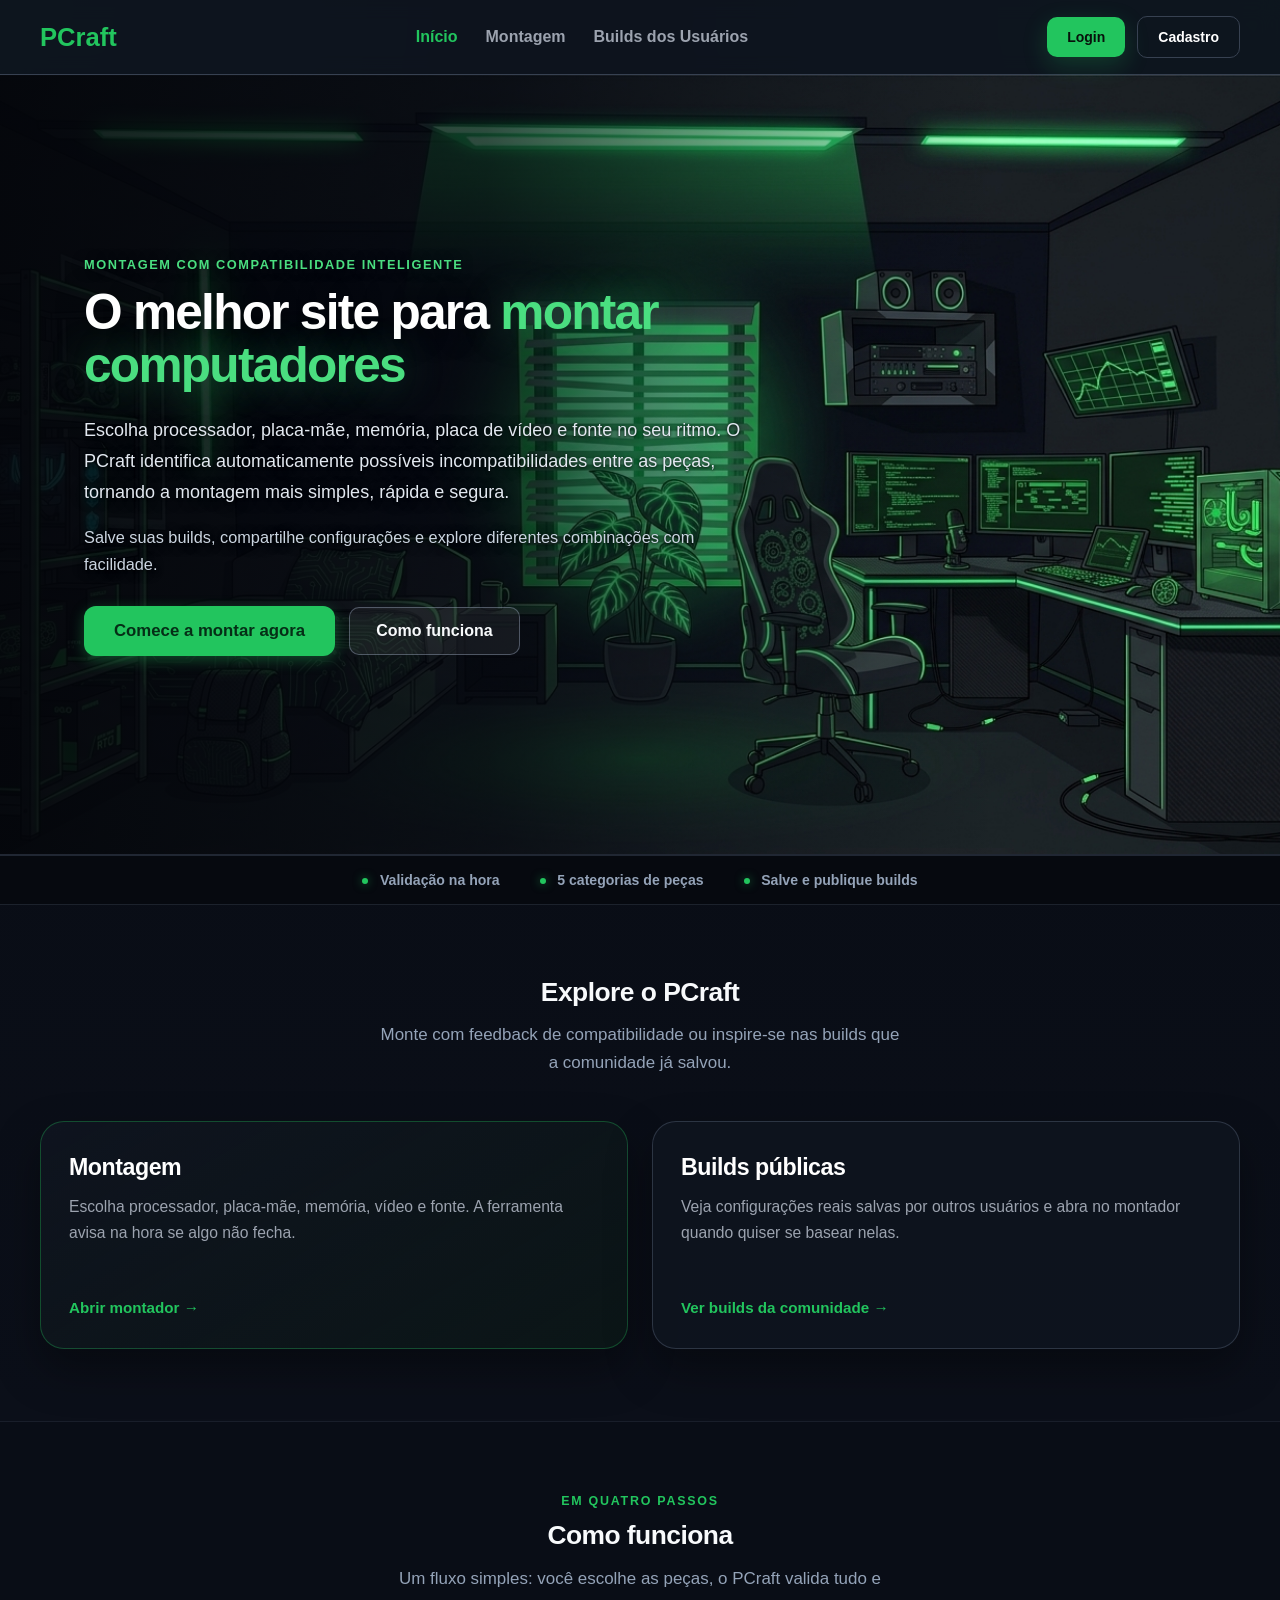
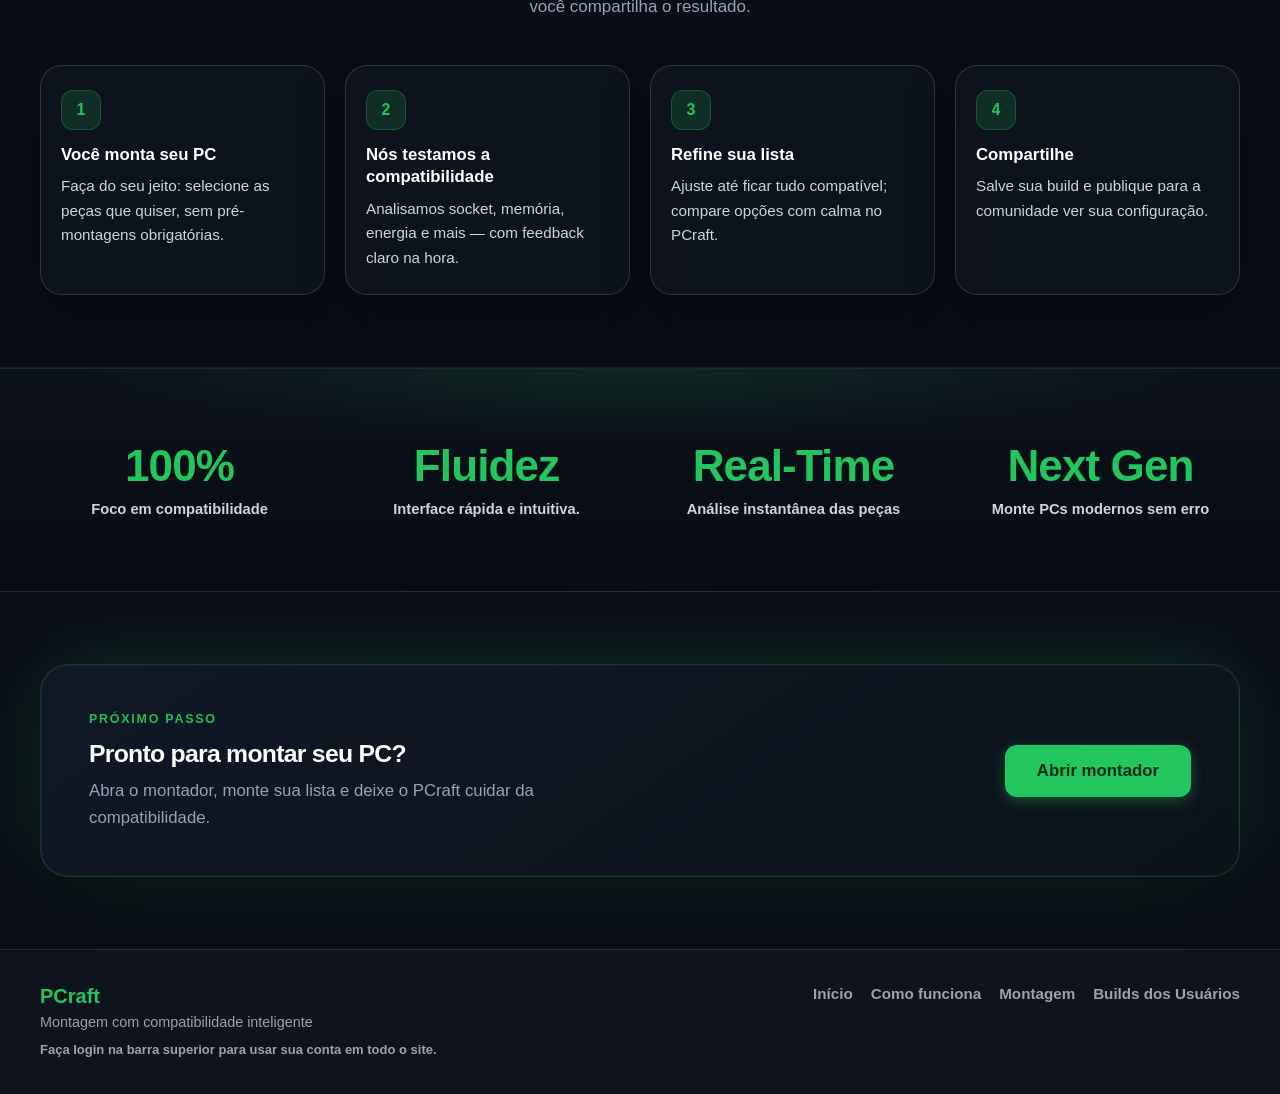
==== PCraft.Core/PCraft.Core/wwwroot/Home page/index.html @ 478a02a6 "Padroniza a nav bar para todas as paginas" ====
﻿<!DOCTYPE html>
<html lang="pt-BR">

<head>
    <meta charset="UTF-8">
    <meta name="viewport" content="width=device-width, initial-scale=1.0">
    <title>PCraft - Monte seu PC ideal</title>
    <link rel="stylesheet" href="style.css">
</head>

<body data-pcraft-page="home">

    <!-- NAVBAR (inalterada) -->
    <nav class="navbar">
        <div class="container nav-content">
            <a href="index.html" class="logo">PCraft</a>

            <ul class="nav-links">
                <li><a href="../Home page/index.html" class="active">Início</a></li>
                <li><a href="../Montagem/index.html">Montagem</a></li>
                <li><a href="../Builds/BuildsUsuarios.html">Builds dos Usuários</a></li>
                <li data-pcraft-user-only hidden><a href="../Builds/MinhasBuilds.html">Minhas Builds</a></li>
                <li data-pcraft-admin-only hidden><a href="../Adm/Adm.html">Painel Admin</a></li>
            </ul>

            <div class="nav-actions"></div>
        </div>
    </nav>

    <main class="home-main lp-page">
        <!-- Hero -->
        <section class="mp-hero" id="inicio">
            <div class="container mp-hero-grid">
                <div class="mp-hero-copy">
                    <p class="lp-eyebrow">Montagem com compatibilidade inteligente</p>
                    <h1 class="mp-hero-title">O melhor site para <span class="mp-hero-accent">montar computadores</span>
                    </h1>
                    <p class="mp-hero-lead">
                        Escolha processador, placa-mãe, memória, placa de vídeo e fonte no seu ritmo.
                        O PCraft identifica automaticamente possíveis incompatibilidades entre as peças,
                        tornando a montagem mais simples, rápida e segura.
                    </p>
                    <p class="mp-hero-sub">
                        Salve suas builds, compartilhe configurações e explore diferentes combinações com facilidade.
                    </p>
                    <div class="mp-hero-cta lp-hero-ctas">
                        <a href="../Montagem/index.html" class="mp-btn mp-btn--primary mp-btn--hero">Comece a montar
                            agora</a>
                        <a href="#vantagens" class="mp-btn mp-btn--ghost">Como funciona</a>
                    </div>
                </div>
            </div>
        </section>

        <div class="lp-trust-strip" aria-hidden="true">
            <div class="container lp-trust-inner">
                <span class="lp-trust-item">Validação na hora</span>
                <span class="lp-trust-item">5 categorias de peças</span>
                <span class="lp-trust-item">Salve e publique builds</span>
            </div>
        </div>

        <!-- Produto: montador + comunidade -->
        <section class="mp-section mp-actions lp-band lp-band--soft" id="explore">
            <div class="container">
                <header class="lp-section-head">

                    <h2 class="mp-section-title lp-section-title">Explore o PCraft</h2>
                    <p class="mp-section-desc lp-section-lead">Monte com feedback de compatibilidade ou inspire-se nas
                        builds que a comunidade já salvou.</p>
                </header>
                <div class="mp-action-grid">
                    <a href="../Montagem/index.html" class="mp-action-card mp-action-card--primary">
                        <h3>Montagem</h3>
                        <p>Escolha processador, placa-mãe, memória, vídeo e fonte. A ferramenta avisa na hora se algo
                            não fecha.</p>
                        <span class="mp-action-cta">Abrir montador →</span>
                    </a>
                    <a href="../Builds/BuildsUsuarios.html" class="mp-action-card">
                        <h3>Builds públicas</h3>
                        <p>Veja configurações reais salvas por outros usuários e abra no montador quando quiser se
                            basear nelas.</p>
                        <span class="mp-action-cta">Ver builds da comunidade →</span>
                    </a>
                </div>
            </div>
        </section>

        <!-- Jornada -->
        <section class="mp-section mp-steps lp-band" id="vantagens">
            <div class="container">
                <header class="lp-section-head">
                    <p class="lp-kicker">Em quatro passos</p>
                    <h2 class="mp-section-title lp-section-title">Como funciona</h2>
                    <p class="mp-section-desc lp-section-lead">Um fluxo simples: você escolhe as peças, o PCraft valida
                        tudo e você compartilha o resultado.</p>
                </header>
                <div class="mp-steps-grid">
                    <div class="mp-step">
                        <span class="mp-step-num">1</span>
                        <h3>Você monta seu PC</h3>
                        <p>Faça do seu jeito: selecione as peças que quiser, sem pré-montagens obrigatórias.</p>
                    </div>
                    <div class="mp-step">
                        <span class="mp-step-num">2</span>
                        <h3>Nós testamos a compatibilidade</h3>
                        <p>Analisamos socket, memória, energia e mais — com feedback claro na hora.</p>
                    </div>
                    <div class="mp-step">
                        <span class="mp-step-num">3</span>
                        <h3>Refine sua lista</h3>
                        <p>Ajuste até ficar tudo compatível; compare opções com calma no PCraft.</p>
                    </div>
                    <div class="mp-step">
                        <span class="mp-step-num">4</span>
                        <h3>Compartilhe</h3>
                        <p>Salve sua build e publique para a comunidade ver sua configuração.</p>
                    </div>
                </div>
            </div>
        </section>

        <!-- Números -->
        <section class="mp-stats lp-stats">
            <div class="container mp-stats-grid">
                <div class="mp-stat">
                    <span class="mp-stat-value">100%</span>
                    <span class="mp-stat-label">Foco em compatibilidade</span>
                </div>
                <div class="mp-stat">
                    <span class="mp-stat-value">Fluidez</span>
                    <span class="mp-stat-label">Interface rápida e intuitiva.</span>
                </div>
                <div class="mp-stat">
                    <span class="mp-stat-value">Real-Time</span>
                    <span class="mp-stat-label">Análise instantânea das peças</span>
                </div>

                <div class="mp-stat">
                    <span class="mp-stat-value">Next Gen</span>
                    <span class="mp-stat-label">Monte PCs modernos sem erro</span>
                </div>
            </div>
        </section>

        <!-- CTA final -->
        <section class="mp-section mp-bottom-cta lp-bottom">
            <div class="container">
                <div class="mp-bottom-cta-inner lp-final-cta">
                    <div class="lp-final-copy">
                        <p class="lp-kicker lp-kicker--on-dark">Próximo passo</p>
                        <h2 class="lp-final-title">Pronto para montar seu PC?</h2>
                        <p class="lp-final-desc">Abra o montador, monte sua lista e deixe o PCraft cuidar da
                            compatibilidade.</p>
                    </div>
                    <a href="../Montagem/index.html" class="mp-btn mp-btn--primary mp-btn--lg mp-btn--hero">Abrir
                        montador</a>
                </div>
            </div>
        </section>
    </main>

    <footer class="footer">
        <div class="container footer-content">
            <div>
                <h3>PCraft</h3>
                <p class="footer-tagline">Montagem com compatibilidade inteligente</p>
                <p class="footer-auth-status" aria-live="polite"></p>
            </div>

            <div class="footer-links">
                <a href="#inicio">Início</a>
                <a href="#vantagens">Como funciona</a>
                <a href="../Montagem/index.html">Montagem</a>
                <a href="../Builds/BuildsUsuarios.html">Builds dos Usuários</a>
                <a href="../Builds/MinhasBuilds.html" data-pcraft-user-only hidden>Minhas Builds</a>
            </div>
        </div>
    </footer>

    <script src="app.js"></script>
    <script src="../Autenticacao/auth.js"></script>
</body>

</html>
---- PCraft.Core/PCraft.Core/wwwroot/Home page/style.css ----
* {
    margin: 0;
    padding: 0;
    box-sizing: border-box;
    font-family: Arial, Helvetica, sans-serif;
}

:root {
    --bg-primary: #0B0F19;
    --bg-secondary: #0F141F;
    --bg-card: #111827;
    --bg-soft: #1F2937;
    --text-primary: #ffffff;
    --text-secondary: #9CA3AF;
    --accent: #22C55E;
    --accent-hover: #16A34A;
    --border: #374151;
    --shadow: 0 20px 45px rgba(0, 0, 0, 0.35);
}

html {
    scroll-behavior: smooth;
}

body {
    background:
        radial-gradient(circle at top right, rgba(34, 197, 94, 0.10), transparent 25%),
        radial-gradient(circle at top left, rgba(34, 197, 94, 0.08), transparent 20%),
        var(--bg-primary);
    color: var(--text-primary);
    min-height: 100vh;
}

.container {
    max-width: 1240px;
    margin: 0 auto;
    padding: 0 20px;
}

/* NAVBAR */
.navbar {
    position: sticky;
    top: 0;
    z-index: 1000;
    background: rgba(15, 20, 31, 0.85);
    backdrop-filter: blur(10px);
    border-bottom: 1px solid rgba(55, 65, 81, 0.7);
    padding: 16px 0;
}

.nav-content {
    display: flex;
    justify-content: space-between;
    align-items: center;
    gap: 20px;
}

.logo {
    text-decoration: none;
    font-size: 1.6rem;
    font-weight: 800;
    color: var(--accent);
}

.nav-links {
    list-style: none;
    display: flex;
    gap: 28px;
}

.nav-links a {
    color: var(--text-secondary);
    text-decoration: none;
    font-weight: 600;
    transition: 0.25s;
}

.nav-links a:hover:not(.active) {
    color: var(--text-primary);
}

.nav-links a.active {
    color: var(--accent);
}

.nav-actions {
    display: flex;
    gap: 12px;
}

.navbar .container,
.navbar .nav-content {
    max-width: 1240px;
    margin: 0 auto;
    padding: 0 20px;
}

.navbar .nav-links {
    flex: 1;
    justify-content: center;
    margin: 0;
    padding: 0;
}

.navbar .nav-links a {
    color: var(--text-secondary);
    text-decoration: none;
    font-weight: 600;
    transition: color 0.25s ease;
}

.navbar .nav-links a:hover:not(.active) {
    color: var(--text-primary);
}

.navbar .nav-links a.active {
    color: var(--accent);
}

.navbar .logo {
    text-decoration: none;
    font-size: 1.6rem;
    font-weight: 800;
    color: var(--accent);
}

.navbar .btn-login {
    padding: 12px 20px;
    background: var(--accent);
    color: #07120b;
    text-decoration: none;
    border-radius: 10px;
    font-weight: 700;
    font-size: 14px;
    transition: 0.25s ease;
    box-shadow: 0 8px 25px rgba(34, 197, 94, 0.22);
}

.navbar .btn-login:hover {
    background: var(--accent-hover);
    transform: translateY(-2px);
}

.navbar .btn-cadastro {
    padding: 12px 20px;
    background: transparent;
    color: var(--text-primary);
    text-decoration: none;
    border: 1px solid var(--border);
    border-radius: 10px;
    font-weight: 700;
    font-size: 14px;
    transition: 0.25s ease;
}

.navbar .btn-cadastro:hover {
    border-color: var(--accent);
    color: var(--accent);
}

/* Navbar — bloco sessão [ nome ] [ Sair ] (igual em todas as páginas) */
.navbar .nav-actions {
    display: flex;
    align-items: center;
    justify-content: flex-end;
    gap: 12px;
    flex-wrap: wrap;
    min-height: 42px;
}

.nav-auth {
    display: inline-flex;
    align-items: center;
    justify-content: flex-end;
    gap: 10px;
    flex-wrap: nowrap;
    max-width: min(380px, 100%);
}

.auth-user-name {
    flex: 0 1 auto;
    min-width: 0;
    display: inline-flex;
    align-items: center;
    justify-content: center;
    box-sizing: border-box;
    height: 42px;
    padding: 0 16px;
    font-size: 14px;
    font-weight: 700;
    line-height: 1.2;
    color: var(--text-primary);
    background: rgba(31, 41, 55, 0.75);
    border: 1px solid rgba(55, 65, 81, 0.9);
    border-radius: 10px;
    overflow: hidden;
    text-overflow: ellipsis;
    white-space: nowrap;
    max-width: min(240px, 56vw);
}

.navbar button.btn-logout {
    flex-shrink: 0;
    box-sizing: border-box;
    height: 42px;
    min-height: 42px;
    padding: 0 18px;
    margin: 0;
    display: inline-flex;
    align-items: center;
    justify-content: center;
    background: transparent;
    color: var(--text-secondary);
    border: 1px solid var(--border);
    border-style: solid;
    border-radius: 10px;
    font-weight: 700;
    font-size: 14px;
    font-family: inherit;
    line-height: 1.2;
    cursor: pointer;
    align-self: center;
    box-shadow: none;
    -webkit-appearance: none;
    appearance: none;
    transition: border-color 0.25s ease, color 0.25s ease;
}

.navbar button.btn-logout:hover {
    border-color: #ef4444;
    color: #f87171;
    background: transparent;
    transform: none;
    box-shadow: none;
}

.btn-login,
.btn-cadastro,
.btn-primary,
.btn-secondary,
.mini-btn {
    text-decoration: none;
    display: inline-flex;
    align-items: center;
    justify-content: center;
    transition: 0.25s ease;
    font-weight: 700;
    border-radius: 10px;
}

.btn-login,
.btn-primary {
    background: var(--accent);
    color: #07120b;
    padding: 12px 20px;
    box-shadow: 0 8px 25px rgba(34, 197, 94, 0.22);
}

.btn-login:hover,
.btn-primary:hover {
    background: var(--accent-hover);
    transform: translateY(-2px);
}

.btn-cadastro,
.btn-secondary,
.mini-btn {
    background: transparent;
    color: var(--text-primary);
    border: 1px solid var(--border);
    padding: 12px 20px;
}

.btn-cadastro:hover,
.btn-secondary:hover,
.mini-btn:hover {
    border-color: var(--accent);
    color: var(--accent);
}

/* ========== HOME — tema escuro alinhado a Montagem / Builds ========== */
.home-main {
    background: transparent;
}

/* —— Landing page (home) —— */
.lp-page {
    font-family: system-ui, -apple-system, "Segoe UI", Roboto, Arial, sans-serif;
}

.lp-eyebrow {
    font-size: 0.8rem;
    font-weight: 700;
    letter-spacing: 0.12em;
    text-transform: uppercase;
    color: #4ade80;
    margin-bottom: 14px;
    text-shadow: 0 1px 12px rgba(0, 0, 0, 0.5);
}

.lp-hero-ctas {
    display: flex;
    flex-wrap: wrap;
    align-items: center;
    gap: 14px;
}

.mp-btn--hero {
    padding: 16px 32px;
    font-size: 1.08rem;
    border-radius: 14px;
}

.mp-btn--ghost {
    background: rgba(255, 255, 255, 0.06);
    color: #f8fafc;
    border: 1px solid rgba(148, 163, 184, 0.45);
    padding: 14px 26px;
    font-size: 1.02rem;
    border-radius: 14px;
    box-shadow: none;
}

.mp-btn--ghost:hover {
    background: rgba(255, 255, 255, 0.1);
    border-color: var(--accent);
    color: #fff;
    transform: translateY(-2px);
    box-shadow: 0 8px 24px rgba(0, 0, 0, 0.25);
}

.lp-trust-strip {
    border-top: 1px solid rgba(55, 65, 81, 0.55);
    border-bottom: 1px solid rgba(55, 65, 81, 0.45);
    background: rgba(6, 9, 15, 0.92);
    padding: 16px 0;
}

.lp-trust-inner {
    display: flex;
    flex-wrap: wrap;
    justify-content: center;
    gap: 28px 40px;
}

.lp-trust-item {
    font-size: 0.88rem;
    font-weight: 600;
    color: #94a3b8;
    position: relative;
    padding-left: 1.1rem;
}

.lp-trust-item::before {
    content: "";
    position: absolute;
    left: 0;
    top: 0.45em;
    width: 6px;
    height: 6px;
    border-radius: 50%;
    background: var(--accent);
    box-shadow: 0 0 10px rgba(34, 197, 94, 0.6);
}

.lp-page .mp-section {
    padding: 72px 0;
}

.lp-band--soft {
    background: linear-gradient(180deg, rgba(8, 12, 20, 0.55) 0%, transparent 100%);
}

.lp-band:not(.lp-band--soft) {
    background: rgba(8, 11, 18, 0.35);
    border-top: 1px solid rgba(55, 65, 81, 0.35);
    border-bottom: 1px solid rgba(55, 65, 81, 0.35);
}

.lp-section-head {
    text-align: center;
    max-width: 640px;
    margin: 0 auto 44px;
}

.lp-kicker {
    font-size: 0.78rem;
    font-weight: 800;
    letter-spacing: 0.14em;
    text-transform: uppercase;
    color: var(--accent);
    margin-bottom: 12px;
}

.lp-kicker--on-dark {
    opacity: 0.95;
}

.lp-section-title {
    font-size: clamp(1.85rem, 3.5vw, 2.45rem);
    font-weight: 800;
    color: #f8fafc !important;
    margin-bottom: 14px !important;
    letter-spacing: -0.03em;
    line-height: 1.15;
}

.lp-section-head .mp-section-desc,
.lp-section-lead {
    margin-left: auto;
    margin-right: auto;
    margin-bottom: 0 !important;
    max-width: 520px;
    font-size: 1.06rem;
    color: #94a3b8;
    line-height: 1.65;
}

.lp-bottom {
    padding-bottom: 88px;
}

.lp-final-copy {
    flex: 1;
    min-width: min(100%, 420px);
}

.lp-final-title {
    font-size: clamp(1.65rem, 3.2vw, 2.2rem);
    font-weight: 800;
    color: var(--text-primary);
    margin-bottom: 10px;
    letter-spacing: -0.03em;
    line-height: 1.15;
}

.lp-page .mp-action-card {
    padding: 32px 28px;
    min-height: 228px;
    border-radius: 24px;
}

.lp-page .mp-action-card h3 {
    font-size: 1.45rem;
}

.mp-hero {
    position: relative;
    padding: 80px 0 96px;
    min-height: min(90vh, 780px);
    display: flex;
    align-items: center;
    border-bottom: 1px solid rgba(55, 65, 81, 0.55);
    background-color: #070a10;
    background-image:
        linear-gradient(
            90deg,
            rgba(3, 5, 10, 0.92) 0%,
            rgba(4, 7, 14, 0.72) 38%,
            rgba(6, 10, 18, 0.35) 58%,
            transparent 78%
        ),
        url("img/Gemini_Generated_Image_64r10z64r10z64r1.png");
    background-size: cover;
    background-position: center;
    background-repeat: no-repeat;
}

.mp-hero-grid {
    display: grid;
    grid-template-columns: 1fr;
    align-items: center;
    max-width: min(720px, 100%);
}

/* Conteúdo do hero um pouco à esquerda (evita sensação de “no meio” da imagem) */
.mp-hero > .container.mp-hero-grid {
    margin-left: clamp(16px, 5vw, 80px);
    margin-right: auto;
}

.mp-hero-copy {
    min-width: 0;
}

.mp-hero-title {
    font-size: clamp(2rem, 4.5vw, 3.1rem);
    font-weight: 800;
    line-height: 1.08;
    color: #ffffff;
    max-width: none;
    margin-bottom: 22px;
    letter-spacing: -0.035em;
    text-shadow: 0 2px 28px rgba(0, 0, 0, 0.55);
}

.mp-hero-accent {
    color: #4ade80;
    text-shadow: 0 0 40px rgba(74, 222, 128, 0.35);
}

.mp-hero-lead {
    font-size: 1.125rem;
    line-height: 1.72;
    color: #e2e8f0;
    max-width: none;
    margin-bottom: 16px;
    text-shadow: 0 1px 3px rgba(0, 0, 0, 0.85), 0 2px 16px rgba(0, 0, 0, 0.45);
}

.mp-hero-lead strong {
    color: #ffffff;
    font-weight: 700;
}

.mp-hero-sub {
    font-size: 1.02rem;
    line-height: 1.68;
    color: #cbd5e1;
    max-width: none;
    margin-bottom: 28px;
    opacity: 1;
    text-shadow: 0 1px 3px rgba(0, 0, 0, 0.85), 0 2px 14px rgba(0, 0, 0, 0.4);
}

.mp-hero-cta {
    margin-top: 8px;
}

.mp-btn {
    display: inline-flex;
    align-items: center;
    justify-content: center;
    font-weight: 700;
    font-size: 1rem;
    text-decoration: none;
    border-radius: 10px;
    transition: background 0.2s ease, transform 0.2s ease, box-shadow 0.2s ease;
}

.mp-btn--primary {
    background: var(--accent);
    color: #052e16;
    padding: 15px 30px;
    font-size: 1.05rem;
    border-radius: 12px;
    box-shadow: 0 4px 14px rgba(34, 197, 94, 0.35);
}

.mp-btn--primary:hover {
    background: var(--accent-hover);
    transform: translateY(-2px);
    box-shadow: 0 8px 24px rgba(34, 197, 94, 0.4);
}

.mp-btn--lg {
    padding: 16px 32px;
    font-size: 1.05rem;
}

.mp-section {
    padding: 48px 0;
}

.mp-section-title {
    font-size: 1.65rem;
    font-weight: 800;
    color: var(--accent);
    margin-bottom: 10px;
    letter-spacing: -0.02em;
}

.mp-section-desc {
    color: var(--text-secondary);
    font-size: 1rem;
    line-height: 1.65;
    max-width: 720px;
    margin-bottom: 28px;
}

/* Atalhos: montagem + builds públicas */
.mp-action-grid {
    display: grid;
    grid-template-columns: repeat(2, 1fr);
    gap: 24px;
    margin-top: 4px;
}

.mp-action-card {
    display: flex;
    flex-direction: column;
    align-items: flex-start;
    text-align: left;
    text-decoration: none;
    color: inherit;
    background: rgba(15, 20, 31, 0.92);
    border: 1px solid rgba(55, 65, 81, 0.75);
    border-radius: 22px;
    padding: 28px 26px;
    box-shadow: var(--shadow);
    transition: border-color 0.25s ease, transform 0.25s ease, box-shadow 0.25s ease;
    min-height: 200px;
}

.mp-action-card:hover {
    border-color: rgba(34, 197, 94, 0.35);
    transform: translateY(-4px);
    box-shadow: 0 20px 50px rgba(0, 0, 0, 0.35);
}

.mp-action-card--primary {
    border-color: rgba(34, 197, 94, 0.32);
    background: linear-gradient(150deg, rgba(15, 20, 31, 0.96) 0%, rgba(12, 28, 22, 0.55) 100%);
}

.mp-action-card h3 {
    font-size: 1.35rem;
    font-weight: 800;
    color: var(--text-primary);
    margin-bottom: 12px;
    line-height: 1.2;
    letter-spacing: -0.02em;
}

.mp-action-card p {
    font-size: 0.98rem;
    color: var(--text-secondary);
    line-height: 1.65;
    margin: 0;
    flex: 1;
}

.mp-action-cta {
    margin-top: 22px;
    font-weight: 700;
    font-size: 0.95rem;
    color: var(--accent);
}

.mp-action-card:hover .mp-action-cta {
    text-decoration: underline;
}

/* Passos */
.mp-steps {
    background: transparent;
}

.mp-steps-grid {
    display: grid;
    grid-template-columns: repeat(4, 1fr);
    gap: 20px;
    margin-top: 8px;
}

.mp-step {
    background: rgba(15, 20, 31, 0.92);
    border: 1px solid rgba(55, 65, 81, 0.75);
    border-radius: 22px;
    padding: 24px 20px;
    box-shadow: var(--shadow);
    transition: border-color 0.25s ease, transform 0.25s ease;
}

.mp-step:hover {
    border-color: rgba(34, 197, 94, 0.3);
    transform: translateY(-4px);
}

.mp-step-num {
    display: inline-flex;
    align-items: center;
    justify-content: center;
    width: 40px;
    height: 40px;
    border-radius: 12px;
    background: rgba(34, 197, 94, 0.15);
    color: var(--accent);
    border: 1px solid rgba(34, 197, 94, 0.28);
    font-weight: 800;
    font-size: 1rem;
    margin-bottom: 14px;
}

.mp-step h3 {
    font-size: 1.05rem;
    font-weight: 700;
    color: var(--text-primary);
    margin-bottom: 8px;
    line-height: 1.35;
}

.mp-step p {
    font-size: 0.95rem;
    color: #cbd5e1;
    line-height: 1.6;
    margin: 0;
}

/* Stats */
.mp-stats {
    background: linear-gradient(180deg, rgba(17, 24, 39, 0.95) 0%, rgba(11, 15, 25, 0.98) 100%);
    border-top: 1px solid rgba(55, 65, 81, 0.6);
    border-bottom: 1px solid rgba(55, 65, 81, 0.6);
    padding: 48px 0;
}

.mp-stats.lp-stats {
    position: relative;
    padding: 72px 0;
    overflow: hidden;
    background:
        radial-gradient(ellipse 80% 60% at 50% 0%, rgba(34, 197, 94, 0.12), transparent 55%),
        linear-gradient(180deg, rgba(12, 18, 28, 0.98) 0%, rgba(8, 11, 18, 1) 100%);
    border-top: 1px solid rgba(55, 65, 81, 0.5);
    border-bottom: 1px solid rgba(55, 65, 81, 0.5);
}

.mp-stats.lp-stats .mp-stat-value {
    font-size: clamp(2rem, 4.5vw, 2.75rem);
}

.mp-stats-grid {
    display: grid;
    grid-template-columns: repeat(4, 1fr);
    gap: 28px;
    text-align: center;
}

.mp-stat-value {
    display: block;
    font-size: clamp(1.75rem, 4vw, 2.35rem);
    font-weight: 800;
    color: var(--accent);
    margin-bottom: 8px;
    letter-spacing: -0.02em;
}

.mp-stat-label {
    font-size: 0.92rem;
    color: #d1d5db;
    font-weight: 600;
    line-height: 1.4;
}

/* CTA inferior */
.mp-bottom-cta {
    padding: 44px 0 60px;
    background: transparent;
}

.mp-bottom-cta-inner {
    background: linear-gradient(135deg, rgba(17, 24, 39, 0.95), rgba(15, 20, 31, 0.98));
    border: 1px solid rgba(55, 65, 81, 0.85);
    border-radius: 24px;
    padding: 36px 40px;
    display: flex;
    align-items: center;
    justify-content: space-between;
    gap: 24px;
    flex-wrap: wrap;
    box-shadow: var(--shadow);
}

.mp-bottom-cta-inner h2 {
    font-size: 1.55rem;
    font-weight: 800;
    color: var(--text-primary);
    margin-bottom: 8px;
}

.mp-bottom-cta-inner p {
    color: #cbd5e1;
    font-size: 1rem;
    margin: 0;
    max-width: 520px;
    line-height: 1.65;
}

.mp-bottom-cta-inner.lp-final-cta {
    padding: 44px 48px;
    border-radius: 28px;
    background: linear-gradient(145deg, rgba(17, 24, 39, 0.98) 0%, rgba(12, 20, 26, 0.95) 100%);
    border: 1px solid rgba(34, 197, 94, 0.22);
    box-shadow:
        var(--shadow),
        0 0 0 1px rgba(255, 255, 255, 0.04) inset,
        0 0 80px -20px rgba(34, 197, 94, 0.35);
}

.mp-bottom-cta-inner .lp-kicker {
    margin-bottom: 10px;
    color: var(--accent);
    font-size: 0.78rem;
    font-weight: 800;
    letter-spacing: 0.14em;
    text-transform: uppercase;
}

.mp-bottom-cta-inner .lp-final-desc {
    color: #94a3b8;
    font-size: 1.05rem;
    max-width: 480px;
    line-height: 1.65;
}

/* Rodapé (igual restante do site) */
.footer {
    border-top: 1px solid rgba(55, 65, 81, 0.6);
    padding: 35px 0;
    background: rgba(15, 20, 31, 0.75);
}

.footer h3 {
    color: var(--accent);
    margin-bottom: 6px;
    font-size: 1.25rem;
}

.footer .footer-content {
    display: flex;
    justify-content: space-between;
    align-items: flex-start;
    gap: 24px;
    flex-wrap: wrap;
}

.footer p,
.footer a {
    text-decoration: none;
}

.footer-tagline {
    font-size: 0.9rem;
    color: var(--text-secondary);
    margin-bottom: 6px;
}

.footer-auth-status {
    font-size: 13px;
    font-weight: 600;
    color: var(--text-secondary);
    margin-top: 10px;
    line-height: 1.5;
}

.footer .footer-links {
    display: flex;
    gap: 18px;
    flex-wrap: wrap;
    align-items: center;
}

.footer .footer-links a {
    color: var(--text-secondary);
    font-weight: 600;
    font-size: 0.95rem;
}

.footer .footer-links a:hover {
    color: var(--accent);
}

/* RESPONSIVO — home + navbar */
@media (max-width: 1100px) {
    .mp-steps-grid {
        grid-template-columns: repeat(2, 1fr);
    }

    .mp-stats-grid {
        grid-template-columns: repeat(2, 1fr);
    }
}

@media (max-width: 900px) {
    .nav-links {
        display: none;
    }

    .nav-content {
        flex-wrap: wrap;
        justify-content: space-between;
    }

    .mp-bottom-cta-inner {
        flex-direction: column;
        text-align: center;
        align-items: stretch;
    }

    .mp-bottom-cta-inner .mp-btn {
        width: 100%;
    }

    .nav-actions {
        width: 100%;
    }

    .nav-actions a {
        flex: 1;
    }
}

@media (max-width: 768px) {
    .mp-hero {
        min-height: min(85vh, 640px);
        padding: 40px 0 56px;
        background-image:
            linear-gradient(
                180deg,
                rgba(5, 8, 14, 0.94) 0%,
                rgba(5, 8, 14, 0.88) 40%,
                rgba(8, 12, 20, 0.65) 100%
            ),
            url("img/Gemini_Generated_Image_64r10z64r10z64r1.png");
        background-position: center top;
    }

    .lp-page .mp-section {
        padding: 56px 0;
    }

    .lp-trust-inner {
        flex-direction: column;
        align-items: center;
        gap: 12px;
    }

    .mp-action-grid,
    .mp-steps-grid,
    .mp-stats-grid {
        grid-template-columns: 1fr;
    }

    .nav-auth {
        justify-content: center;
        width: 100%;
        max-width: none;
        flex-wrap: wrap;
        gap: 10px;
    }

    .auth-user-name {
        max-width: min(260px, 72vw);
    }

    .navbar .nav-actions {
        justify-content: center;
    }

    .navbar .nav-content {
        flex-wrap: wrap;
        justify-content: center;
        text-align: center;
    }
}

@media (max-width: 600px) {
    .mp-hero {
        padding-top: 32px;
    }

    .mp-section {
        padding: 36px 0;
    }

    .btn-login,
    .btn-cadastro,
    .btn-primary,
    .btn-secondary {
        width: 100%;
    }

    .navbar .btn-login,
    .navbar .btn-cadastro {
        flex: 1 1 auto;
        text-align: center;
        justify-content: center;
    }

    .mp-btn--primary {
        width: 100%;
    }

    .lp-hero-ctas {
        flex-direction: column;
        align-items: stretch;
    }

    .lp-hero-ctas .mp-btn--ghost {
        width: 100%;
    }

    .mp-bottom-cta-inner.lp-final-cta {
        padding: 32px 22px;
    }
}
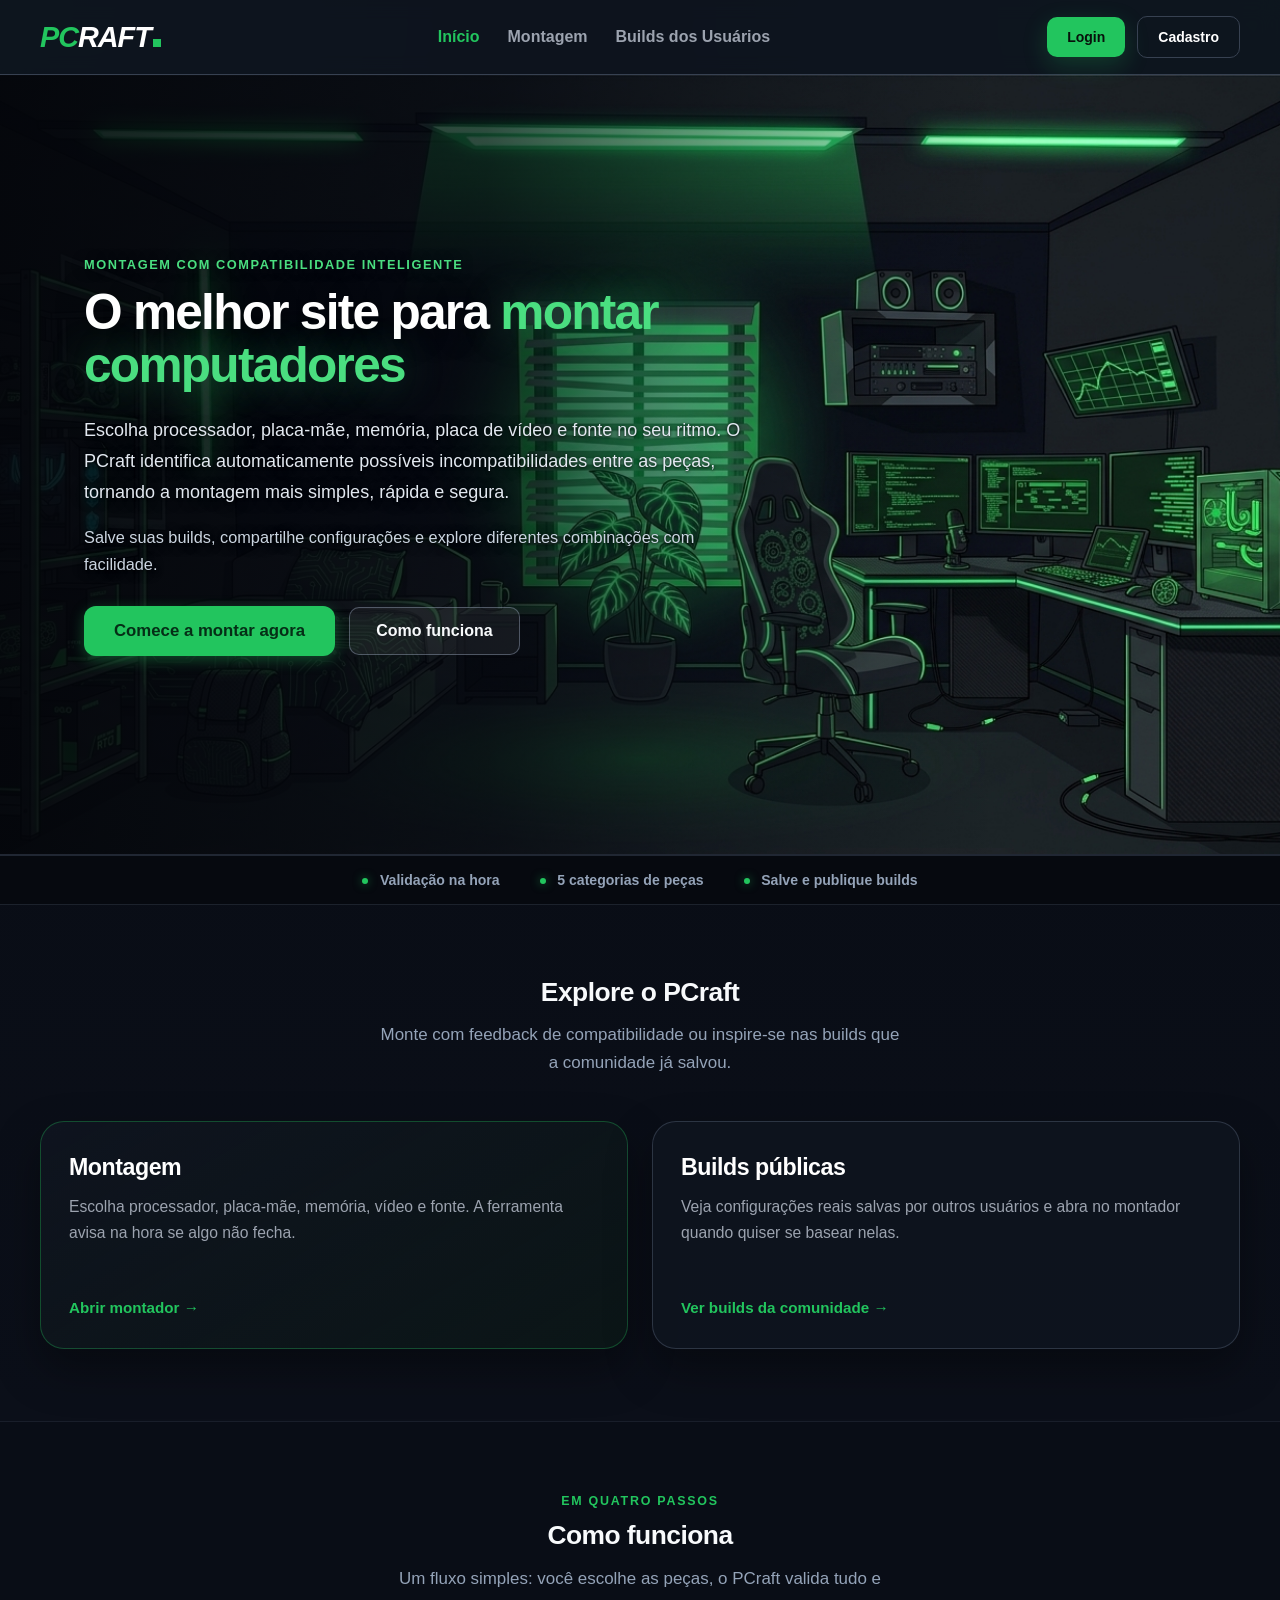
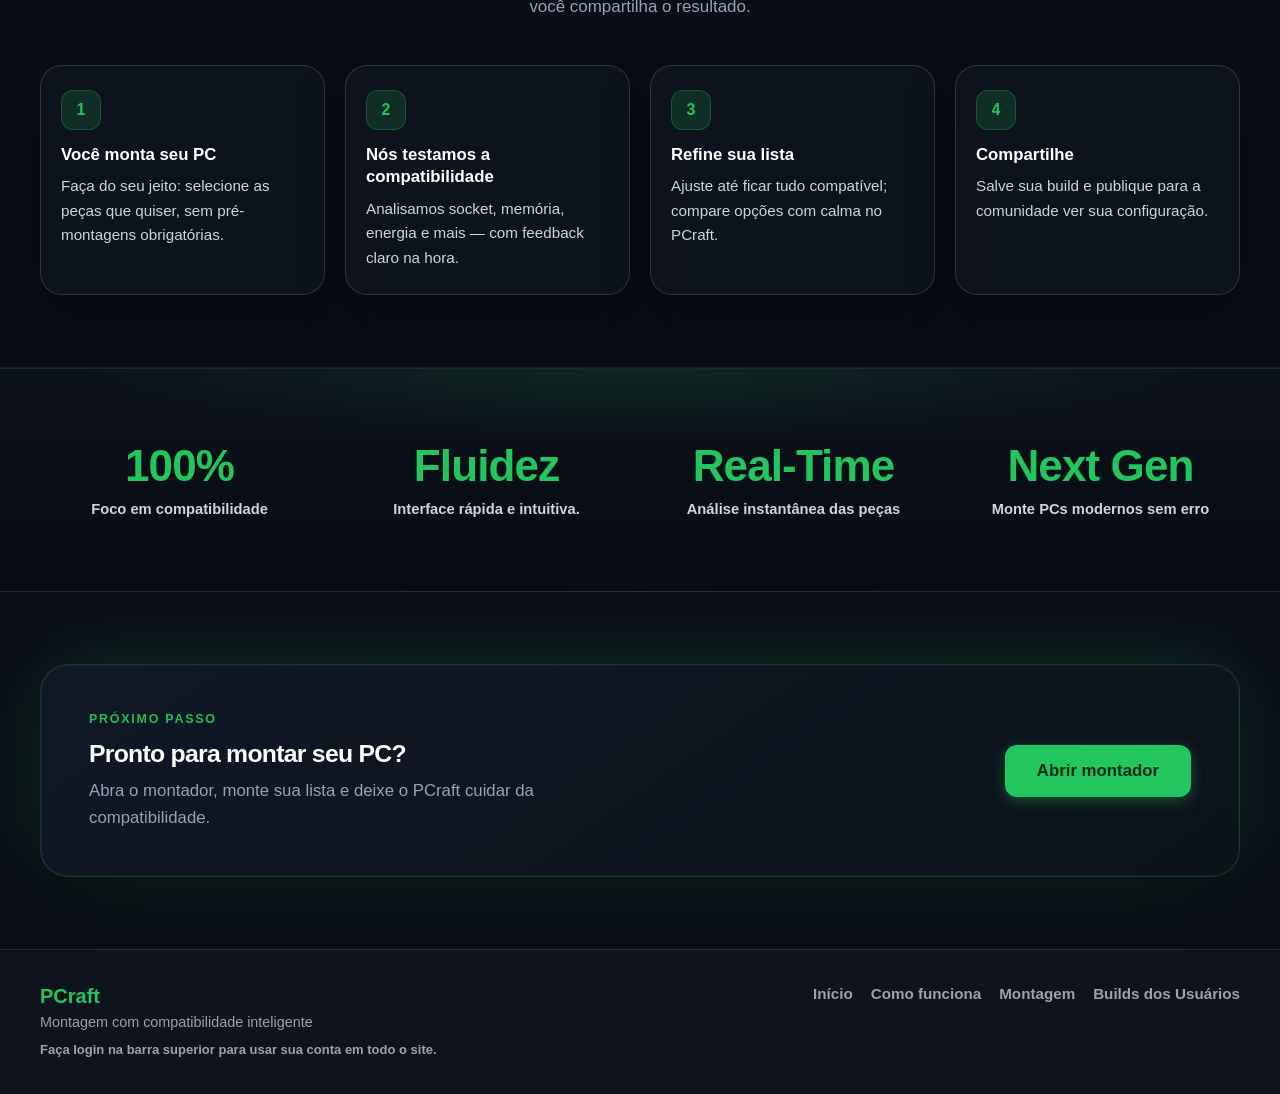
==== commit 22638263: "Adiciona logo temporária tanto na nav bar quanto ao lado do title" ====
--- a/PCraft.Core/PCraft.Core/wwwroot/Home page/index.html
+++ b/PCraft.Core/PCraft.Core/wwwroot/Home page/index.html
@@ -6,6 +6,7 @@
     <meta name="viewport" content="width=device-width, initial-scale=1.0">
     <title>PCraft - Monte seu PC ideal</title>
     <link rel="stylesheet" href="style.css">
+    <link rel="icon" href="../assets/logo.png" type="image/png">
 </head>
 
 <body data-pcraft-page="home">
@@ -13,7 +14,7 @@
     <!-- NAVBAR (inalterada) -->
     <nav class="navbar">
         <div class="container nav-content">
-            <a href="index.html" class="logo">PCraft</a>
+            <a href="index.html" class="logo"><span class="logo-c">PC</span>RAFT<span class="logo-dot"></span></a>
 
             <ul class="nav-links">
                 <li><a href="../Home page/index.html" class="active">Início</a></li>
--- a/PCraft.Core/PCraft.Core/wwwroot/Home page/style.css
+++ b/PCraft.Core/PCraft.Core/wwwroot/Home page/style.css
@@ -1,4 +1,4 @@
-* {
+﻿* {
     margin: 0;
     padding: 0;
     box-sizing: border-box;
@@ -994,4 +994,25 @@
     .mp-bottom-cta-inner.lp-final-cta {
         padding: 32px 22px;
     }
+}
+.navbar .logo {
+  font-style: italic;
+  font-weight: 900;
+  font-size: 1.8rem;
+  letter-spacing: -1px;
+  color: #ffffff;
+  display: flex;
+  align-items: baseline;
+  text-decoration: none;
+}
+
+.logo-dot {
+  display: inline-block;
+  width: 8px;
+  height: 8px;
+  background-color: #22c55e;
+  margin-left: 2px;
+}
+.logo-c {
+  color: #22c55e;
 }
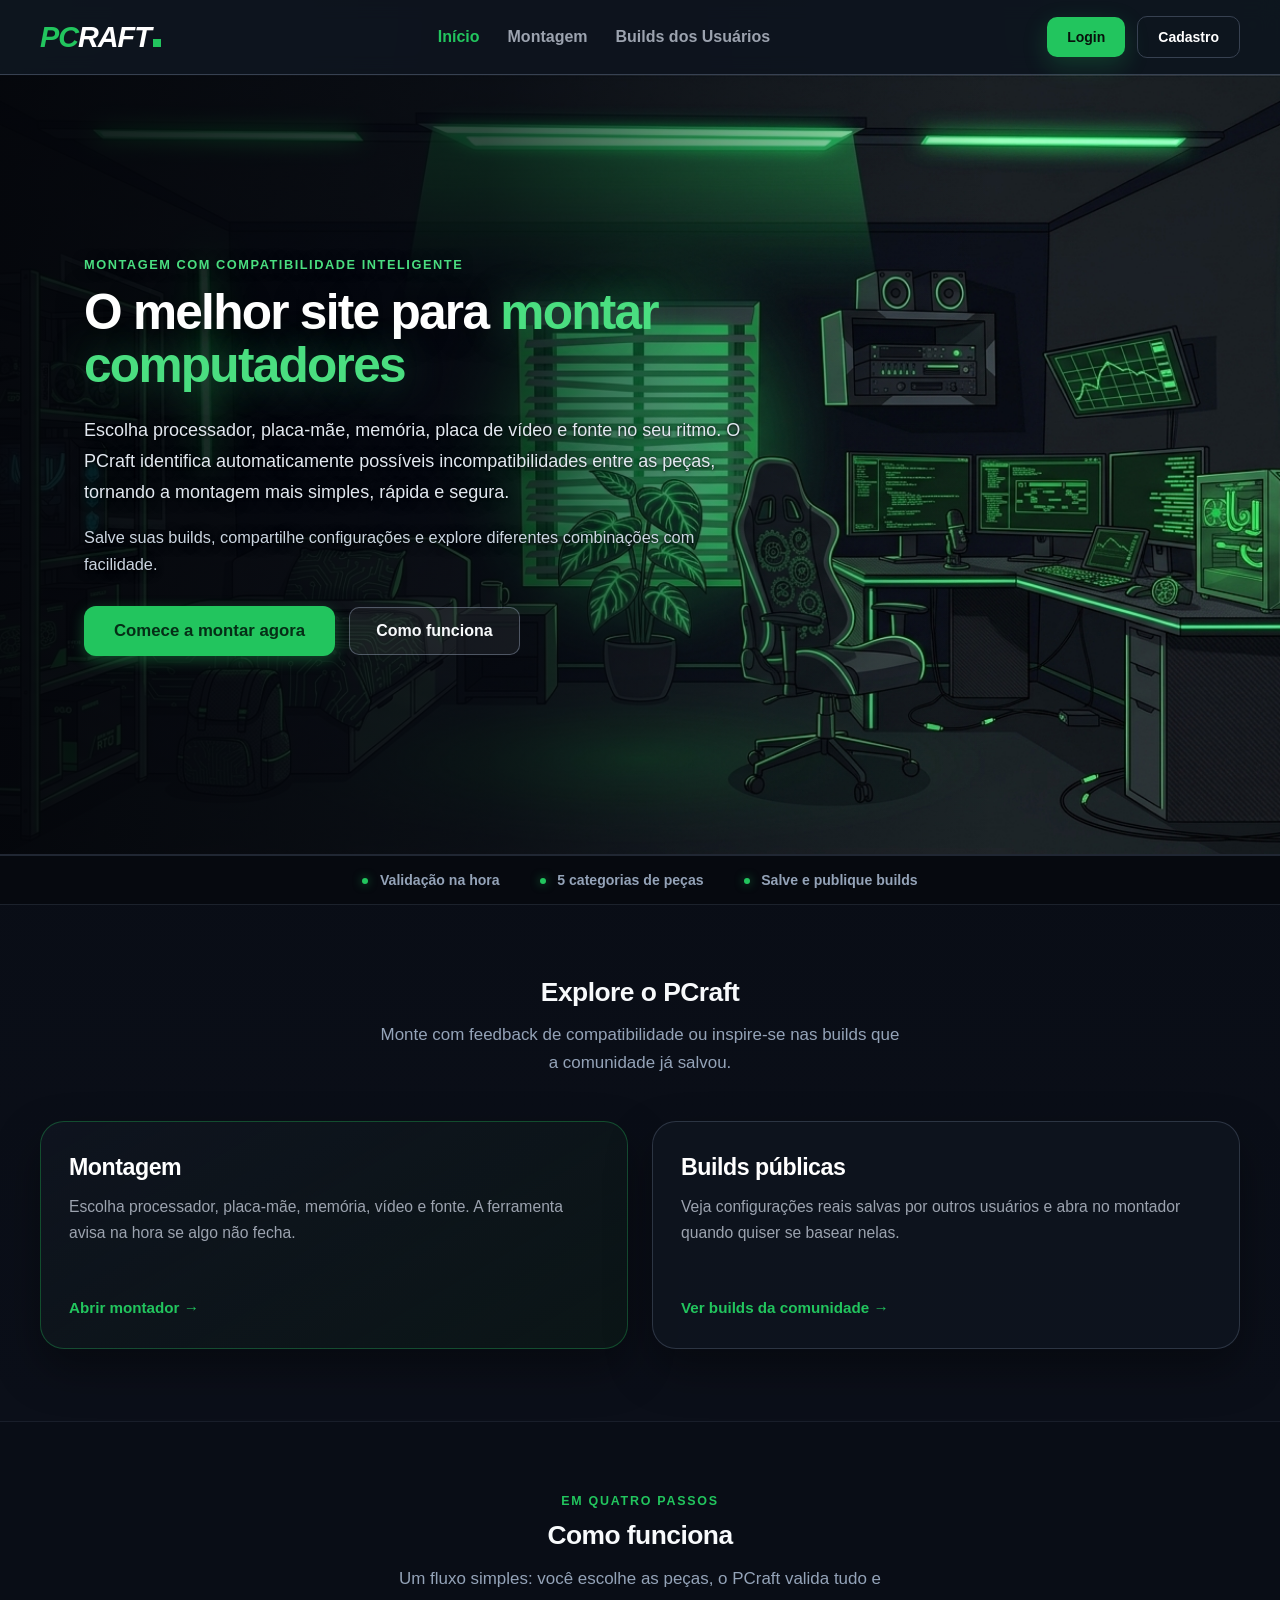
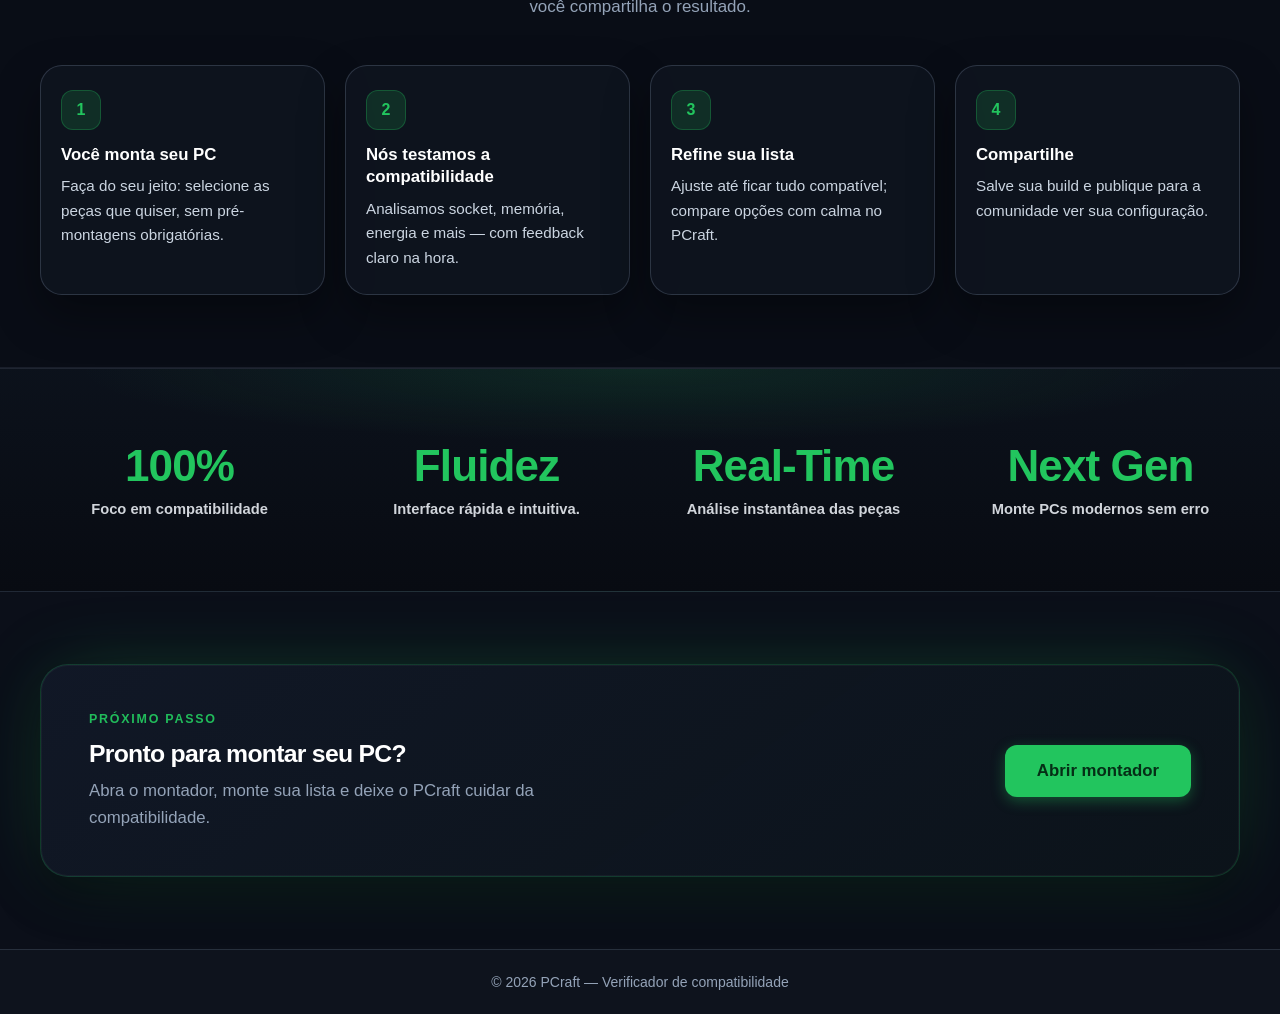
==== commit 7a4c35cc: "Padroniza o footer de todas as páginas" ====
--- a/PCraft.Core/PCraft.Core/wwwroot/Home page/index.html
+++ b/PCraft.Core/PCraft.Core/wwwroot/Home page/index.html
@@ -162,20 +162,8 @@
     </main>
 
     <footer class="footer">
-        <div class="container footer-content">
-            <div>
-                <h3>PCraft</h3>
-                <p class="footer-tagline">Montagem com compatibilidade inteligente</p>
-                <p class="footer-auth-status" aria-live="polite"></p>
-            </div>
-
-            <div class="footer-links">
-                <a href="#inicio">Início</a>
-                <a href="#vantagens">Como funciona</a>
-                <a href="../Montagem/index.html">Montagem</a>
-                <a href="../Builds/BuildsUsuarios.html">Builds dos Usuários</a>
-                <a href="../Builds/MinhasBuilds.html" data-pcraft-user-only hidden>Minhas Builds</a>
-            </div>
+        <div class="container">
+            <p>&copy; 2026 PCraft — Verificador de compatibilidade</p>
         </div>
     </footer>
 
--- a/PCraft.Core/PCraft.Core/wwwroot/Home page/style.css
+++ b/PCraft.Core/PCraft.Core/wwwroot/Home page/style.css
@@ -1015,4 +1015,14 @@
 }
 .logo-c {
   color: #22c55e;
+}
+.footer {
+    text-align: center;
+    padding: 24px;
+    color: #94a3b8;
+    font-size: 14px;
+    margin-top: auto;
+}
+.footer p {
+    margin: 0;
 }
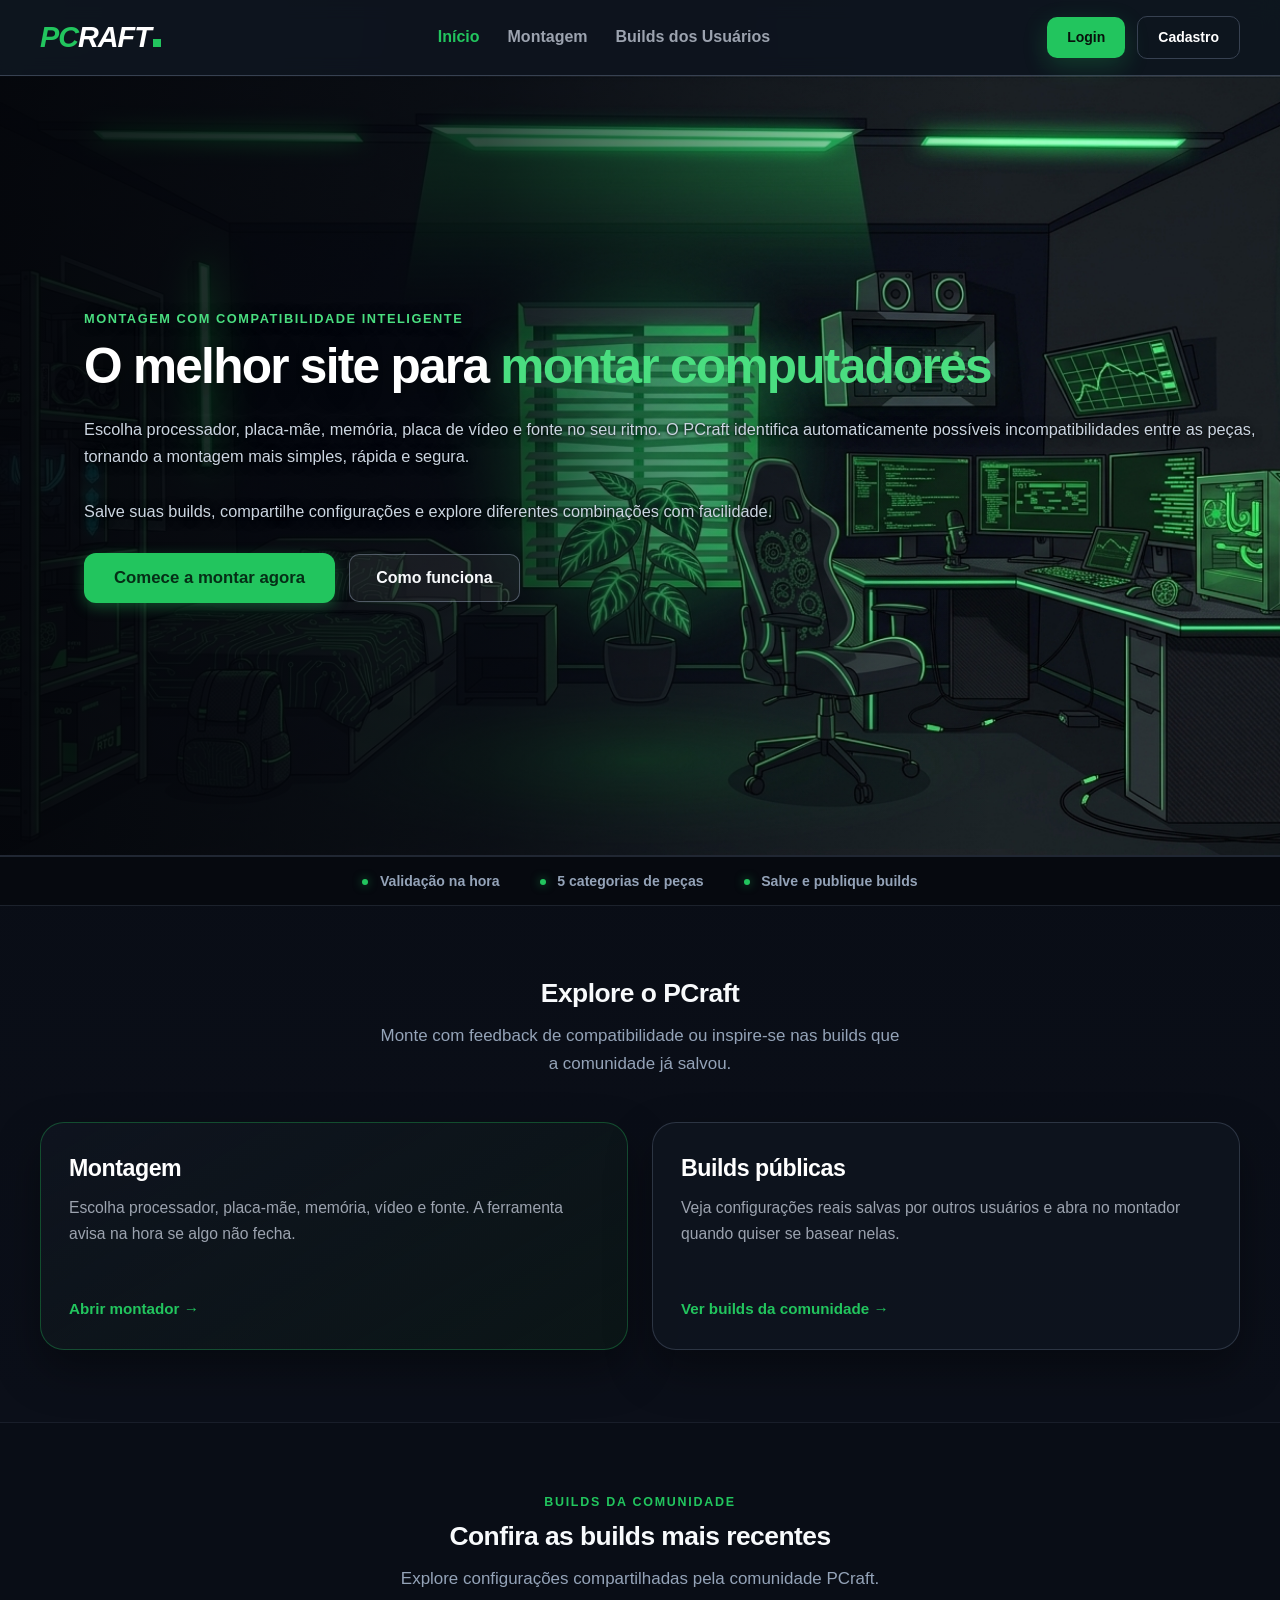
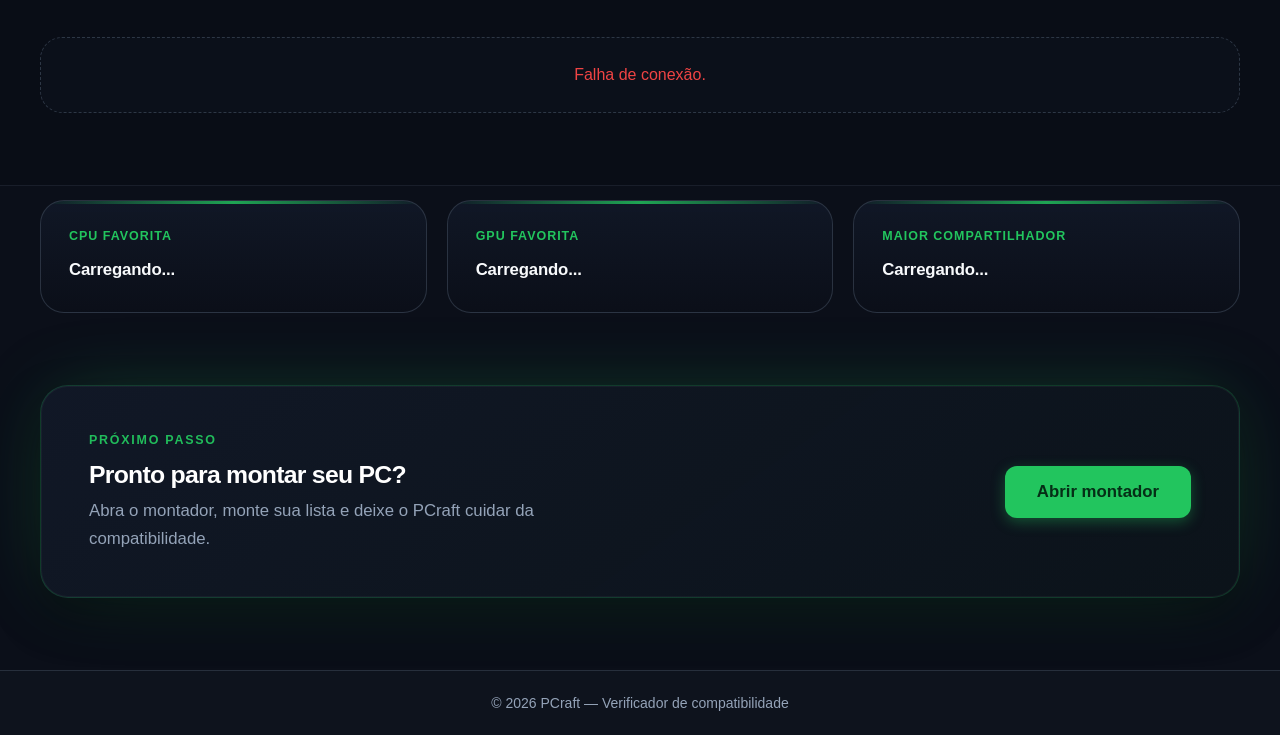
==== commit 416bb7ea: "atuaiza home page" ====
--- a/PCraft.Core/PCraft.Core/wwwroot/Home page/index.html
+++ b/PCraft.Core/PCraft.Core/wwwroot/Home page/index.html
@@ -1,4 +1,4 @@
-﻿<!DOCTYPE html>
+<!DOCTYPE html>
 <html lang="pt-BR">
 
 <head>
@@ -7,11 +7,11 @@
     <title>PCraft - Monte seu PC ideal</title>
     <link rel="stylesheet" href="style.css">
     <link rel="icon" href="../assets/logo.png" type="image/png">
+    <link rel="stylesheet" href="../Builds/builds.css">
 </head>
 
 <body data-pcraft-page="home">
 
-    <!-- NAVBAR (inalterada) -->
     <nav class="navbar">
         <div class="container nav-content">
             <a href="index.html" class="logo"><span class="logo-c">PC</span>RAFT<span class="logo-dot"></span></a>
@@ -36,13 +36,22 @@
                     <p class="lp-eyebrow">Montagem com compatibilidade inteligente</p>
                     <h1 class="mp-hero-title">O melhor site para <span class="mp-hero-accent">montar computadores</span>
                     </h1>
-                    <p class="mp-hero-lead">
-                        Escolha processador, placa-mãe, memória, placa de vídeo e fonte no seu ritmo.
-                        O PCraft identifica automaticamente possíveis incompatibilidades entre as peças,
-                        tornando a montagem mais simples, rápida e segura.
-                    </p>
                     <p class="mp-hero-sub">
-                        Salve suas builds, compartilhe configurações e explore diferentes combinações com facilidade.
+                        <span class="desktop-text">
+                            Escolha processador, placa-mãe, memória, placa de vídeo e fonte no seu ritmo.
+                            O PCraft identifica automaticamente possíveis incompatibilidades entre as peças,
+                            tornando a montagem mais simples, rápida e segura.
+
+                            <br><br>
+
+                            Salve suas builds, compartilhe configurações e explore diferentes combinações com facilidade.
+                        </span>
+
+                        <span class="mobile-text">
+                            Monte seu PC com segurança.
+                            O PCraft identifica incompatibilidades automaticamente
+                            e ajuda você a criar builds com mais facilidade.
+                        </span>
                     </p>
                     <div class="mp-hero-cta lp-hero-ctas">
                         <a href="../Montagem/index.html" class="mp-btn mp-btn--primary mp-btn--hero">Comece a montar
@@ -65,7 +74,6 @@
         <section class="mp-section mp-actions lp-band lp-band--soft" id="explore">
             <div class="container">
                 <header class="lp-section-head">
-
                     <h2 class="mp-section-title lp-section-title">Explore o PCraft</h2>
                     <p class="mp-section-desc lp-section-lead">Monte com feedback de compatibilidade ou inspire-se nas
                         builds que a comunidade já salvou.</p>
@@ -87,59 +95,46 @@
             </div>
         </section>
 
-        <!-- Jornada -->
-        <section class="mp-section mp-steps lp-band" id="vantagens">
+        <!-- Builds da comunidade -->
+        <section class="mp-section lp-band" id="vantagens">
             <div class="container">
                 <header class="lp-section-head">
-                    <p class="lp-kicker">Em quatro passos</p>
-                    <h2 class="mp-section-title lp-section-title">Como funciona</h2>
-                    <p class="mp-section-desc lp-section-lead">Um fluxo simples: você escolhe as peças, o PCraft valida
-                        tudo e você compartilha o resultado.</p>
+                    <p class="lp-kicker">Builds da comunidade</p>
+                    <h2 class="mp-section-title lp-section-title">
+                        Confira as builds mais recentes
+                    </h2>
+                    <p class="mp-section-desc lp-section-lead">
+                        Explore configurações compartilhadas pela comunidade PCraft.
+                    </p>
                 </header>
-                <div class="mp-steps-grid">
-                    <div class="mp-step">
-                        <span class="mp-step-num">1</span>
-                        <h3>Você monta seu PC</h3>
-                        <p>Faça do seu jeito: selecione as peças que quiser, sem pré-montagens obrigatórias.</p>
-                    </div>
-                    <div class="mp-step">
-                        <span class="mp-step-num">2</span>
-                        <h3>Nós testamos a compatibilidade</h3>
-                        <p>Analisamos socket, memória, energia e mais — com feedback claro na hora.</p>
-                    </div>
-                    <div class="mp-step">
-                        <span class="mp-step-num">3</span>
-                        <h3>Refine sua lista</h3>
-                        <p>Ajuste até ficar tudo compatível; compare opções com calma no PCraft.</p>
-                    </div>
-                    <div class="mp-step">
-                        <span class="mp-step-num">4</span>
-                        <h3>Compartilhe</h3>
-                        <p>Salve sua build e publique para a comunidade ver sua configuração.</p>
-                    </div>
-                </div>
+
+                <div id="builds-list" class="builds-grid"></div>
             </div>
         </section>
 
-        <!-- Números -->
-        <section class="mp-stats lp-stats">
-            <div class="container mp-stats-grid">
-                <div class="mp-stat">
-                    <span class="mp-stat-value">100%</span>
-                    <span class="mp-stat-label">Foco em compatibilidade</span>
-                </div>
-                <div class="mp-stat">
-                    <span class="mp-stat-value">Fluidez</span>
-                    <span class="mp-stat-label">Interface rápida e intuitiva.</span>
-                </div>
-                <div class="mp-stat">
-                    <span class="mp-stat-value">Real-Time</span>
-                    <span class="mp-stat-label">Análise instantânea das peças</span>
-                </div>
+        <section class="community-bar">
+            <div class="container">
+                <div class="community-bar-content">
+                    <div class="community-item">
+                        <div>
+                            <small>CPU Favorita</small>
+                            <strong id="topCpu">Carregando...</strong>
+                        </div>
+                    </div>
 
-                <div class="mp-stat">
-                    <span class="mp-stat-value">Next Gen</span>
-                    <span class="mp-stat-label">Monte PCs modernos sem erro</span>
+                    <div class="community-item">
+                        <div>
+                            <small>GPU Favorita</small>
+                            <strong id="topGpu">Carregando...</strong>
+                        </div>
+                    </div>
+
+                    <div class="community-item">
+                        <div>
+                            <small>Maior Compartilhador</small>
+                            <strong id="topUser">Carregando...</strong>
+                        </div>
+                    </div>
                 </div>
             </div>
         </section>
@@ -167,8 +162,8 @@
         </div>
     </footer>
 
+    <script src="../Autenticacao/auth.js"></script>
     <script src="app.js"></script>
-    <script src="../Autenticacao/auth.js"></script>
 </body>
 
-</html>+</html>
--- a/PCraft.Core/PCraft.Core/wwwroot/Home page/style.css
+++ b/PCraft.Core/PCraft.Core/wwwroot/Home page/style.css
@@ -14,6 +14,7 @@
     --text-secondary: #9CA3AF;
     --accent: #22C55E;
     --accent-hover: #16A34A;
+    --error: #EF4444;
     --border: #374151;
     --shadow: 0 20px 45px rgba(0, 0, 0, 0.35);
 }
@@ -37,7 +38,7 @@
     padding: 0 20px;
 }
 
-/* NAVBAR */
+/* Navbar (igual Montagem) */
 .navbar {
     position: sticky;
     top: 0;
@@ -75,12 +76,13 @@
     transition: 0.25s;
 }
 
+.nav-links a:hover,
+.nav-links a.active {
+    color: var(--accent);
+}
+
 .nav-links a:hover:not(.active) {
     color: var(--text-primary);
-}
-
-.nav-links a.active {
-    color: var(--accent);
 }
 
 .nav-actions {
@@ -102,29 +104,7 @@
     padding: 0;
 }
 
-.navbar .nav-links a {
-    color: var(--text-secondary);
-    text-decoration: none;
-    font-weight: 600;
-    transition: color 0.25s ease;
-}
-
-.navbar .nav-links a:hover:not(.active) {
-    color: var(--text-primary);
-}
-
-.navbar .nav-links a.active {
-    color: var(--accent);
-}
-
-.navbar .logo {
-    text-decoration: none;
-    font-size: 1.6rem;
-    font-weight: 800;
-    color: var(--accent);
-}
-
-.navbar .btn-login {
+.btn-login {
     padding: 12px 20px;
     background: var(--accent);
     color: #07120b;
@@ -136,12 +116,12 @@
     box-shadow: 0 8px 25px rgba(34, 197, 94, 0.22);
 }
 
-.navbar .btn-login:hover {
+.btn-login:hover {
     background: var(--accent-hover);
     transform: translateY(-2px);
 }
 
-.navbar .btn-cadastro {
+.btn-cadastro {
     padding: 12px 20px;
     background: transparent;
     color: var(--text-primary);
@@ -153,12 +133,11 @@
     transition: 0.25s ease;
 }
 
-.navbar .btn-cadastro:hover {
+.btn-cadastro:hover {
     border-color: var(--accent);
     color: var(--accent);
 }
 
-/* Navbar — bloco sessão [ nome ] [ Sair ] (igual em todas as páginas) */
 .navbar .nav-actions {
     display: flex;
     align-items: center;
@@ -212,70 +191,41 @@
     background: transparent;
     color: var(--text-secondary);
     border: 1px solid var(--border);
-    border-style: solid;
     border-radius: 10px;
     font-weight: 700;
     font-size: 14px;
     font-family: inherit;
     line-height: 1.2;
     cursor: pointer;
-    align-self: center;
-    box-shadow: none;
-    -webkit-appearance: none;
-    appearance: none;
-    transition: border-color 0.25s ease, color 0.25s ease;
+    transition: 0.25s ease;
 }
 
 .navbar button.btn-logout:hover {
-    border-color: #ef4444;
-    color: #f87171;
-    background: transparent;
-    transform: none;
-    box-shadow: none;
-}
-
-.btn-login,
-.btn-cadastro,
-.btn-primary,
-.btn-secondary,
-.mini-btn {
+    border-color: var(--error);
+    color: var(--error);
+}
+
+.navbar .logo {
+    font-style: italic;
+    font-weight: 900;
+    font-size: 1.8rem;
+    letter-spacing: -1px;
+    color: #ffffff;
+    display: flex;
+    align-items: baseline;
     text-decoration: none;
-    display: inline-flex;
-    align-items: center;
-    justify-content: center;
-    transition: 0.25s ease;
-    font-weight: 700;
-    border-radius: 10px;
-}
-
-.btn-login,
-.btn-primary {
-    background: var(--accent);
-    color: #07120b;
-    padding: 12px 20px;
-    box-shadow: 0 8px 25px rgba(34, 197, 94, 0.22);
-}
-
-.btn-login:hover,
-.btn-primary:hover {
-    background: var(--accent-hover);
-    transform: translateY(-2px);
-}
-
-.btn-cadastro,
-.btn-secondary,
-.mini-btn {
-    background: transparent;
-    color: var(--text-primary);
-    border: 1px solid var(--border);
-    padding: 12px 20px;
-}
-
-.btn-cadastro:hover,
-.btn-secondary:hover,
-.mini-btn:hover {
-    border-color: var(--accent);
-    color: var(--accent);
+}
+
+.logo-dot {
+    display: inline-block;
+    width: 8px;
+    height: 8px;
+    background-color: #22c55e;
+    margin-left: 2px;
+}
+
+.logo-c {
+    color: #22c55e;
 }
 
 /* ========== HOME — tema escuro alinhado a Montagem / Builds ========== */
@@ -873,15 +823,6 @@
 }
 
 @media (max-width: 900px) {
-    .nav-links {
-        display: none;
-    }
-
-    .nav-content {
-        flex-wrap: wrap;
-        justify-content: space-between;
-    }
-
     .mp-bottom-cta-inner {
         flex-direction: column;
         text-align: center;
@@ -890,14 +831,6 @@
 
     .mp-bottom-cta-inner .mp-btn {
         width: 100%;
-    }
-
-    .nav-actions {
-        width: 100%;
-    }
-
-    .nav-actions a {
-        flex: 1;
     }
 }
 
@@ -932,27 +865,6 @@
         grid-template-columns: 1fr;
     }
 
-    .nav-auth {
-        justify-content: center;
-        width: 100%;
-        max-width: none;
-        flex-wrap: wrap;
-        gap: 10px;
-    }
-
-    .auth-user-name {
-        max-width: min(260px, 72vw);
-    }
-
-    .navbar .nav-actions {
-        justify-content: center;
-    }
-
-    .navbar .nav-content {
-        flex-wrap: wrap;
-        justify-content: center;
-        text-align: center;
-    }
 }
 
 @media (max-width: 600px) {
@@ -971,13 +883,6 @@
         width: 100%;
     }
 
-    .navbar .btn-login,
-    .navbar .btn-cadastro {
-        flex: 1 1 auto;
-        text-align: center;
-        justify-content: center;
-    }
-
     .mp-btn--primary {
         width: 100%;
     }
@@ -994,27 +899,6 @@
     .mp-bottom-cta-inner.lp-final-cta {
         padding: 32px 22px;
     }
-}
-.navbar .logo {
-  font-style: italic;
-  font-weight: 900;
-  font-size: 1.8rem;
-  letter-spacing: -1px;
-  color: #ffffff;
-  display: flex;
-  align-items: baseline;
-  text-decoration: none;
-}
-
-.logo-dot {
-  display: inline-block;
-  width: 8px;
-  height: 8px;
-  background-color: #22c55e;
-  margin-left: 2px;
-}
-.logo-c {
-  color: #22c55e;
 }
 .footer {
     text-align: center;
@@ -1025,4 +909,378 @@
 }
 .footer p {
     margin: 0;
+}
+.community-bar {
+    padding: 14px 0 0;
+}
+
+.community-bar-content {
+    display: grid;
+    grid-template-columns: repeat(3, 1fr);
+    gap: 20px;
+}
+
+.community-item {
+    position: relative;
+
+    background:
+        linear-gradient(
+            180deg,
+            rgba(17, 24, 39, 0.96) 0%,
+            rgba(11, 15, 25, 0.98) 100%
+        );
+
+    border: 1px solid rgba(55, 65, 81, 0.7);
+
+    border-radius: 24px;
+
+    padding: 28px;
+
+    overflow: hidden;
+
+    transition:
+        transform .25s ease,
+        border-color .25s ease,
+        box-shadow .25s ease;
+}
+
+.community-item::before {
+    content: "";
+
+    position: absolute;
+
+    top: 0;
+    left: 0;
+
+    width: 100%;
+    height: 3px;
+
+    background: linear-gradient(
+        90deg,
+        transparent,
+        rgba(34,197,94,.9),
+        transparent
+    );
+
+    opacity: .9;
+}
+
+.community-item:hover {
+    transform: translateY(-4px);
+
+    border-color: rgba(34,197,94,.28);
+
+    box-shadow:
+        0 20px 40px rgba(0,0,0,.35),
+        0 0 30px rgba(34,197,94,.06);
+}
+
+.community-item small {
+
+    display: block;
+
+    font-size: .78rem;
+
+    font-weight: 700;
+
+    letter-spacing: .08em;
+
+    text-transform: uppercase;
+
+    color: #22c55e;
+
+    margin-bottom: 14px;
+}
+
+.community-item strong {
+
+    display: block;
+
+    color: #f8fafc;
+
+    font-size: 1.05rem;
+
+    font-weight: 700;
+
+    line-height: 1.6;
+
+    letter-spacing: -.01em;
+}
+
+.community-item strong span {
+
+    display: block;
+
+    margin-top: 10px;
+
+    font-size: .92rem;
+
+    font-weight: 600;
+
+    color: #94a3b8;
+}
+
+@media (max-width: 900px) {
+
+    .community-bar-content {
+        grid-template-columns: 1fr;
+    }
+
+    .community-item {
+        padding: 24px;
+    }
+}
+/* =========================================
+   MOBILE HOME — PCraft
+========================================= */
+
+@media (max-width: 768px) {
+
+    /* CONTAINER */
+    .container {
+        padding: 0 16px;
+    }
+
+
+    /* HERO */
+    .mp-hero {
+
+        min-height: auto;
+
+        padding:
+            48px 0
+            60px;
+
+        background-position: center;
+    }
+
+    .mp-hero-grid {
+        max-width: 100%;
+    }
+
+    .mp-hero > .container.mp-hero-grid {
+        margin-left: auto;
+        padding-left: 16px;
+        padding-right: 16px;
+    }
+
+    .mp-hero-copy {
+        text-align: left;
+    }
+
+    .mp-hero-title {
+
+        font-size: 2.15rem;
+
+        line-height: 1.1;
+
+        margin-bottom: 18px;
+    }
+
+    .mp-hero-lead {
+
+        font-size: .98rem;
+
+        line-height: 1.7;
+
+        margin-bottom: 14px;
+    }
+
+    .mp-hero-sub {
+
+        font-size: .92rem;
+
+        line-height: 1.65;
+
+        margin-bottom: 24px;
+    }
+
+    .lp-hero-ctas {
+        width: 100%;
+        gap: 12px;
+    }
+
+    .lp-hero-ctas a {
+        width: 100%;
+    }
+
+    /* TRUST BAR */
+    .lp-trust-strip {
+        padding: 14px 0;
+    }
+
+    .lp-trust-inner {
+        gap: 10px;
+    }
+
+    .lp-trust-item {
+        font-size: .82rem;
+    }
+
+    /* SECTIONS */
+    .lp-page .mp-section {
+        padding: 52px 0;
+    }
+
+    .lp-section-head {
+        margin-bottom: 30px;
+    }
+
+    .lp-section-title {
+
+        font-size: 2rem !important;
+
+        line-height: 1.15;
+    }
+
+    .lp-section-lead,
+    .mp-section-desc {
+
+        font-size: .95rem;
+
+        line-height: 1.7;
+    }
+
+    /* CARDS */
+    .mp-action-grid,
+    .builds-grid,
+    .community-bar-content,
+    .mp-stats-grid,
+    .mp-steps-grid {
+
+        grid-template-columns: 1fr !important;
+    }
+
+    .mp-action-card,
+    .community-item,
+    .build-card {
+
+        border-radius: 22px;
+    }
+
+    .mp-action-card {
+        min-height: auto;
+    }
+
+    .community-item {
+        padding: 24px;
+    }
+
+    /* BUILDS */
+    .build-card {
+
+        width: 100%;
+
+        overflow: hidden;
+    }
+
+    .build-card img {
+
+        width: 100%;
+
+        height: auto;
+
+        object-fit: cover;
+    }
+
+    /* STATS */
+    .mp-stats {
+        padding: 54px 0;
+    }
+
+    .mp-stat-value {
+        font-size: 2rem;
+    }
+
+    .mp-stat-label {
+        font-size: .9rem;
+    }
+
+    /* CTA FINAL */
+    .mp-bottom-cta-inner {
+
+        padding: 28px 22px;
+
+        border-radius: 24px;
+    }
+
+    .lp-final-title {
+
+        font-size: 1.8rem;
+
+        line-height: 1.15;
+    }
+
+    .lp-final-desc {
+
+        font-size: .95rem;
+
+        line-height: 1.7;
+    }
+
+    .mp-bottom-cta-inner .mp-btn {
+        width: 100%;
+    }
+
+    /* FOOTER */
+    .footer {
+        padding: 26px 16px;
+    }
+
+    .footer p {
+        font-size: .85rem;
+        line-height: 1.6;
+    }
+}
+
+
+/* MOBILE PEQUENO */
+@media (max-width: 480px) {
+
+    .mp-hero-title {
+        font-size: 1.9rem;
+    }
+
+    .lp-section-title {
+        font-size: 1.7rem !important;
+    }
+
+    .mp-btn--hero,
+    .mp-btn--primary,
+    .mp-btn--ghost {
+
+        padding: 14px 18px;
+
+        font-size: .95rem;
+    }
+
+    .community-item strong {
+        font-size: .96rem;
+    }
+
+    .community-item strong span {
+        font-size: .85rem;
+    }
+
+    .mp-action-card,
+    .community-item,
+    .build-card {
+        padding: 20px;
+    }
+}
+/* TEXTO HERO MOBILE */
+
+.mobile-text {
+    display: none;
+}
+
+@media (max-width: 768px) {
+
+    .desktop-text {
+        display: none;
+    }
+
+    .mobile-text {
+        display: block;
+    }
 }
--- a/PCraft.Core/PCraft.Core/wwwroot/Builds/builds.css
+++ b/PCraft.Core/PCraft.Core/wwwroot/Builds/builds.css
@@ -0,0 +1,809 @@
+﻿* {
+    margin: 0;
+    padding: 0;
+    box-sizing: border-box;
+    font-family: Arial, Helvetica, sans-serif;
+}
+
+:root {
+    --bg-primary: #0B0F19;
+    --bg-secondary: #0F141F;
+    --bg-card: #111827;
+    --text-primary: #ffffff;
+    --text-secondary: #9CA3AF;
+    --accent: #22C55E;
+    --accent-hover: #16A34A;
+    --error: #EF4444;
+    --border: #374151;
+    --shadow: 0 20px 45px rgba(0, 0, 0, 0.35);
+}
+
+body {
+    background:
+        radial-gradient(circle at top right, rgba(34, 197, 94, 0.10), transparent 25%),
+        radial-gradient(circle at top left, rgba(34, 197, 94, 0.08), transparent 20%),
+        var(--bg-primary);
+    color: var(--text-primary);
+    min-height: 100vh;
+}
+
+.container {
+    max-width: 1240px;
+    margin: 0 auto;
+    padding: 0 20px;
+}
+
+.navbar {
+    position: sticky;
+    top: 0;
+    z-index: 1000;
+    background: rgba(15, 20, 31, 0.85);
+    backdrop-filter: blur(10px);
+    border-bottom: 1px solid rgba(55, 65, 81, 0.7);
+    padding: 16px 0;
+}
+
+.nav-content {
+    display: flex;
+    justify-content: space-between;
+    align-items: center;
+    gap: 20px;
+}
+
+.logo {
+    text-decoration: none;
+    font-size: 1.6rem;
+    font-weight: 800;
+    color: var(--accent);
+}
+
+.nav-links {
+    list-style: none;
+    display: flex;
+    gap: 28px;
+    flex: 1;
+    justify-content: center;
+}
+
+.nav-links a {
+    color: var(--text-secondary);
+    text-decoration: none;
+    font-weight: 600;
+    transition: color 0.25s ease;
+}
+
+.nav-links a.active {
+    color: var(--accent);
+}
+
+.nav-links a:hover:not(.active) {
+    color: var(--text-primary);
+}
+
+/* Igual Home / Montagem — área Login + Cadastro */
+.navbar .nav-actions {
+    display: flex;
+    align-items: center;
+    justify-content: flex-end;
+    gap: 12px;
+    flex-wrap: wrap;
+    min-height: 42px;
+}
+
+.navbar .btn-login {
+    padding: 12px 20px;
+    background: var(--accent);
+    color: #07120b;
+    text-decoration: none;
+    border-radius: 10px;
+    font-weight: 700;
+    font-size: 14px;
+    transition: background 0.25s ease, transform 0.25s ease, box-shadow 0.25s ease;
+    box-shadow: 0 8px 25px rgba(34, 197, 94, 0.22);
+    border: none;
+    display: inline-flex;
+    align-items: center;
+    justify-content: center;
+    line-height: 1.2;
+}
+
+.navbar .btn-login:hover {
+    background: var(--accent-hover);
+    transform: translateY(-2px);
+}
+
+.navbar .btn-cadastro {
+    padding: 12px 20px;
+    background: transparent;
+    color: var(--text-primary);
+    text-decoration: none;
+    border: 1px solid var(--border);
+    border-radius: 10px;
+    font-weight: 700;
+    font-size: 14px;
+    transition: border-color 0.25s ease, color 0.25s ease;
+    display: inline-flex;
+    align-items: center;
+    justify-content: center;
+    line-height: 1.2;
+}
+
+.navbar .btn-cadastro:hover {
+    border-color: var(--accent);
+    color: var(--accent);
+}
+
+.nav-auth {
+    display: inline-flex;
+    align-items: center;
+    justify-content: flex-end;
+    gap: 10px;
+    flex-wrap: nowrap;
+    max-width: min(380px, 100%);
+}
+
+.auth-user-name {
+    flex: 0 1 auto;
+    min-width: 0;
+    display: inline-flex;
+    align-items: center;
+    justify-content: center;
+    box-sizing: border-box;
+    height: 42px;
+    padding: 0 16px;
+    font-size: 14px;
+    font-weight: 700;
+    line-height: 1.2;
+    color: var(--text-primary);
+    background: rgba(31, 41, 55, 0.75);
+    border: 1px solid rgba(55, 65, 81, 0.9);
+    border-radius: 10px;
+    overflow: hidden;
+    text-overflow: ellipsis;
+    white-space: nowrap;
+    max-width: min(240px, 56vw);
+}
+
+.navbar button.btn-logout {
+    flex-shrink: 0;
+    box-sizing: border-box;
+    height: 42px;
+    min-height: 42px;
+    padding: 0 18px;
+    margin: 0;
+    display: inline-flex;
+    align-items: center;
+    justify-content: center;
+    background: transparent;
+    color: var(--text-secondary);
+    border: 1px solid var(--border);
+    border-radius: 10px;
+    font-weight: 700;
+    font-size: 14px;
+    font-family: inherit;
+    line-height: 1.2;
+    cursor: pointer;
+    transition: border-color 0.25s ease, color 0.25s ease;
+    -webkit-appearance: none;
+    appearance: none;
+}
+
+.navbar button.btn-logout:hover {
+    border-color: #ef4444;
+    color: #f87171;
+}
+
+.main-content {
+    padding: 36px 0 54px;
+}
+
+
+
+.page-header {
+    text-align: center;
+    margin-bottom: 32px;
+}
+
+.page-header h1 {
+    font-size: 2.25rem;
+    color: var(--accent);
+    margin-bottom: 10px;
+    letter-spacing: -0.02em;
+}
+
+.page-header p {
+    color: var(--text-secondary);
+    font-size: 1.05rem;
+    line-height: 1.6;
+}
+
+.builds-grid {
+    display: grid;
+    grid-template-columns: repeat(auto-fill, minmax(320px, 1fr));
+    gap: 22px;
+}
+
+.pagination-container {
+    display: flex;
+    justify-content: center;
+    margin-top: 48px;
+}
+
+.pagination-buttons {
+    display: flex;
+    align-items: center;
+    gap: 8px;
+    background: var(--bg-card);
+    padding: 8px 16px;
+    border-radius: 12px;
+    border: 1px solid rgba(55, 65, 81, 0.75);
+    box-shadow: var(--shadow);
+}
+
+.btn-page {
+    background: transparent;
+    color: var(--text-primary);
+    border: 1px solid transparent;
+    border-radius: 8px;
+    min-width: 36px;
+    height: 36px;
+    display: flex;
+    align-items: center;
+    justify-content: center;
+    font-weight: 600;
+    font-size: 0.9rem;
+    cursor: pointer;
+    transition: all 0.2s ease;
+}
+
+.btn-page:not(.disabled):hover {
+    background: rgba(255, 255, 255, 0.1);
+    border-color: rgba(255, 255, 255, 0.2);
+}
+
+.btn-page.active {
+    background: var(--accent);
+    color: #000;
+    border-color: var(--accent);
+}
+
+.btn-page.disabled {
+    opacity: 0.5;
+    cursor: not-allowed;
+}
+
+.pagination-dots {
+    color: var(--text-secondary);
+    padding: 0 4px;
+}
+
+.build-card {
+    position: relative;
+    border: 1px solid rgba(55, 65, 81, 0.75);
+    border-radius: 22px;
+    padding: 0;
+    background: var(--bg-card);
+    box-shadow: var(--shadow);
+    transition: transform 0.25s ease, border-color 0.25s ease, box-shadow 0.25s ease;
+    overflow: hidden;
+    display: flex;
+    flex-direction: column;
+}
+
+.build-card::before {
+    content: '';
+    position: absolute;
+    top: 0;
+    left: 0;
+    right: 0;
+    height: 3px;
+    background: linear-gradient(90deg, transparent, rgba(34, 197, 94, 0.45), transparent);
+    opacity: 0;
+    transition: opacity 0.25s ease;
+    z-index: 10;
+}
+
+.build-card:hover {
+    transform: translateY(-6px);
+    border-color: rgba(34, 197, 94, 0.35);
+    box-shadow: 0 24px 50px rgba(0, 0, 0, 0.4), 0 0 0 1px rgba(34, 197, 94, 0.08);
+}
+
+.build-card:hover::before {
+    opacity: 1;
+}
+
+.build-card-image {
+    width: 100%;
+    height: 180px;
+    background: #1f2937;
+    overflow: hidden;
+    position: relative;
+    border-bottom: 1px solid rgba(55, 65, 81, 0.5);
+}
+
+.build-card-image img {
+    width: 100%;
+    height: 100%;
+    object-fit: cover;
+    transition: transform 0.4s ease;
+}
+
+.build-card:hover .build-card-image img {
+    transform: scale(1.05);
+}
+
+.build-card-content {
+    padding: 20px 22px;
+    display: flex;
+    flex-direction: column;
+    flex: 1;
+}
+
+.build-card-title {
+    font-size: 1.25rem;
+    font-weight: 800;
+    color: var(--text-primary);
+    margin-bottom: 12px;
+    line-height: 1.3;
+    word-break: break-word;
+}
+
+.build-specs-box {
+    background: rgba(31, 41, 55, 0.4);
+    border-left: 3px solid var(--accent);
+    padding: 12px 14px;
+    border-radius: 0 8px 8px 0;
+    margin-bottom: 16px;
+}
+
+.build-desc {
+    font-size: 0.85rem;
+    font-style: italic;
+    color: var(--text-secondary);
+    margin-bottom: 10px;
+    line-height: 1.4;
+}
+
+.build-specs {
+    list-style: none;
+    margin: 0;
+    padding: 0;
+    display: flex;
+    flex-direction: column;
+    gap: 6px;
+}
+
+.build-specs li {
+    font-size: 0.85rem;
+    color: var(--text-primary);
+    line-height: 1.4;
+}
+
+.build-badges {
+    display: flex;
+    gap: 8px;
+    margin-bottom: 16px;
+}
+
+.build-badge {
+    display: inline-flex;
+    align-items: center;
+    border-radius: 6px;
+    padding: 4px 10px;
+    font-size: 0.75rem;
+    font-weight: 700;
+    background: rgba(55, 65, 81, 0.5);
+    color: var(--text-secondary);
+}
+
+.build-badge.publica {
+    background: rgba(34, 197, 94, 0.15);
+    color: var(--accent);
+}
+
+.build-badge.incompatible {
+    background: rgba(239, 68, 68, 0.15);
+    color: #ef4444; /* Red color */
+    border: 1px solid rgba(239, 68, 68, 0.3);
+}
+
+.build-footer {
+    display: flex;
+    justify-content: space-between;
+    align-items: center;
+    margin-bottom: 16px;
+    margin-top: auto;
+}
+
+.build-author-info {
+    font-size: 0.85rem;
+    color: var(--text-secondary);
+}
+
+.build-author-info strong {
+    color: var(--text-primary);
+}
+
+.build-meta-sep {
+    opacity: 0.5;
+    margin: 0 4px;
+}
+
+.build-meta-date {
+    color: var(--accent);
+    font-weight: 600;
+}
+
+.card-actions {
+    display: flex;
+    gap: 10px;
+    flex-wrap: wrap;
+    padding-top: 16px;
+    border-top: 1px solid rgba(55, 65, 81, 0.5);
+}
+
+.btn-action {
+    border-radius: 10px;
+    padding: 10px 16px;
+    font-size: 13px;
+    font-weight: 700;
+    font-family: inherit;
+    cursor: pointer;
+    transition: background 0.2s ease, border-color 0.2s ease, color 0.2s ease, transform 0.2s ease;
+    border: 1px solid transparent;
+}
+
+.btn-action--primary {
+    background: var(--accent);
+    color: #07120b;
+    border-color: var(--accent);
+    box-shadow: 0 6px 20px rgba(34, 197, 94, 0.2);
+}
+
+.btn-action--primary:hover {
+    background: var(--accent-hover);
+    border-color: var(--accent-hover);
+    transform: translateY(-1px);
+}
+
+.btn-action--ghost {
+    background: transparent;
+    color: var(--text-primary);
+    border-color: var(--border);
+}
+
+.btn-action--ghost:hover {
+    border-color: var(--accent);
+    color: var(--accent);
+}
+
+.btn-action--danger {
+    background: transparent;
+    color: var(--text-secondary);
+    border-color: rgba(55, 65, 81, 0.9);
+}
+
+.btn-action--danger:hover {
+    border-color: rgba(239, 68, 68, 0.65);
+    color: #f87171;
+}
+
+.loading-state,
+.empty-state,
+.error-state {
+    grid-column: 1 / -1;
+    text-align: center;
+    border: 1px dashed rgba(55, 65, 81, 0.8);
+    border-radius: 22px;
+    padding: 28px 20px;
+    background: rgba(15, 20, 31, 0.5);
+}
+
+.loading-state,
+.empty-state {
+    color: var(--text-secondary);
+}
+
+.error-state {
+    color: var(--error);
+}
+
+.modal-overlay {
+    position: fixed;
+    inset: 0;
+    display: none;
+    align-items: center;
+    justify-content: center;
+    z-index: 2000;
+}
+
+.modal-overlay.is-open {
+    display: flex;
+}
+
+.modal-backdrop {
+    position: absolute;
+    inset: 0;
+    background: rgba(0, 0, 0, 0.55);
+}
+
+.modal-dialog {
+    position: relative;
+    z-index: 1;
+    width: 100%;
+    max-width: 520px;
+    background: rgba(15, 20, 31, 0.98);
+    border: 1px solid rgba(55, 65, 81, 0.9);
+    border-radius: 22px;
+    padding: 22px;
+    box-shadow: var(--shadow);
+}
+
+.modal-header {
+    display: flex;
+    justify-content: space-between;
+    align-items: center;
+    margin-bottom: 14px;
+}
+
+.modal-header h2 {
+    color: var(--accent);
+    font-size: 1.25rem;
+}
+
+.modal-close {
+    width: 36px;
+    height: 36px;
+    border-radius: 999px;
+    border: 1px solid rgba(148, 163, 184, 0.45);
+    background: rgba(31, 41, 55, 0.5);
+    color: var(--text-secondary);
+    cursor: pointer;
+    transition: border-color 0.2s, color 0.2s;
+}
+
+.modal-close:hover {
+    border-color: var(--accent);
+    color: var(--text-primary);
+}
+
+.modal-content {
+    color: var(--text-primary);
+    line-height: 1.65;
+}
+
+/* Modal de detalhes da build (Ver / Abrir) */
+#build-modal .modal-dialog {
+    max-width: 560px;
+    background:
+        linear-gradient(180deg, rgba(34, 197, 94, 0.1) 0%, transparent 56px),
+        rgba(15, 20, 31, 0.98);
+    border-color: rgba(34, 197, 94, 0.18);
+}
+
+#build-modal .modal-header {
+    margin-bottom: 0;
+    padding-bottom: 16px;
+    border-bottom: 1px solid rgba(55, 65, 81, 0.55);
+}
+
+#build-modal .modal-content {
+    padding-top: 20px;
+}
+
+.build-detail {
+    padding: 2px 0;
+}
+
+.build-detail-head {
+    display: flex;
+    align-items: flex-start;
+    gap: 18px;
+    margin-bottom: 16px;
+}
+
+.build-detail-icon {
+    width: 58px;
+    height: 58px;
+    font-size: 1.28rem;
+}
+
+.build-detail-head-text {
+    min-width: 0;
+    flex: 1;
+}
+
+.build-detail-title {
+    font-size: 1.35rem;
+    font-weight: 700;
+    color: var(--text-primary);
+    margin: 0 0 8px;
+    line-height: 1.25;
+    word-break: break-word;
+}
+
+.build-detail-meta {
+    margin: 0;
+    font-size: 0.9rem;
+    color: var(--text-secondary);
+    display: flex;
+    flex-wrap: wrap;
+    align-items: center;
+    gap: 6px;
+}
+
+.build-detail-badge {
+    margin-bottom: 20px;
+}
+
+.build-detail-section-title {
+    font-size: 0.72rem;
+    font-weight: 800;
+    letter-spacing: 0.08em;
+    text-transform: uppercase;
+    color: var(--accent);
+    margin: 0 0 12px;
+    opacity: 0.95;
+}
+
+.build-detail-specs {
+    margin: 0;
+    padding: 18px 18px 16px;
+    border: 1px solid rgba(55, 65, 81, 0.6);
+    border-radius: 16px;
+    background: rgba(17, 24, 39, 0.65);
+    box-shadow: inset 0 1px 0 rgba(255, 255, 255, 0.04);
+    gap: 14px;
+    border-top: none;
+}
+
+.build-detail-specs li {
+    grid-template-columns: minmax(108px, 120px) 1fr;
+}
+
+.field-label {
+    display: block;
+    font-size: 0.85rem;
+    margin-bottom: 6px;
+    color: var(--text-secondary);
+}
+
+.field-input {
+    width: 100%;
+    padding: 12px 14px;
+    border-radius: 10px;
+    border: 1px solid rgba(75, 85, 99, 0.8);
+    background: rgba(17, 24, 39, 0.9);
+    color: var(--text-primary);
+    margin-bottom: 12px;
+}
+
+.field-checkbox {
+    display: flex;
+    align-items: center;
+    gap: 8px;
+    font-size: 0.86rem;
+    margin-bottom: 12px;
+}
+
+.modal-actions {
+    display: flex;
+    justify-content: flex-end;
+    gap: 10px;
+    margin-top: 8px;
+}
+
+.btn-secondary,
+.btn-primary {
+    border-radius: 10px;
+    padding: 10px 18px;
+    font-weight: 700;
+    font-size: 14px;
+    cursor: pointer;
+    font-family: inherit;
+    transition: 0.2s ease;
+}
+
+.btn-secondary {
+    background: transparent;
+    color: var(--text-secondary);
+    border: 1px solid var(--border);
+}
+
+.btn-secondary:hover {
+    border-color: var(--accent);
+    color: var(--accent);
+}
+
+.btn-primary {
+    background: var(--accent);
+    color: #07120b;
+    border: 1px solid var(--accent);
+    box-shadow: 0 6px 20px rgba(34, 197, 94, 0.18);
+}
+
+.btn-primary:hover {
+    background: var(--accent-hover);
+    border-color: var(--accent-hover);
+}
+
+.toast-message {
+    position: fixed;
+    bottom: 20px;
+    right: 20px;
+    background: rgba(15, 20, 31, 0.98);
+    color: var(--text-primary);
+    border: 1px solid rgba(55, 65, 81, 0.8);
+    border-radius: 12px;
+    padding: 12px 16px;
+    font-size: 0.88rem;
+    opacity: 0;
+    transform: translateY(6px);
+    pointer-events: none;
+    transition: opacity 0.2s ease, transform 0.2s ease;
+    z-index: 3000;
+    box-shadow: var(--shadow);
+}
+
+.toast-message.show {
+    opacity: 1;
+    transform: translateY(0);
+}
+
+.toast-message.success {
+    border-color: rgba(34, 197, 94, 0.55);
+}
+
+.toast-message.error {
+    border-color: rgba(239, 68, 68, 0.55);
+}
+
+@media (max-width: 768px) {
+    .builds-grid {
+        grid-template-columns: 1fr;
+    }
+
+    .nav-links {
+        gap: 14px;
+        font-size: 0.9rem;
+    }
+
+    .navbar .btn-login,
+    .navbar .btn-cadastro {
+        padding: 10px 14px;
+        font-size: 13px;
+    }
+}
+
+.navbar .logo {
+  font-style: italic;
+  font-weight: 900;
+  font-size: 1.8rem;
+  letter-spacing: -1px;
+  color: #ffffff;
+  display: flex;
+  align-items: baseline;
+  text-decoration: none;
+}
+
+.logo-dot {
+  display: inline-block;
+  width: 8px;
+  height: 8px;
+  background-color: #22c55e;
+  margin-left: 2px;
+}
+.logo-c {
+  color: #22c55e;
+}
+.footer {
+    text-align: center;
+    padding: 24px;
+    color: #94a3b8;
+    font-size: 14px;
+    margin-top: auto;
+}
+.footer p {
+    margin: 0;
+}
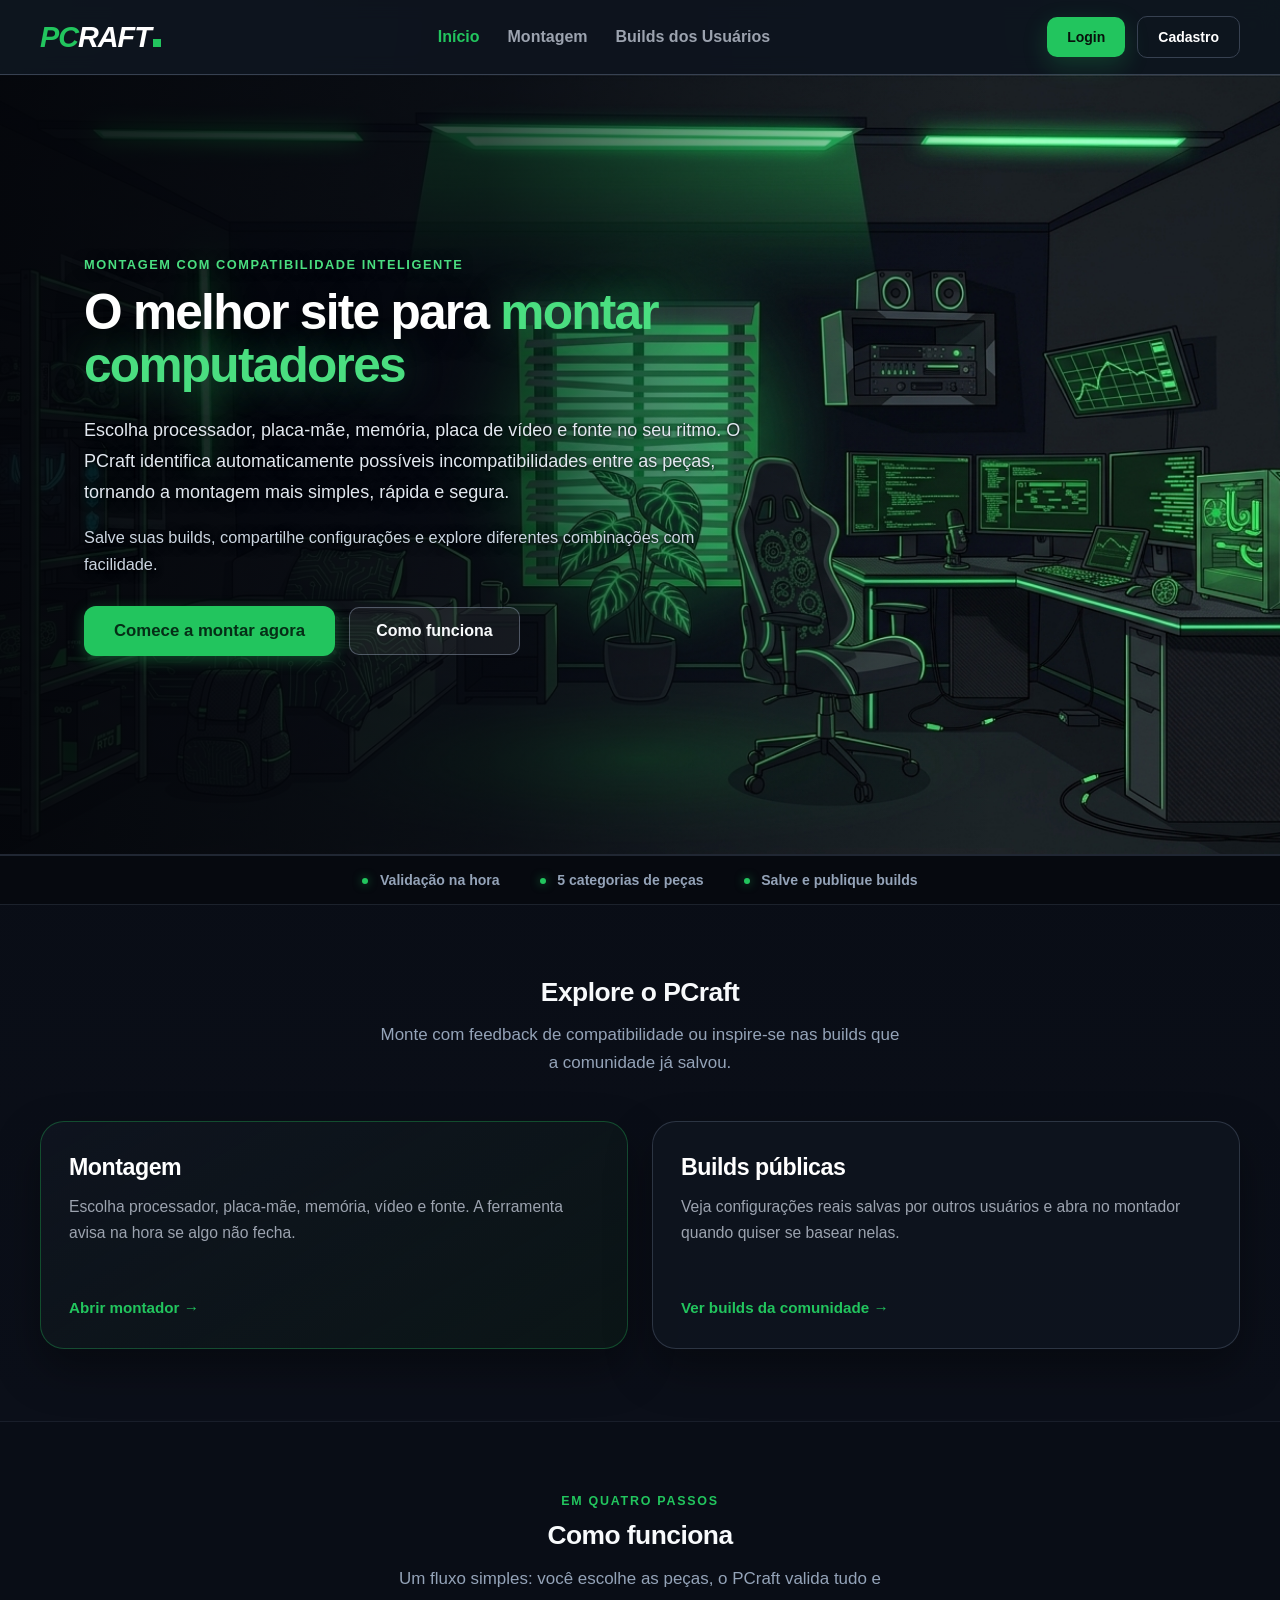
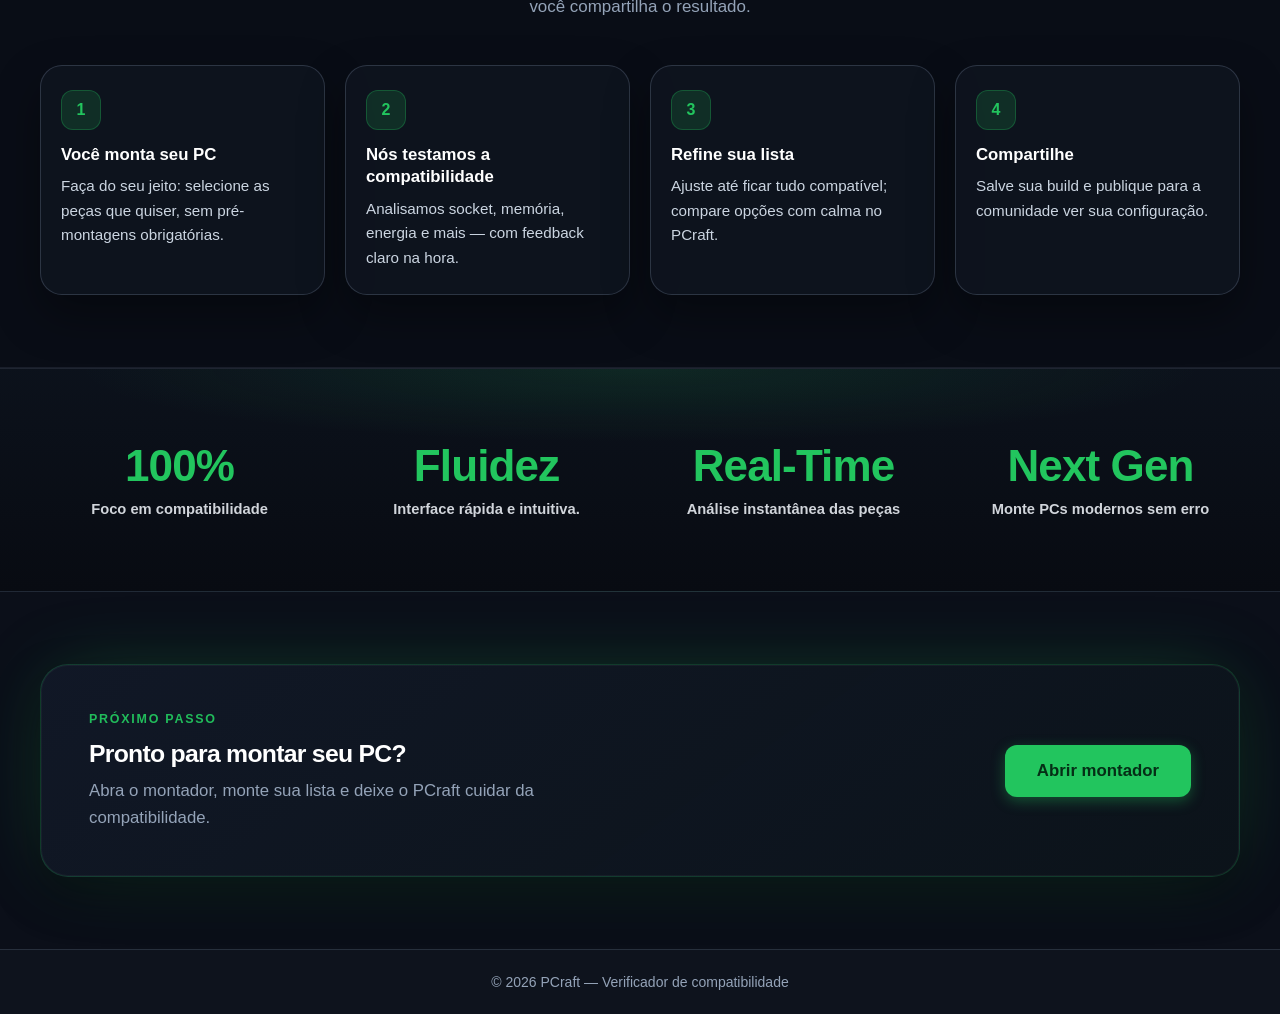
==== commit d6cec3df: "abcere" ====
--- a/PCraft.Core/PCraft.Core/wwwroot/Home page/index.html
+++ b/PCraft.Core/PCraft.Core/wwwroot/Home page/index.html
@@ -1,4 +1,4 @@
-<!DOCTYPE html>
+﻿<!DOCTYPE html>
 <html lang="pt-BR">
 
 <head>
@@ -7,11 +7,11 @@
     <title>PCraft - Monte seu PC ideal</title>
     <link rel="stylesheet" href="style.css">
     <link rel="icon" href="../assets/logo.png" type="image/png">
-    <link rel="stylesheet" href="../Builds/builds.css">
 </head>
 
 <body data-pcraft-page="home">
 
+    <!-- NAVBAR (inalterada) -->
     <nav class="navbar">
         <div class="container nav-content">
             <a href="index.html" class="logo"><span class="logo-c">PC</span>RAFT<span class="logo-dot"></span></a>
@@ -36,22 +36,13 @@
                     <p class="lp-eyebrow">Montagem com compatibilidade inteligente</p>
                     <h1 class="mp-hero-title">O melhor site para <span class="mp-hero-accent">montar computadores</span>
                     </h1>
+                    <p class="mp-hero-lead">
+                        Escolha processador, placa-mãe, memória, placa de vídeo e fonte no seu ritmo.
+                        O PCraft identifica automaticamente possíveis incompatibilidades entre as peças,
+                        tornando a montagem mais simples, rápida e segura.
+                    </p>
                     <p class="mp-hero-sub">
-                        <span class="desktop-text">
-                            Escolha processador, placa-mãe, memória, placa de vídeo e fonte no seu ritmo.
-                            O PCraft identifica automaticamente possíveis incompatibilidades entre as peças,
-                            tornando a montagem mais simples, rápida e segura.
-
-                            <br><br>
-
-                            Salve suas builds, compartilhe configurações e explore diferentes combinações com facilidade.
-                        </span>
-
-                        <span class="mobile-text">
-                            Monte seu PC com segurança.
-                            O PCraft identifica incompatibilidades automaticamente
-                            e ajuda você a criar builds com mais facilidade.
-                        </span>
+                        Salve suas builds, compartilhe configurações e explore diferentes combinações com facilidade.
                     </p>
                     <div class="mp-hero-cta lp-hero-ctas">
                         <a href="../Montagem/index.html" class="mp-btn mp-btn--primary mp-btn--hero">Comece a montar
@@ -74,6 +65,7 @@
         <section class="mp-section mp-actions lp-band lp-band--soft" id="explore">
             <div class="container">
                 <header class="lp-section-head">
+
                     <h2 class="mp-section-title lp-section-title">Explore o PCraft</h2>
                     <p class="mp-section-desc lp-section-lead">Monte com feedback de compatibilidade ou inspire-se nas
                         builds que a comunidade já salvou.</p>
@@ -95,46 +87,59 @@
             </div>
         </section>
 
-        <!-- Builds da comunidade -->
-        <section class="mp-section lp-band" id="vantagens">
+        <!-- Jornada -->
+        <section class="mp-section mp-steps lp-band" id="vantagens">
             <div class="container">
                 <header class="lp-section-head">
-                    <p class="lp-kicker">Builds da comunidade</p>
-                    <h2 class="mp-section-title lp-section-title">
-                        Confira as builds mais recentes
-                    </h2>
-                    <p class="mp-section-desc lp-section-lead">
-                        Explore configurações compartilhadas pela comunidade PCraft.
-                    </p>
+                    <p class="lp-kicker">Em quatro passos</p>
+                    <h2 class="mp-section-title lp-section-title">Como funciona</h2>
+                    <p class="mp-section-desc lp-section-lead">Um fluxo simples: você escolhe as peças, o PCraft valida
+                        tudo e você compartilha o resultado.</p>
                 </header>
-
-                <div id="builds-list" class="builds-grid"></div>
+                <div class="mp-steps-grid">
+                    <div class="mp-step">
+                        <span class="mp-step-num">1</span>
+                        <h3>Você monta seu PC</h3>
+                        <p>Faça do seu jeito: selecione as peças que quiser, sem pré-montagens obrigatórias.</p>
+                    </div>
+                    <div class="mp-step">
+                        <span class="mp-step-num">2</span>
+                        <h3>Nós testamos a compatibilidade</h3>
+                        <p>Analisamos socket, memória, energia e mais — com feedback claro na hora.</p>
+                    </div>
+                    <div class="mp-step">
+                        <span class="mp-step-num">3</span>
+                        <h3>Refine sua lista</h3>
+                        <p>Ajuste até ficar tudo compatível; compare opções com calma no PCraft.</p>
+                    </div>
+                    <div class="mp-step">
+                        <span class="mp-step-num">4</span>
+                        <h3>Compartilhe</h3>
+                        <p>Salve sua build e publique para a comunidade ver sua configuração.</p>
+                    </div>
+                </div>
             </div>
         </section>
 
-        <section class="community-bar">
-            <div class="container">
-                <div class="community-bar-content">
-                    <div class="community-item">
-                        <div>
-                            <small>CPU Favorita</small>
-                            <strong id="topCpu">Carregando...</strong>
-                        </div>
-                    </div>
+        <!-- Números -->
+        <section class="mp-stats lp-stats">
+            <div class="container mp-stats-grid">
+                <div class="mp-stat">
+                    <span class="mp-stat-value">100%</span>
+                    <span class="mp-stat-label">Foco em compatibilidade</span>
+                </div>
+                <div class="mp-stat">
+                    <span class="mp-stat-value">Fluidez</span>
+                    <span class="mp-stat-label">Interface rápida e intuitiva.</span>
+                </div>
+                <div class="mp-stat">
+                    <span class="mp-stat-value">Real-Time</span>
+                    <span class="mp-stat-label">Análise instantânea das peças</span>
+                </div>
 
-                    <div class="community-item">
-                        <div>
-                            <small>GPU Favorita</small>
-                            <strong id="topGpu">Carregando...</strong>
-                        </div>
-                    </div>
-
-                    <div class="community-item">
-                        <div>
-                            <small>Maior Compartilhador</small>
-                            <strong id="topUser">Carregando...</strong>
-                        </div>
-                    </div>
+                <div class="mp-stat">
+                    <span class="mp-stat-value">Next Gen</span>
+                    <span class="mp-stat-label">Monte PCs modernos sem erro</span>
                 </div>
             </div>
         </section>
@@ -162,8 +167,8 @@
         </div>
     </footer>
 
+    <script src="app.js"></script>
     <script src="../Autenticacao/auth.js"></script>
-    <script src="app.js"></script>
 </body>
 
-</html>
+</html>
--- a/PCraft.Core/PCraft.Core/wwwroot/Home page/style.css
+++ b/PCraft.Core/PCraft.Core/wwwroot/Home page/style.css
@@ -14,7 +14,6 @@
     --text-secondary: #9CA3AF;
     --accent: #22C55E;
     --accent-hover: #16A34A;
-    --error: #EF4444;
     --border: #374151;
     --shadow: 0 20px 45px rgba(0, 0, 0, 0.35);
 }
@@ -38,7 +37,7 @@
     padding: 0 20px;
 }
 
-/* Navbar (igual Montagem) */
+/* NAVBAR */
 .navbar {
     position: sticky;
     top: 0;
@@ -76,13 +75,12 @@
     transition: 0.25s;
 }
 
-.nav-links a:hover,
-.nav-links a.active {
-    color: var(--accent);
-}
-
 .nav-links a:hover:not(.active) {
     color: var(--text-primary);
+}
+
+.nav-links a.active {
+    color: var(--accent);
 }
 
 .nav-actions {
@@ -104,7 +102,29 @@
     padding: 0;
 }
 
-.btn-login {
+.navbar .nav-links a {
+    color: var(--text-secondary);
+    text-decoration: none;
+    font-weight: 600;
+    transition: color 0.25s ease;
+}
+
+.navbar .nav-links a:hover:not(.active) {
+    color: var(--text-primary);
+}
+
+.navbar .nav-links a.active {
+    color: var(--accent);
+}
+
+.navbar .logo {
+    text-decoration: none;
+    font-size: 1.6rem;
+    font-weight: 800;
+    color: var(--accent);
+}
+
+.navbar .btn-login {
     padding: 12px 20px;
     background: var(--accent);
     color: #07120b;
@@ -116,12 +136,12 @@
     box-shadow: 0 8px 25px rgba(34, 197, 94, 0.22);
 }
 
-.btn-login:hover {
+.navbar .btn-login:hover {
     background: var(--accent-hover);
     transform: translateY(-2px);
 }
 
-.btn-cadastro {
+.navbar .btn-cadastro {
     padding: 12px 20px;
     background: transparent;
     color: var(--text-primary);
@@ -133,11 +153,12 @@
     transition: 0.25s ease;
 }
 
-.btn-cadastro:hover {
+.navbar .btn-cadastro:hover {
     border-color: var(--accent);
     color: var(--accent);
 }
 
+/* Navbar — bloco sessão [ nome ] [ Sair ] (igual em todas as páginas) */
 .navbar .nav-actions {
     display: flex;
     align-items: center;
@@ -191,41 +212,70 @@
     background: transparent;
     color: var(--text-secondary);
     border: 1px solid var(--border);
+    border-style: solid;
     border-radius: 10px;
     font-weight: 700;
     font-size: 14px;
     font-family: inherit;
     line-height: 1.2;
     cursor: pointer;
+    align-self: center;
+    box-shadow: none;
+    -webkit-appearance: none;
+    appearance: none;
+    transition: border-color 0.25s ease, color 0.25s ease;
+}
+
+.navbar button.btn-logout:hover {
+    border-color: #ef4444;
+    color: #f87171;
+    background: transparent;
+    transform: none;
+    box-shadow: none;
+}
+
+.btn-login,
+.btn-cadastro,
+.btn-primary,
+.btn-secondary,
+.mini-btn {
+    text-decoration: none;
+    display: inline-flex;
+    align-items: center;
+    justify-content: center;
     transition: 0.25s ease;
-}
-
-.navbar button.btn-logout:hover {
-    border-color: var(--error);
-    color: var(--error);
-}
-
-.navbar .logo {
-    font-style: italic;
-    font-weight: 900;
-    font-size: 1.8rem;
-    letter-spacing: -1px;
-    color: #ffffff;
-    display: flex;
-    align-items: baseline;
-    text-decoration: none;
-}
-
-.logo-dot {
-    display: inline-block;
-    width: 8px;
-    height: 8px;
-    background-color: #22c55e;
-    margin-left: 2px;
-}
-
-.logo-c {
-    color: #22c55e;
+    font-weight: 700;
+    border-radius: 10px;
+}
+
+.btn-login,
+.btn-primary {
+    background: var(--accent);
+    color: #07120b;
+    padding: 12px 20px;
+    box-shadow: 0 8px 25px rgba(34, 197, 94, 0.22);
+}
+
+.btn-login:hover,
+.btn-primary:hover {
+    background: var(--accent-hover);
+    transform: translateY(-2px);
+}
+
+.btn-cadastro,
+.btn-secondary,
+.mini-btn {
+    background: transparent;
+    color: var(--text-primary);
+    border: 1px solid var(--border);
+    padding: 12px 20px;
+}
+
+.btn-cadastro:hover,
+.btn-secondary:hover,
+.mini-btn:hover {
+    border-color: var(--accent);
+    color: var(--accent);
 }
 
 /* ========== HOME — tema escuro alinhado a Montagem / Builds ========== */
@@ -823,6 +873,15 @@
 }
 
 @media (max-width: 900px) {
+    .nav-links {
+        display: none;
+    }
+
+    .nav-content {
+        flex-wrap: wrap;
+        justify-content: space-between;
+    }
+
     .mp-bottom-cta-inner {
         flex-direction: column;
         text-align: center;
@@ -831,6 +890,14 @@
 
     .mp-bottom-cta-inner .mp-btn {
         width: 100%;
+    }
+
+    .nav-actions {
+        width: 100%;
+    }
+
+    .nav-actions a {
+        flex: 1;
     }
 }
 
@@ -865,6 +932,27 @@
         grid-template-columns: 1fr;
     }
 
+    .nav-auth {
+        justify-content: center;
+        width: 100%;
+        max-width: none;
+        flex-wrap: wrap;
+        gap: 10px;
+    }
+
+    .auth-user-name {
+        max-width: min(260px, 72vw);
+    }
+
+    .navbar .nav-actions {
+        justify-content: center;
+    }
+
+    .navbar .nav-content {
+        flex-wrap: wrap;
+        justify-content: center;
+        text-align: center;
+    }
 }
 
 @media (max-width: 600px) {
@@ -883,6 +971,13 @@
         width: 100%;
     }
 
+    .navbar .btn-login,
+    .navbar .btn-cadastro {
+        flex: 1 1 auto;
+        text-align: center;
+        justify-content: center;
+    }
+
     .mp-btn--primary {
         width: 100%;
     }
@@ -899,6 +994,27 @@
     .mp-bottom-cta-inner.lp-final-cta {
         padding: 32px 22px;
     }
+}
+.navbar .logo {
+  font-style: italic;
+  font-weight: 900;
+  font-size: 1.8rem;
+  letter-spacing: -1px;
+  color: #ffffff;
+  display: flex;
+  align-items: baseline;
+  text-decoration: none;
+}
+
+.logo-dot {
+  display: inline-block;
+  width: 8px;
+  height: 8px;
+  background-color: #22c55e;
+  margin-left: 2px;
+}
+.logo-c {
+  color: #22c55e;
 }
 .footer {
     text-align: center;
@@ -909,378 +1025,4 @@
 }
 .footer p {
     margin: 0;
-}
-.community-bar {
-    padding: 14px 0 0;
-}
-
-.community-bar-content {
-    display: grid;
-    grid-template-columns: repeat(3, 1fr);
-    gap: 20px;
-}
-
-.community-item {
-    position: relative;
-
-    background:
-        linear-gradient(
-            180deg,
-            rgba(17, 24, 39, 0.96) 0%,
-            rgba(11, 15, 25, 0.98) 100%
-        );
-
-    border: 1px solid rgba(55, 65, 81, 0.7);
-
-    border-radius: 24px;
-
-    padding: 28px;
-
-    overflow: hidden;
-
-    transition:
-        transform .25s ease,
-        border-color .25s ease,
-        box-shadow .25s ease;
-}
-
-.community-item::before {
-    content: "";
-
-    position: absolute;
-
-    top: 0;
-    left: 0;
-
-    width: 100%;
-    height: 3px;
-
-    background: linear-gradient(
-        90deg,
-        transparent,
-        rgba(34,197,94,.9),
-        transparent
-    );
-
-    opacity: .9;
-}
-
-.community-item:hover {
-    transform: translateY(-4px);
-
-    border-color: rgba(34,197,94,.28);
-
-    box-shadow:
-        0 20px 40px rgba(0,0,0,.35),
-        0 0 30px rgba(34,197,94,.06);
-}
-
-.community-item small {
-
-    display: block;
-
-    font-size: .78rem;
-
-    font-weight: 700;
-
-    letter-spacing: .08em;
-
-    text-transform: uppercase;
-
-    color: #22c55e;
-
-    margin-bottom: 14px;
-}
-
-.community-item strong {
-
-    display: block;
-
-    color: #f8fafc;
-
-    font-size: 1.05rem;
-
-    font-weight: 700;
-
-    line-height: 1.6;
-
-    letter-spacing: -.01em;
-}
-
-.community-item strong span {
-
-    display: block;
-
-    margin-top: 10px;
-
-    font-size: .92rem;
-
-    font-weight: 600;
-
-    color: #94a3b8;
-}
-
-@media (max-width: 900px) {
-
-    .community-bar-content {
-        grid-template-columns: 1fr;
-    }
-
-    .community-item {
-        padding: 24px;
-    }
-}
-/* =========================================
-   MOBILE HOME — PCraft
-========================================= */
-
-@media (max-width: 768px) {
-
-    /* CONTAINER */
-    .container {
-        padding: 0 16px;
-    }
-
-
-    /* HERO */
-    .mp-hero {
-
-        min-height: auto;
-
-        padding:
-            48px 0
-            60px;
-
-        background-position: center;
-    }
-
-    .mp-hero-grid {
-        max-width: 100%;
-    }
-
-    .mp-hero > .container.mp-hero-grid {
-        margin-left: auto;
-        padding-left: 16px;
-        padding-right: 16px;
-    }
-
-    .mp-hero-copy {
-        text-align: left;
-    }
-
-    .mp-hero-title {
-
-        font-size: 2.15rem;
-
-        line-height: 1.1;
-
-        margin-bottom: 18px;
-    }
-
-    .mp-hero-lead {
-
-        font-size: .98rem;
-
-        line-height: 1.7;
-
-        margin-bottom: 14px;
-    }
-
-    .mp-hero-sub {
-
-        font-size: .92rem;
-
-        line-height: 1.65;
-
-        margin-bottom: 24px;
-    }
-
-    .lp-hero-ctas {
-        width: 100%;
-        gap: 12px;
-    }
-
-    .lp-hero-ctas a {
-        width: 100%;
-    }
-
-    /* TRUST BAR */
-    .lp-trust-strip {
-        padding: 14px 0;
-    }
-
-    .lp-trust-inner {
-        gap: 10px;
-    }
-
-    .lp-trust-item {
-        font-size: .82rem;
-    }
-
-    /* SECTIONS */
-    .lp-page .mp-section {
-        padding: 52px 0;
-    }
-
-    .lp-section-head {
-        margin-bottom: 30px;
-    }
-
-    .lp-section-title {
-
-        font-size: 2rem !important;
-
-        line-height: 1.15;
-    }
-
-    .lp-section-lead,
-    .mp-section-desc {
-
-        font-size: .95rem;
-
-        line-height: 1.7;
-    }
-
-    /* CARDS */
-    .mp-action-grid,
-    .builds-grid,
-    .community-bar-content,
-    .mp-stats-grid,
-    .mp-steps-grid {
-
-        grid-template-columns: 1fr !important;
-    }
-
-    .mp-action-card,
-    .community-item,
-    .build-card {
-
-        border-radius: 22px;
-    }
-
-    .mp-action-card {
-        min-height: auto;
-    }
-
-    .community-item {
-        padding: 24px;
-    }
-
-    /* BUILDS */
-    .build-card {
-
-        width: 100%;
-
-        overflow: hidden;
-    }
-
-    .build-card img {
-
-        width: 100%;
-
-        height: auto;
-
-        object-fit: cover;
-    }
-
-    /* STATS */
-    .mp-stats {
-        padding: 54px 0;
-    }
-
-    .mp-stat-value {
-        font-size: 2rem;
-    }
-
-    .mp-stat-label {
-        font-size: .9rem;
-    }
-
-    /* CTA FINAL */
-    .mp-bottom-cta-inner {
-
-        padding: 28px 22px;
-
-        border-radius: 24px;
-    }
-
-    .lp-final-title {
-
-        font-size: 1.8rem;
-
-        line-height: 1.15;
-    }
-
-    .lp-final-desc {
-
-        font-size: .95rem;
-
-        line-height: 1.7;
-    }
-
-    .mp-bottom-cta-inner .mp-btn {
-        width: 100%;
-    }
-
-    /* FOOTER */
-    .footer {
-        padding: 26px 16px;
-    }
-
-    .footer p {
-        font-size: .85rem;
-        line-height: 1.6;
-    }
-}
-
-
-/* MOBILE PEQUENO */
-@media (max-width: 480px) {
-
-    .mp-hero-title {
-        font-size: 1.9rem;
-    }
-
-    .lp-section-title {
-        font-size: 1.7rem !important;
-    }
-
-    .mp-btn--hero,
-    .mp-btn--primary,
-    .mp-btn--ghost {
-
-        padding: 14px 18px;
-
-        font-size: .95rem;
-    }
-
-    .community-item strong {
-        font-size: .96rem;
-    }
-
-    .community-item strong span {
-        font-size: .85rem;
-    }
-
-    .mp-action-card,
-    .community-item,
-    .build-card {
-        padding: 20px;
-    }
-}
-/* TEXTO HERO MOBILE */
-
-.mobile-text {
-    display: none;
-}
-
-@media (max-width: 768px) {
-
-    .desktop-text {
-        display: none;
-    }
-
-    .mobile-text {
-        display: block;
-    }
 }
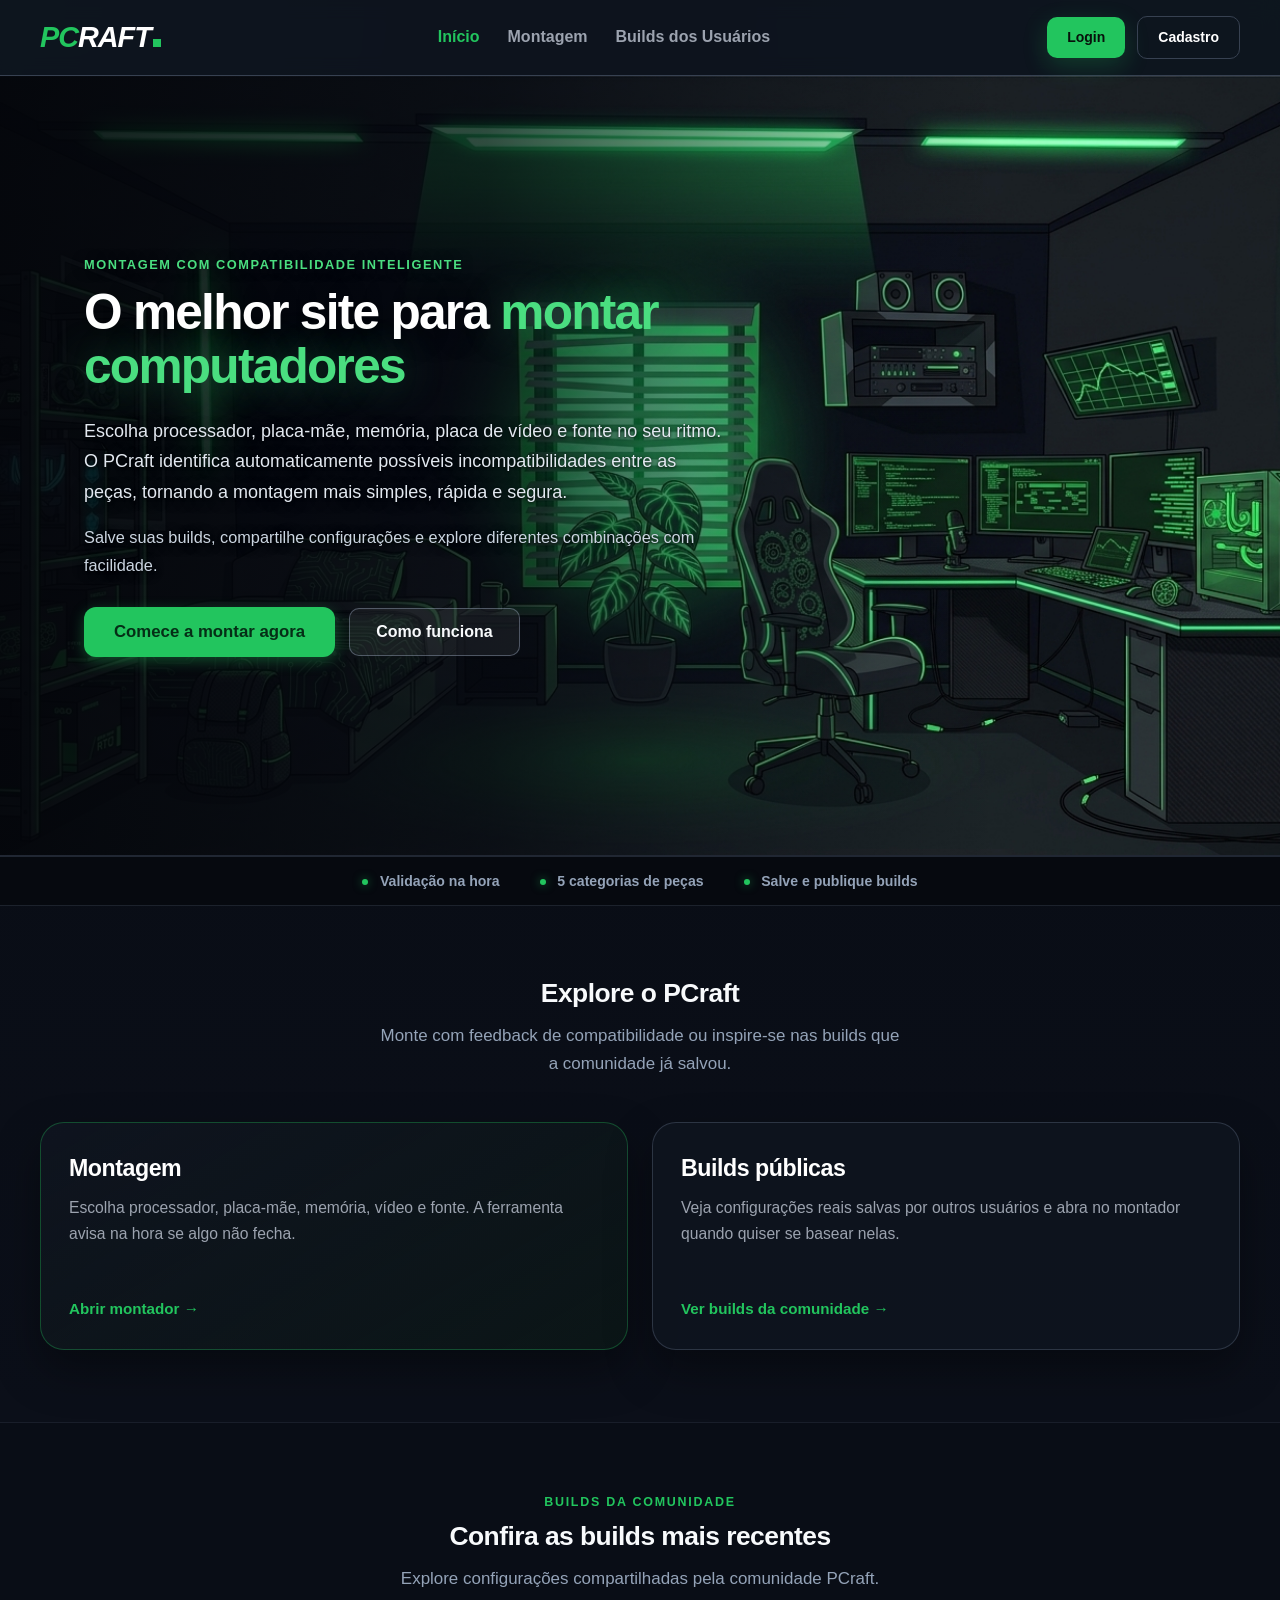
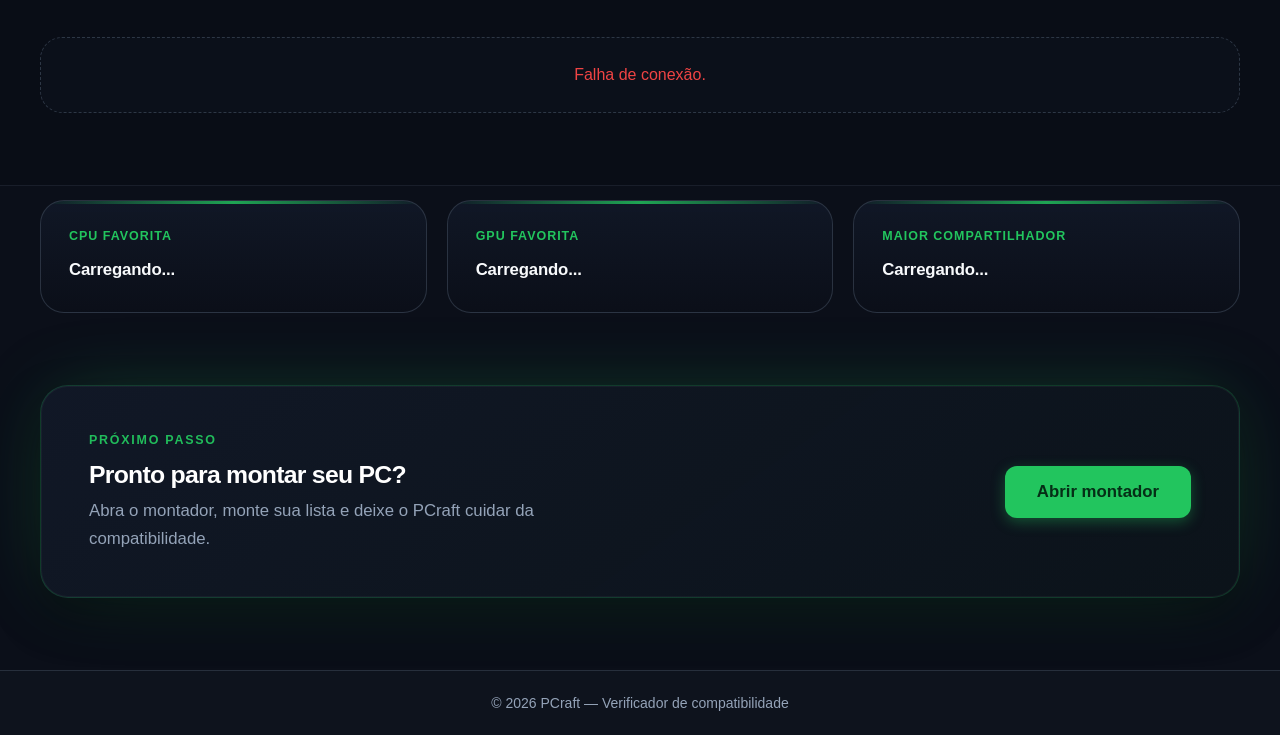
==== commit 76d47c8b: "a" ====
--- a/PCraft.Core/PCraft.Core/wwwroot/Home page/index.html
+++ b/PCraft.Core/PCraft.Core/wwwroot/Home page/index.html
@@ -7,11 +7,11 @@
     <title>PCraft - Monte seu PC ideal</title>
     <link rel="stylesheet" href="style.css">
     <link rel="icon" href="../assets/logo.png" type="image/png">
+    <link rel="stylesheet" href="../Builds/builds.css">
 </head>
 
 <body data-pcraft-page="home">
 
-    <!-- NAVBAR (inalterada) -->
     <nav class="navbar">
         <div class="container nav-content">
             <a href="index.html" class="logo"><span class="logo-c">PC</span>RAFT<span class="logo-dot"></span></a>
@@ -30,7 +30,7 @@
 
     <main class="home-main lp-page">
         <!-- Hero -->
-        <section class="mp-hero" id="inicio">
+       <section class="mp-hero" id="inicio">
             <div class="container mp-hero-grid">
                 <div class="mp-hero-copy">
                     <p class="lp-eyebrow">Montagem com compatibilidade inteligente</p>
@@ -65,7 +65,6 @@
         <section class="mp-section mp-actions lp-band lp-band--soft" id="explore">
             <div class="container">
                 <header class="lp-section-head">
-
                     <h2 class="mp-section-title lp-section-title">Explore o PCraft</h2>
                     <p class="mp-section-desc lp-section-lead">Monte com feedback de compatibilidade ou inspire-se nas
                         builds que a comunidade já salvou.</p>
@@ -87,59 +86,46 @@
             </div>
         </section>
 
-        <!-- Jornada -->
-        <section class="mp-section mp-steps lp-band" id="vantagens">
+        <!-- Builds da comunidade -->
+        <section class="mp-section lp-band" id="vantagens">
             <div class="container">
                 <header class="lp-section-head">
-                    <p class="lp-kicker">Em quatro passos</p>
-                    <h2 class="mp-section-title lp-section-title">Como funciona</h2>
-                    <p class="mp-section-desc lp-section-lead">Um fluxo simples: você escolhe as peças, o PCraft valida
-                        tudo e você compartilha o resultado.</p>
+                    <p class="lp-kicker">Builds da comunidade</p>
+                    <h2 class="mp-section-title lp-section-title">
+                        Confira as builds mais recentes
+                    </h2>
+                    <p class="mp-section-desc lp-section-lead">
+                        Explore configurações compartilhadas pela comunidade PCraft.
+                    </p>
                 </header>
-                <div class="mp-steps-grid">
-                    <div class="mp-step">
-                        <span class="mp-step-num">1</span>
-                        <h3>Você monta seu PC</h3>
-                        <p>Faça do seu jeito: selecione as peças que quiser, sem pré-montagens obrigatórias.</p>
-                    </div>
-                    <div class="mp-step">
-                        <span class="mp-step-num">2</span>
-                        <h3>Nós testamos a compatibilidade</h3>
-                        <p>Analisamos socket, memória, energia e mais — com feedback claro na hora.</p>
-                    </div>
-                    <div class="mp-step">
-                        <span class="mp-step-num">3</span>
-                        <h3>Refine sua lista</h3>
-                        <p>Ajuste até ficar tudo compatível; compare opções com calma no PCraft.</p>
-                    </div>
-                    <div class="mp-step">
-                        <span class="mp-step-num">4</span>
-                        <h3>Compartilhe</h3>
-                        <p>Salve sua build e publique para a comunidade ver sua configuração.</p>
-                    </div>
-                </div>
+
+                <div id="builds-list" class="builds-grid"></div>
             </div>
         </section>
 
-        <!-- Números -->
-        <section class="mp-stats lp-stats">
-            <div class="container mp-stats-grid">
-                <div class="mp-stat">
-                    <span class="mp-stat-value">100%</span>
-                    <span class="mp-stat-label">Foco em compatibilidade</span>
-                </div>
-                <div class="mp-stat">
-                    <span class="mp-stat-value">Fluidez</span>
-                    <span class="mp-stat-label">Interface rápida e intuitiva.</span>
-                </div>
-                <div class="mp-stat">
-                    <span class="mp-stat-value">Real-Time</span>
-                    <span class="mp-stat-label">Análise instantânea das peças</span>
-                </div>
+        <section class="community-bar">
+            <div class="container">
+                <div class="community-bar-content">
+                    <div class="community-item">
+                        <div>
+                            <small>CPU Favorita</small>
+                            <strong id="topCpu">Carregando...</strong>
+                        </div>
+                    </div>
 
-                <div class="mp-stat">
-                    <span class="mp-stat-value">Next Gen</span>
-                    <span class="mp-stat-label">Monte PCs modernos sem erro</span>
+                    <div class="community-item">
+                        <div>
+                            <small>GPU Favorita</small>
+                            <strong id="topGpu">Carregando...</strong>
+                        </div>
+                    </div>
+
+                    <div class="community-item">
+                        <div>
+                            <small>Maior Compartilhador</small>
+                            <strong id="topUser">Carregando...</strong>
+                        </div>
+                    </div>
                 </div>
             </div>
         </section>
@@ -167,8 +153,8 @@
         </div>
     </footer>
 
+    <script src="../Autenticacao/auth.js"></script>
     <script src="app.js"></script>
-    <script src="../Autenticacao/auth.js"></script>
 </body>
 
-</html>+</html>
--- a/PCraft.Core/PCraft.Core/wwwroot/Home page/style.css
+++ b/PCraft.Core/PCraft.Core/wwwroot/Home page/style.css
@@ -1,4 +1,4 @@
-﻿* {
+* {
     margin: 0;
     padding: 0;
     box-sizing: border-box;
@@ -14,6 +14,7 @@
     --text-secondary: #9CA3AF;
     --accent: #22C55E;
     --accent-hover: #16A34A;
+    --error: #EF4444;
     --border: #374151;
     --shadow: 0 20px 45px rgba(0, 0, 0, 0.35);
 }
@@ -37,7 +38,7 @@
     padding: 0 20px;
 }
 
-/* NAVBAR */
+/* Navbar (igual Montagem) */
 .navbar {
     position: sticky;
     top: 0;
@@ -75,12 +76,13 @@
     transition: 0.25s;
 }
 
+.nav-links a:hover,
+.nav-links a.active {
+    color: var(--accent);
+}
+
 .nav-links a:hover:not(.active) {
     color: var(--text-primary);
-}
-
-.nav-links a.active {
-    color: var(--accent);
 }
 
 .nav-actions {
@@ -102,29 +104,7 @@
     padding: 0;
 }
 
-.navbar .nav-links a {
-    color: var(--text-secondary);
-    text-decoration: none;
-    font-weight: 600;
-    transition: color 0.25s ease;
-}
-
-.navbar .nav-links a:hover:not(.active) {
-    color: var(--text-primary);
-}
-
-.navbar .nav-links a.active {
-    color: var(--accent);
-}
-
-.navbar .logo {
-    text-decoration: none;
-    font-size: 1.6rem;
-    font-weight: 800;
-    color: var(--accent);
-}
-
-.navbar .btn-login {
+.btn-login {
     padding: 12px 20px;
     background: var(--accent);
     color: #07120b;
@@ -136,12 +116,12 @@
     box-shadow: 0 8px 25px rgba(34, 197, 94, 0.22);
 }
 
-.navbar .btn-login:hover {
+.btn-login:hover {
     background: var(--accent-hover);
     transform: translateY(-2px);
 }
 
-.navbar .btn-cadastro {
+.btn-cadastro {
     padding: 12px 20px;
     background: transparent;
     color: var(--text-primary);
@@ -153,12 +133,11 @@
     transition: 0.25s ease;
 }
 
-.navbar .btn-cadastro:hover {
+.btn-cadastro:hover {
     border-color: var(--accent);
     color: var(--accent);
 }
 
-/* Navbar — bloco sessão [ nome ] [ Sair ] (igual em todas as páginas) */
 .navbar .nav-actions {
     display: flex;
     align-items: center;
@@ -212,70 +191,41 @@
     background: transparent;
     color: var(--text-secondary);
     border: 1px solid var(--border);
-    border-style: solid;
     border-radius: 10px;
     font-weight: 700;
     font-size: 14px;
     font-family: inherit;
     line-height: 1.2;
     cursor: pointer;
-    align-self: center;
-    box-shadow: none;
-    -webkit-appearance: none;
-    appearance: none;
-    transition: border-color 0.25s ease, color 0.25s ease;
+    transition: 0.25s ease;
 }
 
 .navbar button.btn-logout:hover {
-    border-color: #ef4444;
-    color: #f87171;
-    background: transparent;
-    transform: none;
-    box-shadow: none;
-}
-
-.btn-login,
-.btn-cadastro,
-.btn-primary,
-.btn-secondary,
-.mini-btn {
+    border-color: var(--error);
+    color: var(--error);
+}
+
+.navbar .logo {
+    font-style: italic;
+    font-weight: 900;
+    font-size: 1.8rem;
+    letter-spacing: -1px;
+    color: #ffffff;
+    display: flex;
+    align-items: baseline;
     text-decoration: none;
-    display: inline-flex;
-    align-items: center;
-    justify-content: center;
-    transition: 0.25s ease;
-    font-weight: 700;
-    border-radius: 10px;
-}
-
-.btn-login,
-.btn-primary {
-    background: var(--accent);
-    color: #07120b;
-    padding: 12px 20px;
-    box-shadow: 0 8px 25px rgba(34, 197, 94, 0.22);
-}
-
-.btn-login:hover,
-.btn-primary:hover {
-    background: var(--accent-hover);
-    transform: translateY(-2px);
-}
-
-.btn-cadastro,
-.btn-secondary,
-.mini-btn {
-    background: transparent;
-    color: var(--text-primary);
-    border: 1px solid var(--border);
-    padding: 12px 20px;
-}
-
-.btn-cadastro:hover,
-.btn-secondary:hover,
-.mini-btn:hover {
-    border-color: var(--accent);
-    color: var(--accent);
+}
+
+.logo-dot {
+    display: inline-block;
+    width: 8px;
+    height: 8px;
+    background-color: #22c55e;
+    margin-left: 2px;
+}
+
+.logo-c {
+    color: #22c55e;
 }
 
 /* ========== HOME — tema escuro alinhado a Montagem / Builds ========== */
@@ -473,7 +423,7 @@
     max-width: min(720px, 100%);
 }
 
-/* Conteúdo do hero um pouco à esquerda (evita sensação de “no meio” da imagem) */
+/* Conteúdo do hero um pouco à esquerda (mantido na esquerda conforme solicitado) */
 .mp-hero > .container.mp-hero-grid {
     margin-left: clamp(16px, 5vw, 80px);
     margin-right: auto;
@@ -481,6 +431,7 @@
 
 .mp-hero-copy {
     min-width: 0;
+    max-width: 640px; /* Limita a largura para o texto não ficar muito esticado horizontalmente, sem espremer demais */
 }
 
 .mp-hero-title {
@@ -873,15 +824,6 @@
 }
 
 @media (max-width: 900px) {
-    .nav-links {
-        display: none;
-    }
-
-    .nav-content {
-        flex-wrap: wrap;
-        justify-content: space-between;
-    }
-
     .mp-bottom-cta-inner {
         flex-direction: column;
         text-align: center;
@@ -890,14 +832,6 @@
 
     .mp-bottom-cta-inner .mp-btn {
         width: 100%;
-    }
-
-    .nav-actions {
-        width: 100%;
-    }
-
-    .nav-actions a {
-        flex: 1;
     }
 }
 
@@ -932,27 +866,6 @@
         grid-template-columns: 1fr;
     }
 
-    .nav-auth {
-        justify-content: center;
-        width: 100%;
-        max-width: none;
-        flex-wrap: wrap;
-        gap: 10px;
-    }
-
-    .auth-user-name {
-        max-width: min(260px, 72vw);
-    }
-
-    .navbar .nav-actions {
-        justify-content: center;
-    }
-
-    .navbar .nav-content {
-        flex-wrap: wrap;
-        justify-content: center;
-        text-align: center;
-    }
 }
 
 @media (max-width: 600px) {
@@ -971,13 +884,6 @@
         width: 100%;
     }
 
-    .navbar .btn-login,
-    .navbar .btn-cadastro {
-        flex: 1 1 auto;
-        text-align: center;
-        justify-content: center;
-    }
-
     .mp-btn--primary {
         width: 100%;
     }
@@ -994,27 +900,6 @@
     .mp-bottom-cta-inner.lp-final-cta {
         padding: 32px 22px;
     }
-}
-.navbar .logo {
-  font-style: italic;
-  font-weight: 900;
-  font-size: 1.8rem;
-  letter-spacing: -1px;
-  color: #ffffff;
-  display: flex;
-  align-items: baseline;
-  text-decoration: none;
-}
-
-.logo-dot {
-  display: inline-block;
-  width: 8px;
-  height: 8px;
-  background-color: #22c55e;
-  margin-left: 2px;
-}
-.logo-c {
-  color: #22c55e;
 }
 .footer {
     text-align: center;
@@ -1025,4 +910,378 @@
 }
 .footer p {
     margin: 0;
+}
+.community-bar {
+    padding: 14px 0 0;
+}
+
+.community-bar-content {
+    display: grid;
+    grid-template-columns: repeat(3, 1fr);
+    gap: 20px;
+}
+
+.community-item {
+    position: relative;
+
+    background:
+        linear-gradient(
+            180deg,
+            rgba(17, 24, 39, 0.96) 0%,
+            rgba(11, 15, 25, 0.98) 100%
+        );
+
+    border: 1px solid rgba(55, 65, 81, 0.7);
+
+    border-radius: 24px;
+
+    padding: 28px;
+
+    overflow: hidden;
+
+    transition:
+        transform .25s ease,
+        border-color .25s ease,
+        box-shadow .25s ease;
+}
+
+.community-item::before {
+    content: "";
+
+    position: absolute;
+
+    top: 0;
+    left: 0;
+
+    width: 100%;
+    height: 3px;
+
+    background: linear-gradient(
+        90deg,
+        transparent,
+        rgba(34,197,94,.9),
+        transparent
+    );
+
+    opacity: .9;
+}
+
+.community-item:hover {
+    transform: translateY(-4px);
+
+    border-color: rgba(34,197,94,.28);
+
+    box-shadow:
+        0 20px 40px rgba(0,0,0,.35),
+        0 0 30px rgba(34,197,94,.06);
+}
+
+.community-item small {
+
+    display: block;
+
+    font-size: .78rem;
+
+    font-weight: 700;
+
+    letter-spacing: .08em;
+
+    text-transform: uppercase;
+
+    color: #22c55e;
+
+    margin-bottom: 14px;
+}
+
+.community-item strong {
+
+    display: block;
+
+    color: #f8fafc;
+
+    font-size: 1.05rem;
+
+    font-weight: 700;
+
+    line-height: 1.6;
+
+    letter-spacing: -.01em;
+}
+
+.community-item strong span {
+
+    display: block;
+
+    margin-top: 10px;
+
+    font-size: .92rem;
+
+    font-weight: 600;
+
+    color: #94a3b8;
+}
+
+@media (max-width: 900px) {
+
+    .community-bar-content {
+        grid-template-columns: 1fr;
+    }
+
+    .community-item {
+        padding: 24px;
+    }
+}
+/* =========================================
+   MOBILE HOME — PCraft
+========================================= */
+
+@media (max-width: 768px) {
+
+    /* CONTAINER */
+    .container {
+        padding: 0 16px;
+    }
+
+
+    /* HERO */
+    .mp-hero {
+
+        min-height: auto;
+
+        padding:
+            48px 0
+            60px;
+
+        background-position: center;
+    }
+
+    .mp-hero-grid {
+        max-width: 100%;
+    }
+
+    .mp-hero > .container.mp-hero-grid {
+        margin-left: auto;
+        padding-left: 16px;
+        padding-right: 16px;
+    }
+
+    .mp-hero-copy {
+        text-align: left;
+    }
+
+    .mp-hero-title {
+
+        font-size: 2.15rem;
+
+        line-height: 1.1;
+
+        margin-bottom: 18px;
+    }
+
+    .mp-hero-lead {
+
+        font-size: .98rem;
+
+        line-height: 1.7;
+
+        margin-bottom: 14px;
+    }
+
+    .mp-hero-sub {
+
+        font-size: .92rem;
+
+        line-height: 1.65;
+
+        margin-bottom: 24px;
+    }
+
+    .lp-hero-ctas {
+        width: 100%;
+        gap: 12px;
+    }
+
+    .lp-hero-ctas a {
+        width: 100%;
+    }
+
+    /* TRUST BAR */
+    .lp-trust-strip {
+        padding: 14px 0;
+    }
+
+    .lp-trust-inner {
+        gap: 10px;
+    }
+
+    .lp-trust-item {
+        font-size: .82rem;
+    }
+
+    /* SECTIONS */
+    .lp-page .mp-section {
+        padding: 52px 0;
+    }
+
+    .lp-section-head {
+        margin-bottom: 30px;
+    }
+
+    .lp-section-title {
+
+        font-size: 2rem !important;
+
+        line-height: 1.15;
+    }
+
+    .lp-section-lead,
+    .mp-section-desc {
+
+        font-size: .95rem;
+
+        line-height: 1.7;
+    }
+
+    /* CARDS */
+    .mp-action-grid,
+    .builds-grid,
+    .community-bar-content,
+    .mp-stats-grid,
+    .mp-steps-grid {
+
+        grid-template-columns: 1fr !important;
+    }
+
+    .mp-action-card,
+    .community-item,
+    .build-card {
+
+        border-radius: 22px;
+    }
+
+    .mp-action-card {
+        min-height: auto;
+    }
+
+    .community-item {
+        padding: 24px;
+    }
+
+    /* BUILDS */
+    .build-card {
+
+        width: 100%;
+
+        overflow: hidden;
+    }
+
+    .build-card img {
+
+        width: 100%;
+
+        height: auto;
+
+        object-fit: cover;
+    }
+
+    /* STATS */
+    .mp-stats {
+        padding: 54px 0;
+    }
+
+    .mp-stat-value {
+        font-size: 2rem;
+    }
+
+    .mp-stat-label {
+        font-size: .9rem;
+    }
+
+    /* CTA FINAL */
+    .mp-bottom-cta-inner {
+
+        padding: 28px 22px;
+
+        border-radius: 24px;
+    }
+
+    .lp-final-title {
+
+        font-size: 1.8rem;
+
+        line-height: 1.15;
+    }
+
+    .lp-final-desc {
+
+        font-size: .95rem;
+
+        line-height: 1.7;
+    }
+
+    .mp-bottom-cta-inner .mp-btn {
+        width: 100%;
+    }
+
+    /* FOOTER */
+    .footer {
+        padding: 26px 16px;
+    }
+
+    .footer p {
+        font-size: .85rem;
+        line-height: 1.6;
+    }
+}
+
+
+/* MOBILE PEQUENO */
+@media (max-width: 480px) {
+
+    .mp-hero-title {
+        font-size: 1.9rem;
+    }
+
+    .lp-section-title {
+        font-size: 1.7rem !important;
+    }
+
+    .mp-btn--hero,
+    .mp-btn--primary,
+    .mp-btn--ghost {
+
+        padding: 14px 18px;
+
+        font-size: .95rem;
+    }
+
+    .community-item strong {
+        font-size: .96rem;
+    }
+
+    .community-item strong span {
+        font-size: .85rem;
+    }
+
+    .mp-action-card,
+    .community-item,
+    .build-card {
+        padding: 20px;
+    }
+}
+/* TEXTO HERO MOBILE */
+
+.mobile-text {
+    display: none;
+}
+
+@media (max-width: 768px) {
+
+    .desktop-text {
+        display: none;
+    }
+
+    .mobile-text {
+        display: block;
+    }
 }
--- a/PCraft.Core/PCraft.Core/wwwroot/Builds/builds.css
+++ b/PCraft.Core/PCraft.Core/wwwroot/Builds/builds.css
@@ -0,0 +1,809 @@
+﻿* {
+    margin: 0;
+    padding: 0;
+    box-sizing: border-box;
+    font-family: Arial, Helvetica, sans-serif;
+}
+
+:root {
+    --bg-primary: #0B0F19;
+    --bg-secondary: #0F141F;
+    --bg-card: #111827;
+    --text-primary: #ffffff;
+    --text-secondary: #9CA3AF;
+    --accent: #22C55E;
+    --accent-hover: #16A34A;
+    --error: #EF4444;
+    --border: #374151;
+    --shadow: 0 20px 45px rgba(0, 0, 0, 0.35);
+}
+
+body {
+    background:
+        radial-gradient(circle at top right, rgba(34, 197, 94, 0.10), transparent 25%),
+        radial-gradient(circle at top left, rgba(34, 197, 94, 0.08), transparent 20%),
+        var(--bg-primary);
+    color: var(--text-primary);
+    min-height: 100vh;
+}
+
+.container {
+    max-width: 1240px;
+    margin: 0 auto;
+    padding: 0 20px;
+}
+
+.navbar {
+    position: sticky;
+    top: 0;
+    z-index: 1000;
+    background: rgba(15, 20, 31, 0.85);
+    backdrop-filter: blur(10px);
+    border-bottom: 1px solid rgba(55, 65, 81, 0.7);
+    padding: 16px 0;
+}
+
+.nav-content {
+    display: flex;
+    justify-content: space-between;
+    align-items: center;
+    gap: 20px;
+}
+
+.logo {
+    text-decoration: none;
+    font-size: 1.6rem;
+    font-weight: 800;
+    color: var(--accent);
+}
+
+.nav-links {
+    list-style: none;
+    display: flex;
+    gap: 28px;
+    flex: 1;
+    justify-content: center;
+}
+
+.nav-links a {
+    color: var(--text-secondary);
+    text-decoration: none;
+    font-weight: 600;
+    transition: color 0.25s ease;
+}
+
+.nav-links a.active {
+    color: var(--accent);
+}
+
+.nav-links a:hover:not(.active) {
+    color: var(--text-primary);
+}
+
+/* Igual Home / Montagem — área Login + Cadastro */
+.navbar .nav-actions {
+    display: flex;
+    align-items: center;
+    justify-content: flex-end;
+    gap: 12px;
+    flex-wrap: wrap;
+    min-height: 42px;
+}
+
+.navbar .btn-login {
+    padding: 12px 20px;
+    background: var(--accent);
+    color: #07120b;
+    text-decoration: none;
+    border-radius: 10px;
+    font-weight: 700;
+    font-size: 14px;
+    transition: background 0.25s ease, transform 0.25s ease, box-shadow 0.25s ease;
+    box-shadow: 0 8px 25px rgba(34, 197, 94, 0.22);
+    border: none;
+    display: inline-flex;
+    align-items: center;
+    justify-content: center;
+    line-height: 1.2;
+}
+
+.navbar .btn-login:hover {
+    background: var(--accent-hover);
+    transform: translateY(-2px);
+}
+
+.navbar .btn-cadastro {
+    padding: 12px 20px;
+    background: transparent;
+    color: var(--text-primary);
+    text-decoration: none;
+    border: 1px solid var(--border);
+    border-radius: 10px;
+    font-weight: 700;
+    font-size: 14px;
+    transition: border-color 0.25s ease, color 0.25s ease;
+    display: inline-flex;
+    align-items: center;
+    justify-content: center;
+    line-height: 1.2;
+}
+
+.navbar .btn-cadastro:hover {
+    border-color: var(--accent);
+    color: var(--accent);
+}
+
+.nav-auth {
+    display: inline-flex;
+    align-items: center;
+    justify-content: flex-end;
+    gap: 10px;
+    flex-wrap: nowrap;
+    max-width: min(380px, 100%);
+}
+
+.auth-user-name {
+    flex: 0 1 auto;
+    min-width: 0;
+    display: inline-flex;
+    align-items: center;
+    justify-content: center;
+    box-sizing: border-box;
+    height: 42px;
+    padding: 0 16px;
+    font-size: 14px;
+    font-weight: 700;
+    line-height: 1.2;
+    color: var(--text-primary);
+    background: rgba(31, 41, 55, 0.75);
+    border: 1px solid rgba(55, 65, 81, 0.9);
+    border-radius: 10px;
+    overflow: hidden;
+    text-overflow: ellipsis;
+    white-space: nowrap;
+    max-width: min(240px, 56vw);
+}
+
+.navbar button.btn-logout {
+    flex-shrink: 0;
+    box-sizing: border-box;
+    height: 42px;
+    min-height: 42px;
+    padding: 0 18px;
+    margin: 0;
+    display: inline-flex;
+    align-items: center;
+    justify-content: center;
+    background: transparent;
+    color: var(--text-secondary);
+    border: 1px solid var(--border);
+    border-radius: 10px;
+    font-weight: 700;
+    font-size: 14px;
+    font-family: inherit;
+    line-height: 1.2;
+    cursor: pointer;
+    transition: border-color 0.25s ease, color 0.25s ease;
+    -webkit-appearance: none;
+    appearance: none;
+}
+
+.navbar button.btn-logout:hover {
+    border-color: #ef4444;
+    color: #f87171;
+}
+
+.main-content {
+    padding: 36px 0 54px;
+}
+
+
+
+.page-header {
+    text-align: center;
+    margin-bottom: 32px;
+}
+
+.page-header h1 {
+    font-size: 2.25rem;
+    color: var(--accent);
+    margin-bottom: 10px;
+    letter-spacing: -0.02em;
+}
+
+.page-header p {
+    color: var(--text-secondary);
+    font-size: 1.05rem;
+    line-height: 1.6;
+}
+
+.builds-grid {
+    display: grid;
+    grid-template-columns: repeat(auto-fill, minmax(320px, 1fr));
+    gap: 22px;
+}
+
+.pagination-container {
+    display: flex;
+    justify-content: center;
+    margin-top: 48px;
+}
+
+.pagination-buttons {
+    display: flex;
+    align-items: center;
+    gap: 8px;
+    background: var(--bg-card);
+    padding: 8px 16px;
+    border-radius: 12px;
+    border: 1px solid rgba(55, 65, 81, 0.75);
+    box-shadow: var(--shadow);
+}
+
+.btn-page {
+    background: transparent;
+    color: var(--text-primary);
+    border: 1px solid transparent;
+    border-radius: 8px;
+    min-width: 36px;
+    height: 36px;
+    display: flex;
+    align-items: center;
+    justify-content: center;
+    font-weight: 600;
+    font-size: 0.9rem;
+    cursor: pointer;
+    transition: all 0.2s ease;
+}
+
+.btn-page:not(.disabled):hover {
+    background: rgba(255, 255, 255, 0.1);
+    border-color: rgba(255, 255, 255, 0.2);
+}
+
+.btn-page.active {
+    background: var(--accent);
+    color: #000;
+    border-color: var(--accent);
+}
+
+.btn-page.disabled {
+    opacity: 0.5;
+    cursor: not-allowed;
+}
+
+.pagination-dots {
+    color: var(--text-secondary);
+    padding: 0 4px;
+}
+
+.build-card {
+    position: relative;
+    border: 1px solid rgba(55, 65, 81, 0.75);
+    border-radius: 22px;
+    padding: 0;
+    background: var(--bg-card);
+    box-shadow: var(--shadow);
+    transition: transform 0.25s ease, border-color 0.25s ease, box-shadow 0.25s ease;
+    overflow: hidden;
+    display: flex;
+    flex-direction: column;
+}
+
+.build-card::before {
+    content: '';
+    position: absolute;
+    top: 0;
+    left: 0;
+    right: 0;
+    height: 3px;
+    background: linear-gradient(90deg, transparent, rgba(34, 197, 94, 0.45), transparent);
+    opacity: 0;
+    transition: opacity 0.25s ease;
+    z-index: 10;
+}
+
+.build-card:hover {
+    transform: translateY(-6px);
+    border-color: rgba(34, 197, 94, 0.35);
+    box-shadow: 0 24px 50px rgba(0, 0, 0, 0.4), 0 0 0 1px rgba(34, 197, 94, 0.08);
+}
+
+.build-card:hover::before {
+    opacity: 1;
+}
+
+.build-card-image {
+    width: 100%;
+    height: 180px;
+    background: #1f2937;
+    overflow: hidden;
+    position: relative;
+    border-bottom: 1px solid rgba(55, 65, 81, 0.5);
+}
+
+.build-card-image img {
+    width: 100%;
+    height: 100%;
+    object-fit: cover;
+    transition: transform 0.4s ease;
+}
+
+.build-card:hover .build-card-image img {
+    transform: scale(1.05);
+}
+
+.build-card-content {
+    padding: 20px 22px;
+    display: flex;
+    flex-direction: column;
+    flex: 1;
+}
+
+.build-card-title {
+    font-size: 1.25rem;
+    font-weight: 800;
+    color: var(--text-primary);
+    margin-bottom: 12px;
+    line-height: 1.3;
+    word-break: break-word;
+}
+
+.build-specs-box {
+    background: rgba(31, 41, 55, 0.4);
+    border-left: 3px solid var(--accent);
+    padding: 12px 14px;
+    border-radius: 0 8px 8px 0;
+    margin-bottom: 16px;
+}
+
+.build-desc {
+    font-size: 0.85rem;
+    font-style: italic;
+    color: var(--text-secondary);
+    margin-bottom: 10px;
+    line-height: 1.4;
+}
+
+.build-specs {
+    list-style: none;
+    margin: 0;
+    padding: 0;
+    display: flex;
+    flex-direction: column;
+    gap: 6px;
+}
+
+.build-specs li {
+    font-size: 0.85rem;
+    color: var(--text-primary);
+    line-height: 1.4;
+}
+
+.build-badges {
+    display: flex;
+    gap: 8px;
+    margin-bottom: 16px;
+}
+
+.build-badge {
+    display: inline-flex;
+    align-items: center;
+    border-radius: 6px;
+    padding: 4px 10px;
+    font-size: 0.75rem;
+    font-weight: 700;
+    background: rgba(55, 65, 81, 0.5);
+    color: var(--text-secondary);
+}
+
+.build-badge.publica {
+    background: rgba(34, 197, 94, 0.15);
+    color: var(--accent);
+}
+
+.build-badge.incompatible {
+    background: rgba(239, 68, 68, 0.15);
+    color: #ef4444; /* Red color */
+    border: 1px solid rgba(239, 68, 68, 0.3);
+}
+
+.build-footer {
+    display: flex;
+    justify-content: space-between;
+    align-items: center;
+    margin-bottom: 16px;
+    margin-top: auto;
+}
+
+.build-author-info {
+    font-size: 0.85rem;
+    color: var(--text-secondary);
+}
+
+.build-author-info strong {
+    color: var(--text-primary);
+}
+
+.build-meta-sep {
+    opacity: 0.5;
+    margin: 0 4px;
+}
+
+.build-meta-date {
+    color: var(--accent);
+    font-weight: 600;
+}
+
+.card-actions {
+    display: flex;
+    gap: 10px;
+    flex-wrap: wrap;
+    padding-top: 16px;
+    border-top: 1px solid rgba(55, 65, 81, 0.5);
+}
+
+.btn-action {
+    border-radius: 10px;
+    padding: 10px 16px;
+    font-size: 13px;
+    font-weight: 700;
+    font-family: inherit;
+    cursor: pointer;
+    transition: background 0.2s ease, border-color 0.2s ease, color 0.2s ease, transform 0.2s ease;
+    border: 1px solid transparent;
+}
+
+.btn-action--primary {
+    background: var(--accent);
+    color: #07120b;
+    border-color: var(--accent);
+    box-shadow: 0 6px 20px rgba(34, 197, 94, 0.2);
+}
+
+.btn-action--primary:hover {
+    background: var(--accent-hover);
+    border-color: var(--accent-hover);
+    transform: translateY(-1px);
+}
+
+.btn-action--ghost {
+    background: transparent;
+    color: var(--text-primary);
+    border-color: var(--border);
+}
+
+.btn-action--ghost:hover {
+    border-color: var(--accent);
+    color: var(--accent);
+}
+
+.btn-action--danger {
+    background: transparent;
+    color: var(--text-secondary);
+    border-color: rgba(55, 65, 81, 0.9);
+}
+
+.btn-action--danger:hover {
+    border-color: rgba(239, 68, 68, 0.65);
+    color: #f87171;
+}
+
+.loading-state,
+.empty-state,
+.error-state {
+    grid-column: 1 / -1;
+    text-align: center;
+    border: 1px dashed rgba(55, 65, 81, 0.8);
+    border-radius: 22px;
+    padding: 28px 20px;
+    background: rgba(15, 20, 31, 0.5);
+}
+
+.loading-state,
+.empty-state {
+    color: var(--text-secondary);
+}
+
+.error-state {
+    color: var(--error);
+}
+
+.modal-overlay {
+    position: fixed;
+    inset: 0;
+    display: none;
+    align-items: center;
+    justify-content: center;
+    z-index: 2000;
+}
+
+.modal-overlay.is-open {
+    display: flex;
+}
+
+.modal-backdrop {
+    position: absolute;
+    inset: 0;
+    background: rgba(0, 0, 0, 0.55);
+}
+
+.modal-dialog {
+    position: relative;
+    z-index: 1;
+    width: 100%;
+    max-width: 520px;
+    background: rgba(15, 20, 31, 0.98);
+    border: 1px solid rgba(55, 65, 81, 0.9);
+    border-radius: 22px;
+    padding: 22px;
+    box-shadow: var(--shadow);
+}
+
+.modal-header {
+    display: flex;
+    justify-content: space-between;
+    align-items: center;
+    margin-bottom: 14px;
+}
+
+.modal-header h2 {
+    color: var(--accent);
+    font-size: 1.25rem;
+}
+
+.modal-close {
+    width: 36px;
+    height: 36px;
+    border-radius: 999px;
+    border: 1px solid rgba(148, 163, 184, 0.45);
+    background: rgba(31, 41, 55, 0.5);
+    color: var(--text-secondary);
+    cursor: pointer;
+    transition: border-color 0.2s, color 0.2s;
+}
+
+.modal-close:hover {
+    border-color: var(--accent);
+    color: var(--text-primary);
+}
+
+.modal-content {
+    color: var(--text-primary);
+    line-height: 1.65;
+}
+
+/* Modal de detalhes da build (Ver / Abrir) */
+#build-modal .modal-dialog {
+    max-width: 560px;
+    background:
+        linear-gradient(180deg, rgba(34, 197, 94, 0.1) 0%, transparent 56px),
+        rgba(15, 20, 31, 0.98);
+    border-color: rgba(34, 197, 94, 0.18);
+}
+
+#build-modal .modal-header {
+    margin-bottom: 0;
+    padding-bottom: 16px;
+    border-bottom: 1px solid rgba(55, 65, 81, 0.55);
+}
+
+#build-modal .modal-content {
+    padding-top: 20px;
+}
+
+.build-detail {
+    padding: 2px 0;
+}
+
+.build-detail-head {
+    display: flex;
+    align-items: flex-start;
+    gap: 18px;
+    margin-bottom: 16px;
+}
+
+.build-detail-icon {
+    width: 58px;
+    height: 58px;
+    font-size: 1.28rem;
+}
+
+.build-detail-head-text {
+    min-width: 0;
+    flex: 1;
+}
+
+.build-detail-title {
+    font-size: 1.35rem;
+    font-weight: 700;
+    color: var(--text-primary);
+    margin: 0 0 8px;
+    line-height: 1.25;
+    word-break: break-word;
+}
+
+.build-detail-meta {
+    margin: 0;
+    font-size: 0.9rem;
+    color: var(--text-secondary);
+    display: flex;
+    flex-wrap: wrap;
+    align-items: center;
+    gap: 6px;
+}
+
+.build-detail-badge {
+    margin-bottom: 20px;
+}
+
+.build-detail-section-title {
+    font-size: 0.72rem;
+    font-weight: 800;
+    letter-spacing: 0.08em;
+    text-transform: uppercase;
+    color: var(--accent);
+    margin: 0 0 12px;
+    opacity: 0.95;
+}
+
+.build-detail-specs {
+    margin: 0;
+    padding: 18px 18px 16px;
+    border: 1px solid rgba(55, 65, 81, 0.6);
+    border-radius: 16px;
+    background: rgba(17, 24, 39, 0.65);
+    box-shadow: inset 0 1px 0 rgba(255, 255, 255, 0.04);
+    gap: 14px;
+    border-top: none;
+}
+
+.build-detail-specs li {
+    grid-template-columns: minmax(108px, 120px) 1fr;
+}
+
+.field-label {
+    display: block;
+    font-size: 0.85rem;
+    margin-bottom: 6px;
+    color: var(--text-secondary);
+}
+
+.field-input {
+    width: 100%;
+    padding: 12px 14px;
+    border-radius: 10px;
+    border: 1px solid rgba(75, 85, 99, 0.8);
+    background: rgba(17, 24, 39, 0.9);
+    color: var(--text-primary);
+    margin-bottom: 12px;
+}
+
+.field-checkbox {
+    display: flex;
+    align-items: center;
+    gap: 8px;
+    font-size: 0.86rem;
+    margin-bottom: 12px;
+}
+
+.modal-actions {
+    display: flex;
+    justify-content: flex-end;
+    gap: 10px;
+    margin-top: 8px;
+}
+
+.btn-secondary,
+.btn-primary {
+    border-radius: 10px;
+    padding: 10px 18px;
+    font-weight: 700;
+    font-size: 14px;
+    cursor: pointer;
+    font-family: inherit;
+    transition: 0.2s ease;
+}
+
+.btn-secondary {
+    background: transparent;
+    color: var(--text-secondary);
+    border: 1px solid var(--border);
+}
+
+.btn-secondary:hover {
+    border-color: var(--accent);
+    color: var(--accent);
+}
+
+.btn-primary {
+    background: var(--accent);
+    color: #07120b;
+    border: 1px solid var(--accent);
+    box-shadow: 0 6px 20px rgba(34, 197, 94, 0.18);
+}
+
+.btn-primary:hover {
+    background: var(--accent-hover);
+    border-color: var(--accent-hover);
+}
+
+.toast-message {
+    position: fixed;
+    bottom: 20px;
+    right: 20px;
+    background: rgba(15, 20, 31, 0.98);
+    color: var(--text-primary);
+    border: 1px solid rgba(55, 65, 81, 0.8);
+    border-radius: 12px;
+    padding: 12px 16px;
+    font-size: 0.88rem;
+    opacity: 0;
+    transform: translateY(6px);
+    pointer-events: none;
+    transition: opacity 0.2s ease, transform 0.2s ease;
+    z-index: 3000;
+    box-shadow: var(--shadow);
+}
+
+.toast-message.show {
+    opacity: 1;
+    transform: translateY(0);
+}
+
+.toast-message.success {
+    border-color: rgba(34, 197, 94, 0.55);
+}
+
+.toast-message.error {
+    border-color: rgba(239, 68, 68, 0.55);
+}
+
+@media (max-width: 768px) {
+    .builds-grid {
+        grid-template-columns: 1fr;
+    }
+
+    .nav-links {
+        gap: 14px;
+        font-size: 0.9rem;
+    }
+
+    .navbar .btn-login,
+    .navbar .btn-cadastro {
+        padding: 10px 14px;
+        font-size: 13px;
+    }
+}
+
+.navbar .logo {
+  font-style: italic;
+  font-weight: 900;
+  font-size: 1.8rem;
+  letter-spacing: -1px;
+  color: #ffffff;
+  display: flex;
+  align-items: baseline;
+  text-decoration: none;
+}
+
+.logo-dot {
+  display: inline-block;
+  width: 8px;
+  height: 8px;
+  background-color: #22c55e;
+  margin-left: 2px;
+}
+.logo-c {
+  color: #22c55e;
+}
+.footer {
+    text-align: center;
+    padding: 24px;
+    color: #94a3b8;
+    font-size: 14px;
+    margin-top: auto;
+}
+.footer p {
+    margin: 0;
+}
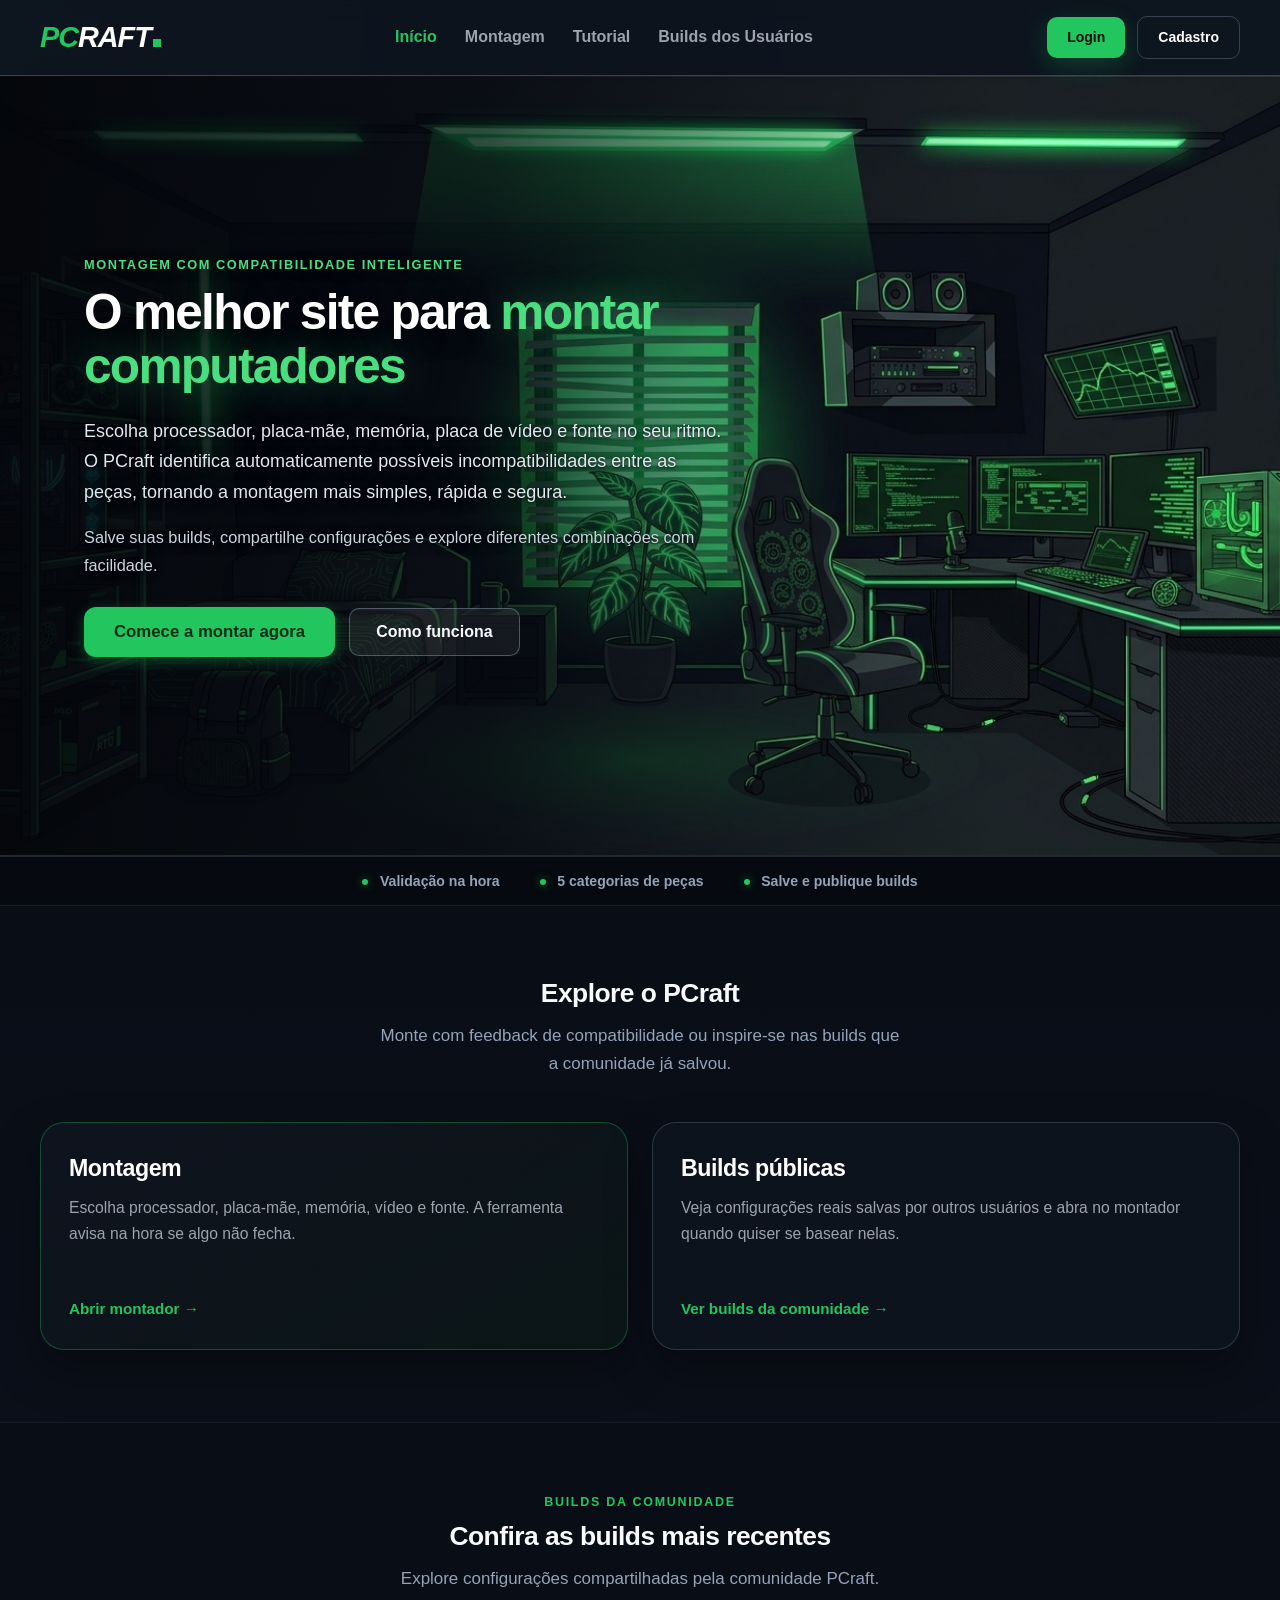
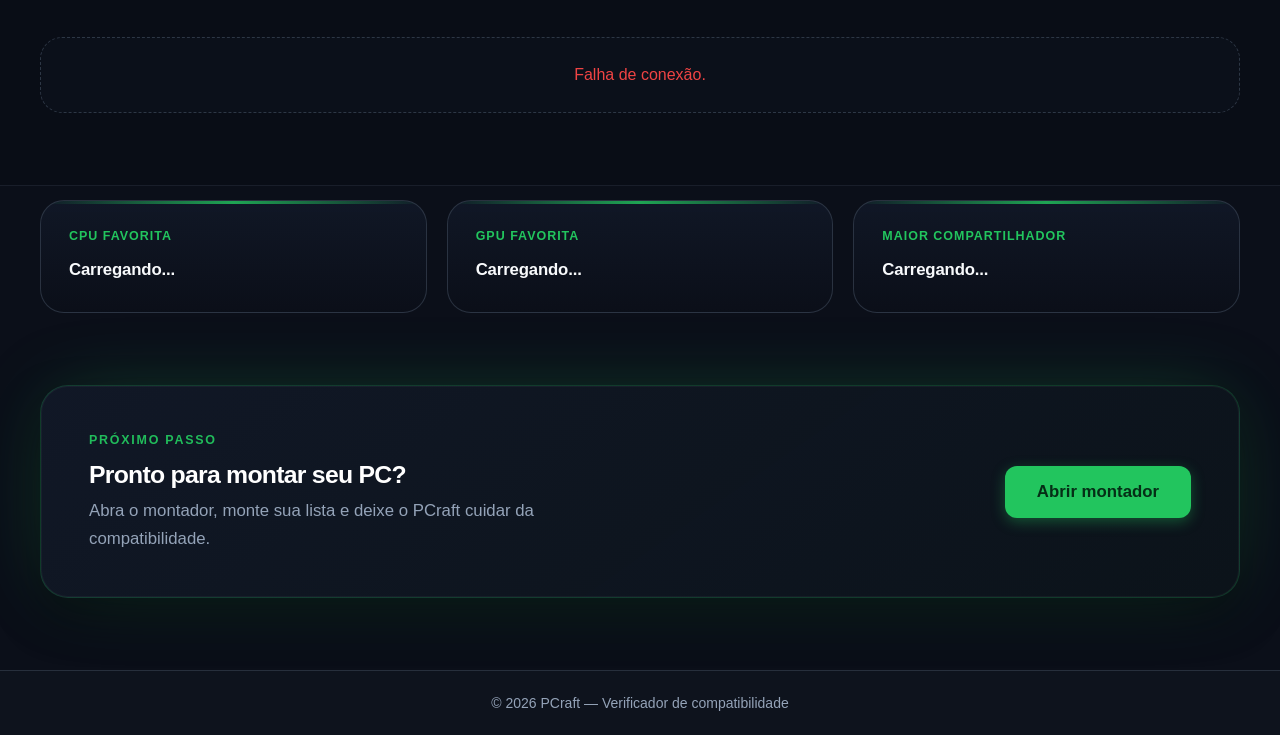
==== commit 899f0e9c: "add Tutorial page" ====
--- a/PCraft.Core/PCraft.Core/wwwroot/Home page/index.html
+++ b/PCraft.Core/PCraft.Core/wwwroot/Home page/index.html
@@ -19,6 +19,7 @@
             <ul class="nav-links">
                 <li><a href="../Home page/index.html" class="active">Início</a></li>
                 <li><a href="../Montagem/index.html">Montagem</a></li>
+                <li><a href="../Tutorial/index.html">Tutorial</a></li>
                 <li><a href="../Builds/BuildsUsuarios.html">Builds dos Usuários</a></li>
                 <li data-pcraft-user-only hidden><a href="../Builds/MinhasBuilds.html">Minhas Builds</a></li>
                 <li data-pcraft-admin-only hidden><a href="../Adm/Adm.html">Painel Admin</a></li>
@@ -47,7 +48,7 @@
                     <div class="mp-hero-cta lp-hero-ctas">
                         <a href="../Montagem/index.html" class="mp-btn mp-btn--primary mp-btn--hero">Comece a montar
                             agora</a>
-                        <a href="#vantagens" class="mp-btn mp-btn--ghost">Como funciona</a>
+                        <a href="../Tutorial/index.html" class="mp-btn mp-btn--ghost">Como funciona</a>
                     </div>
                 </div>
             </div>
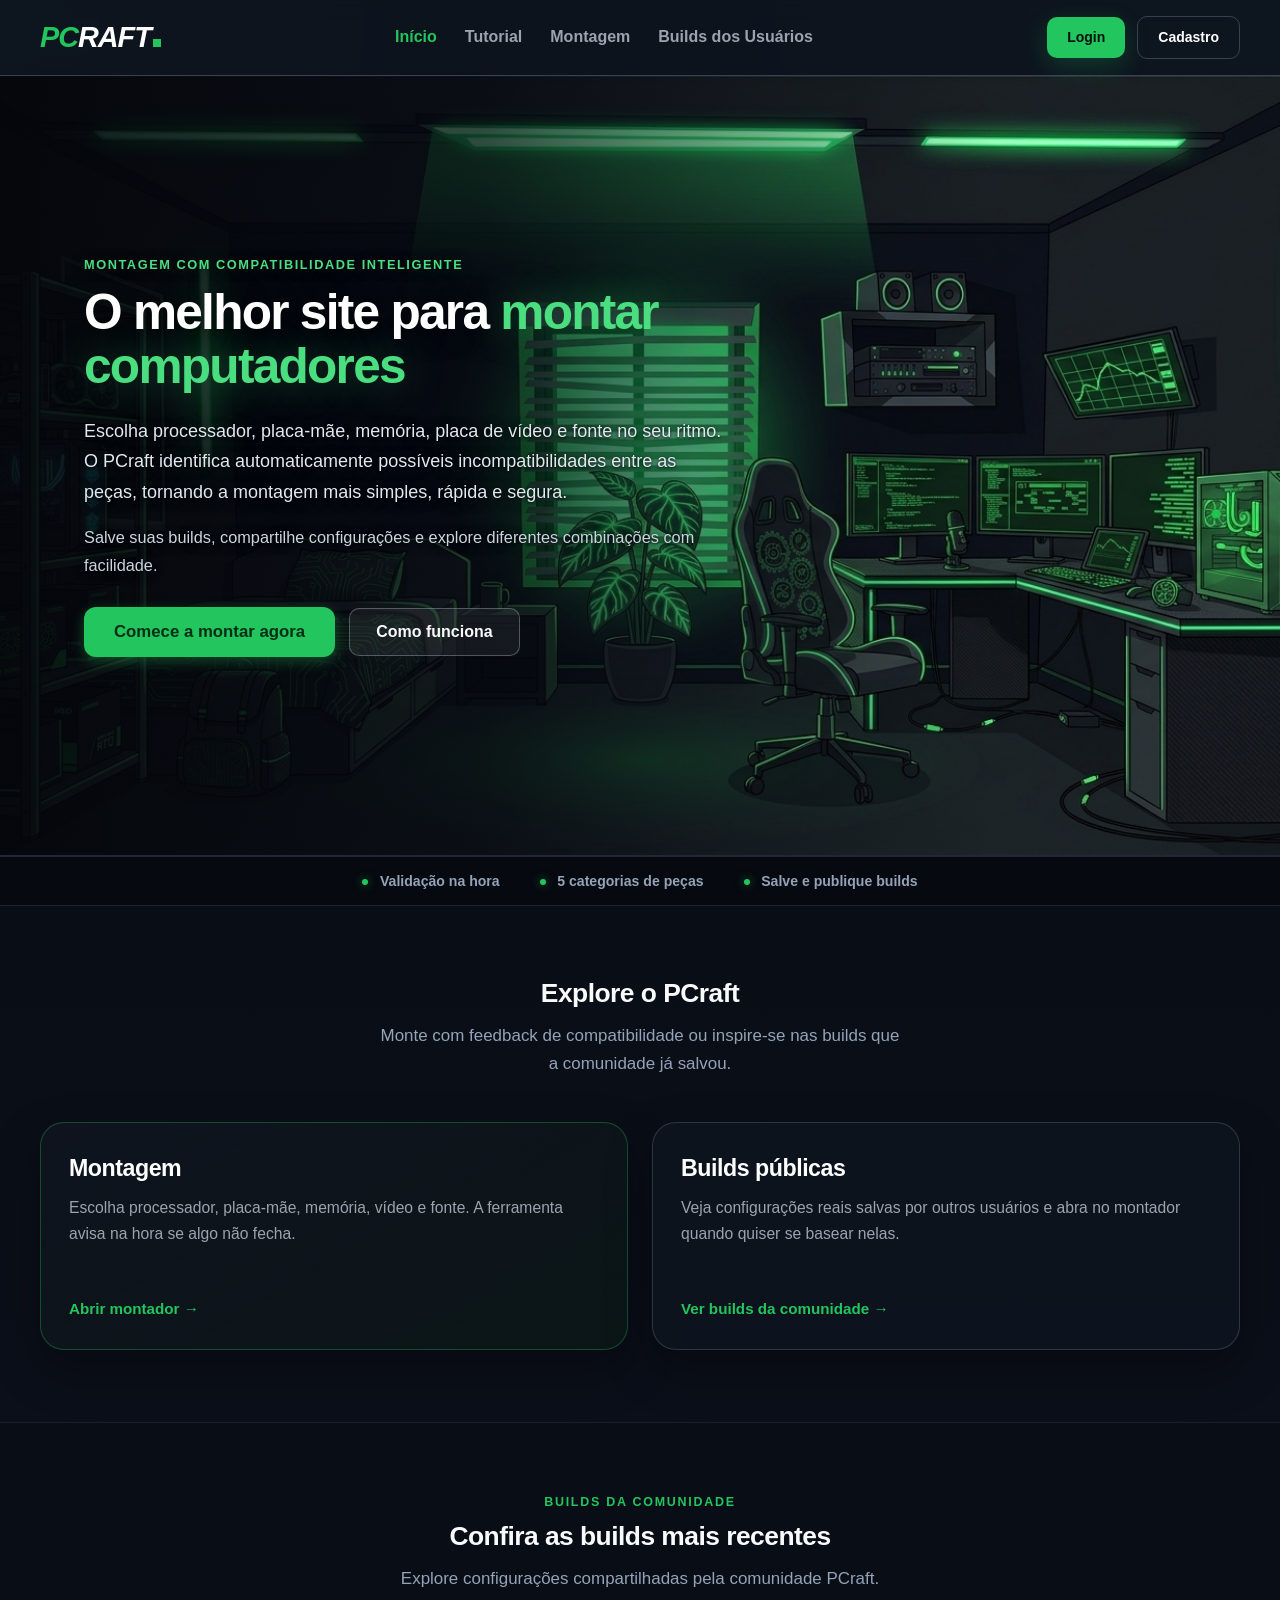
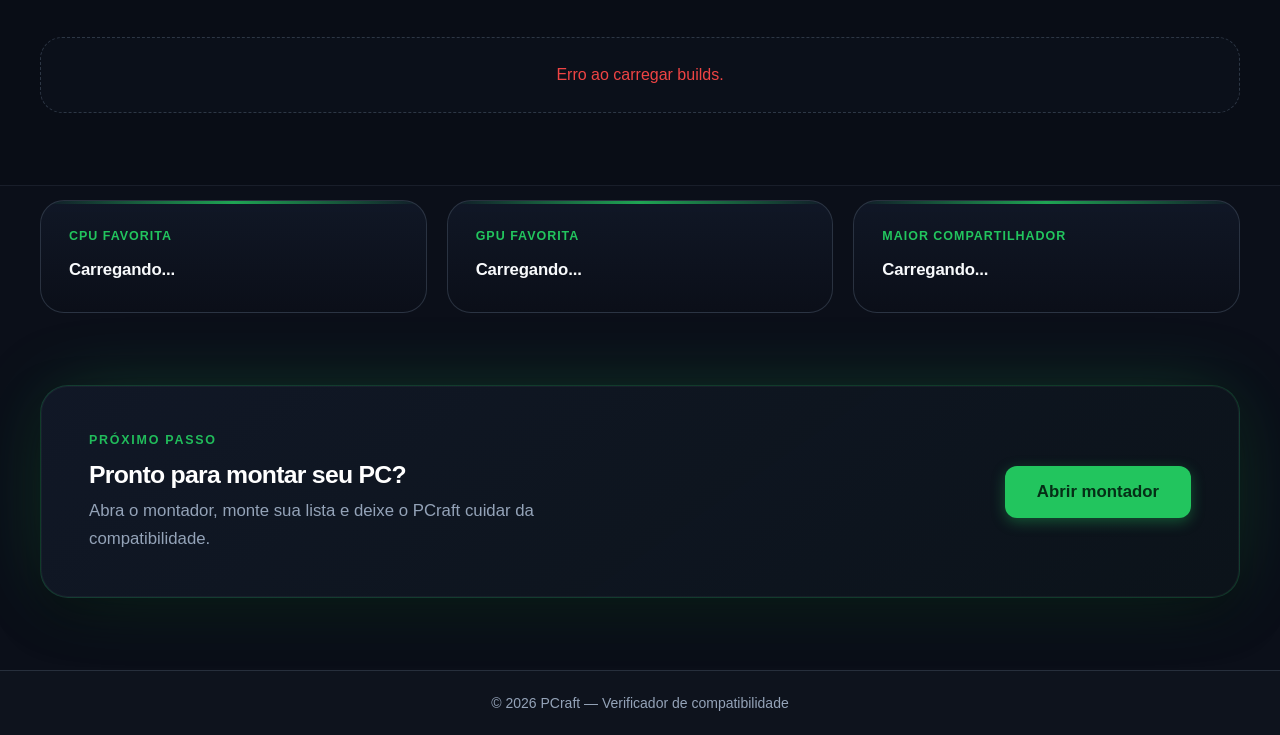
==== commit bd9065ce: "arruma url e nav bar" ====
--- a/PCraft.Core/PCraft.Core/wwwroot/Home page/index.html
+++ b/PCraft.Core/PCraft.Core/wwwroot/Home page/index.html
@@ -18,8 +18,8 @@
 
             <ul class="nav-links">
                 <li><a href="../Home page/index.html" class="active">Início</a></li>
+                <li><a href="../Tutorial/index.html">Tutorial</a></li>
                 <li><a href="../Montagem/index.html">Montagem</a></li>
-                <li><a href="../Tutorial/index.html">Tutorial</a></li>
                 <li><a href="../Builds/BuildsUsuarios.html">Builds dos Usuários</a></li>
                 <li data-pcraft-user-only hidden><a href="../Builds/MinhasBuilds.html">Minhas Builds</a></li>
                 <li data-pcraft-admin-only hidden><a href="../Adm/Adm.html">Painel Admin</a></li>
